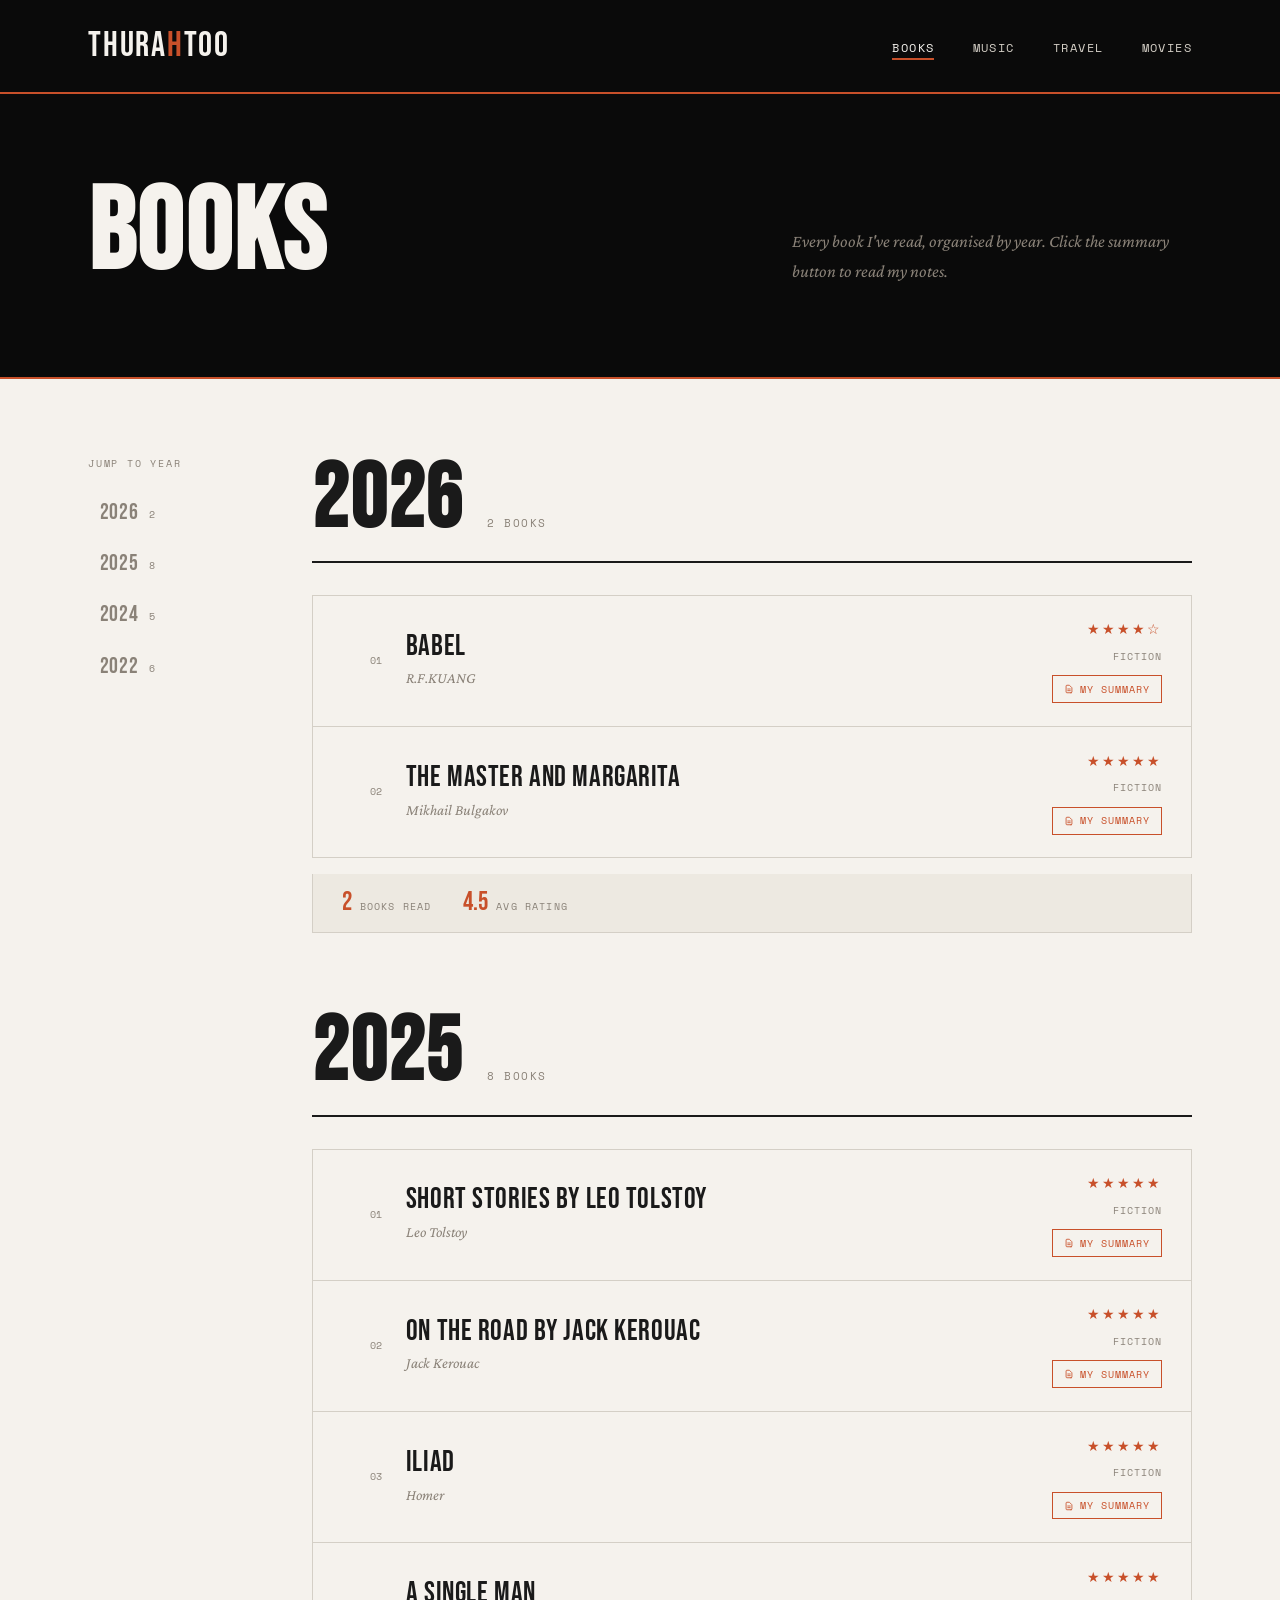
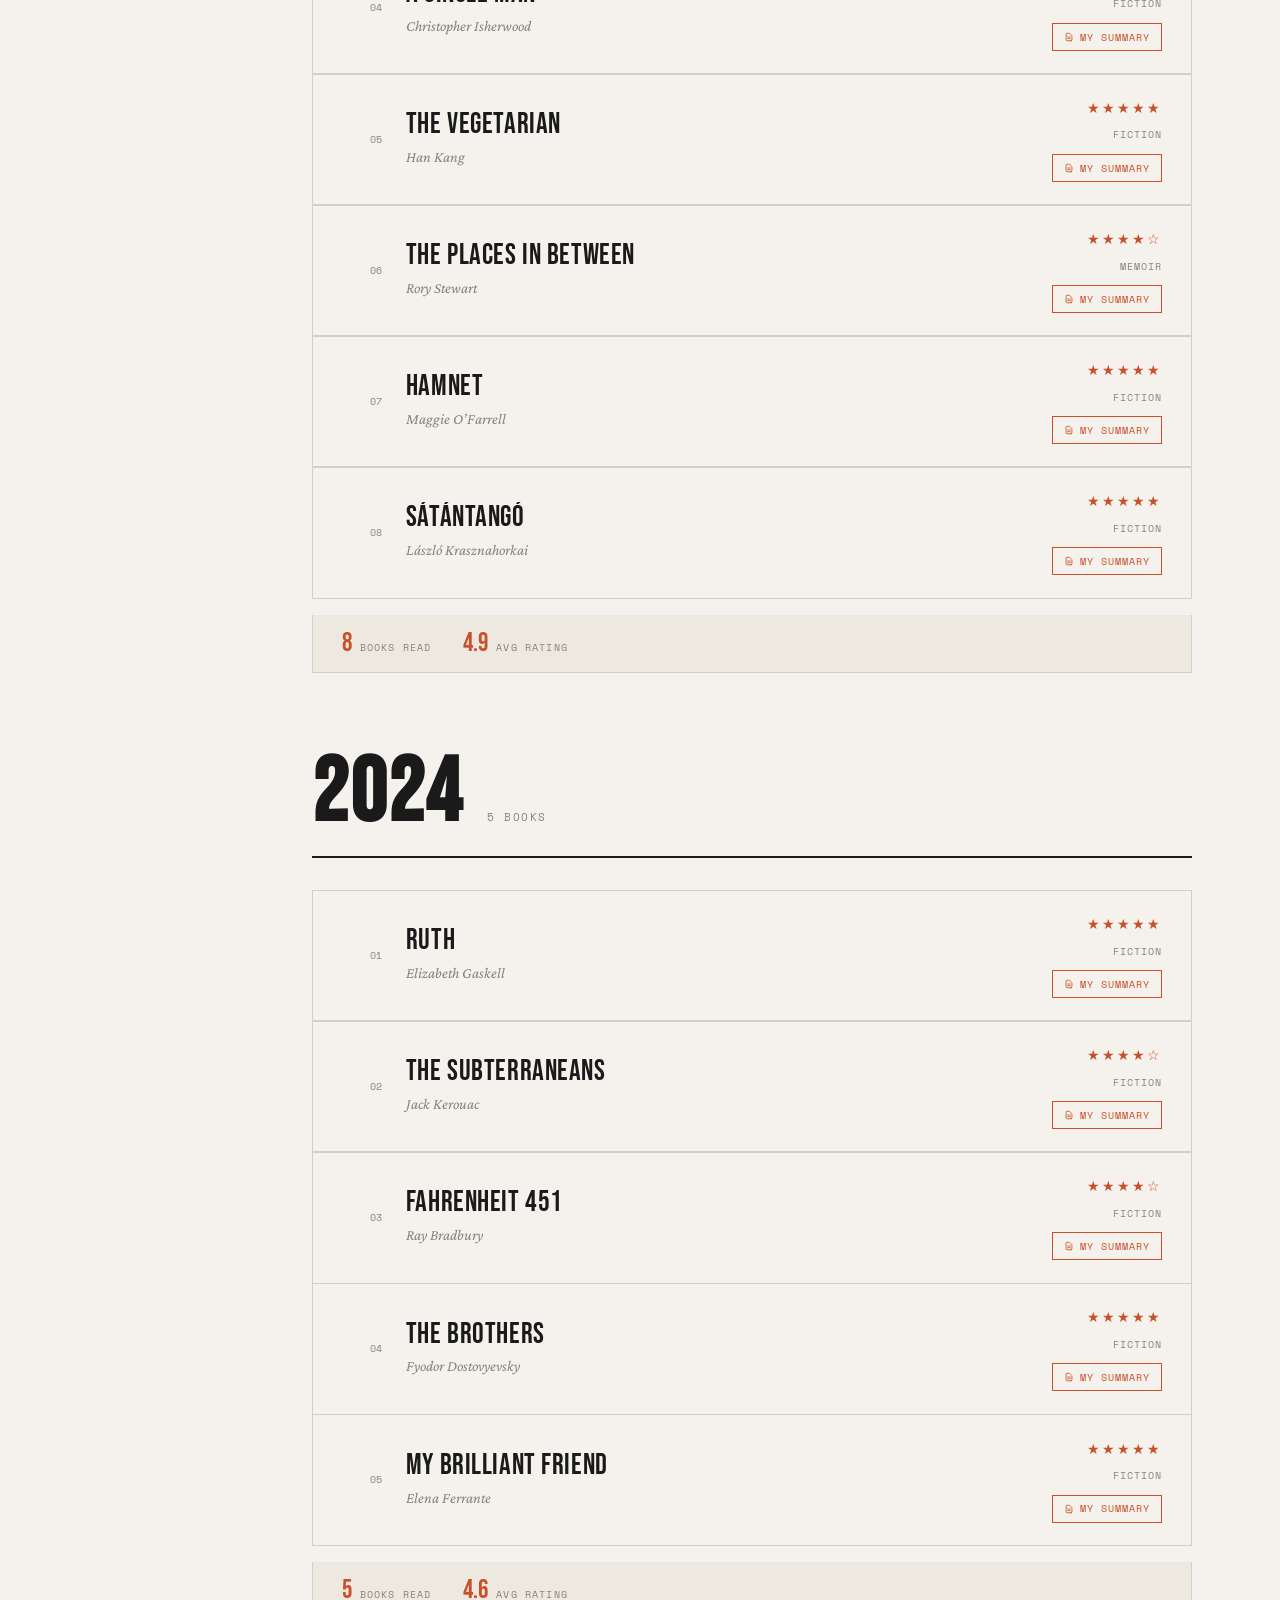
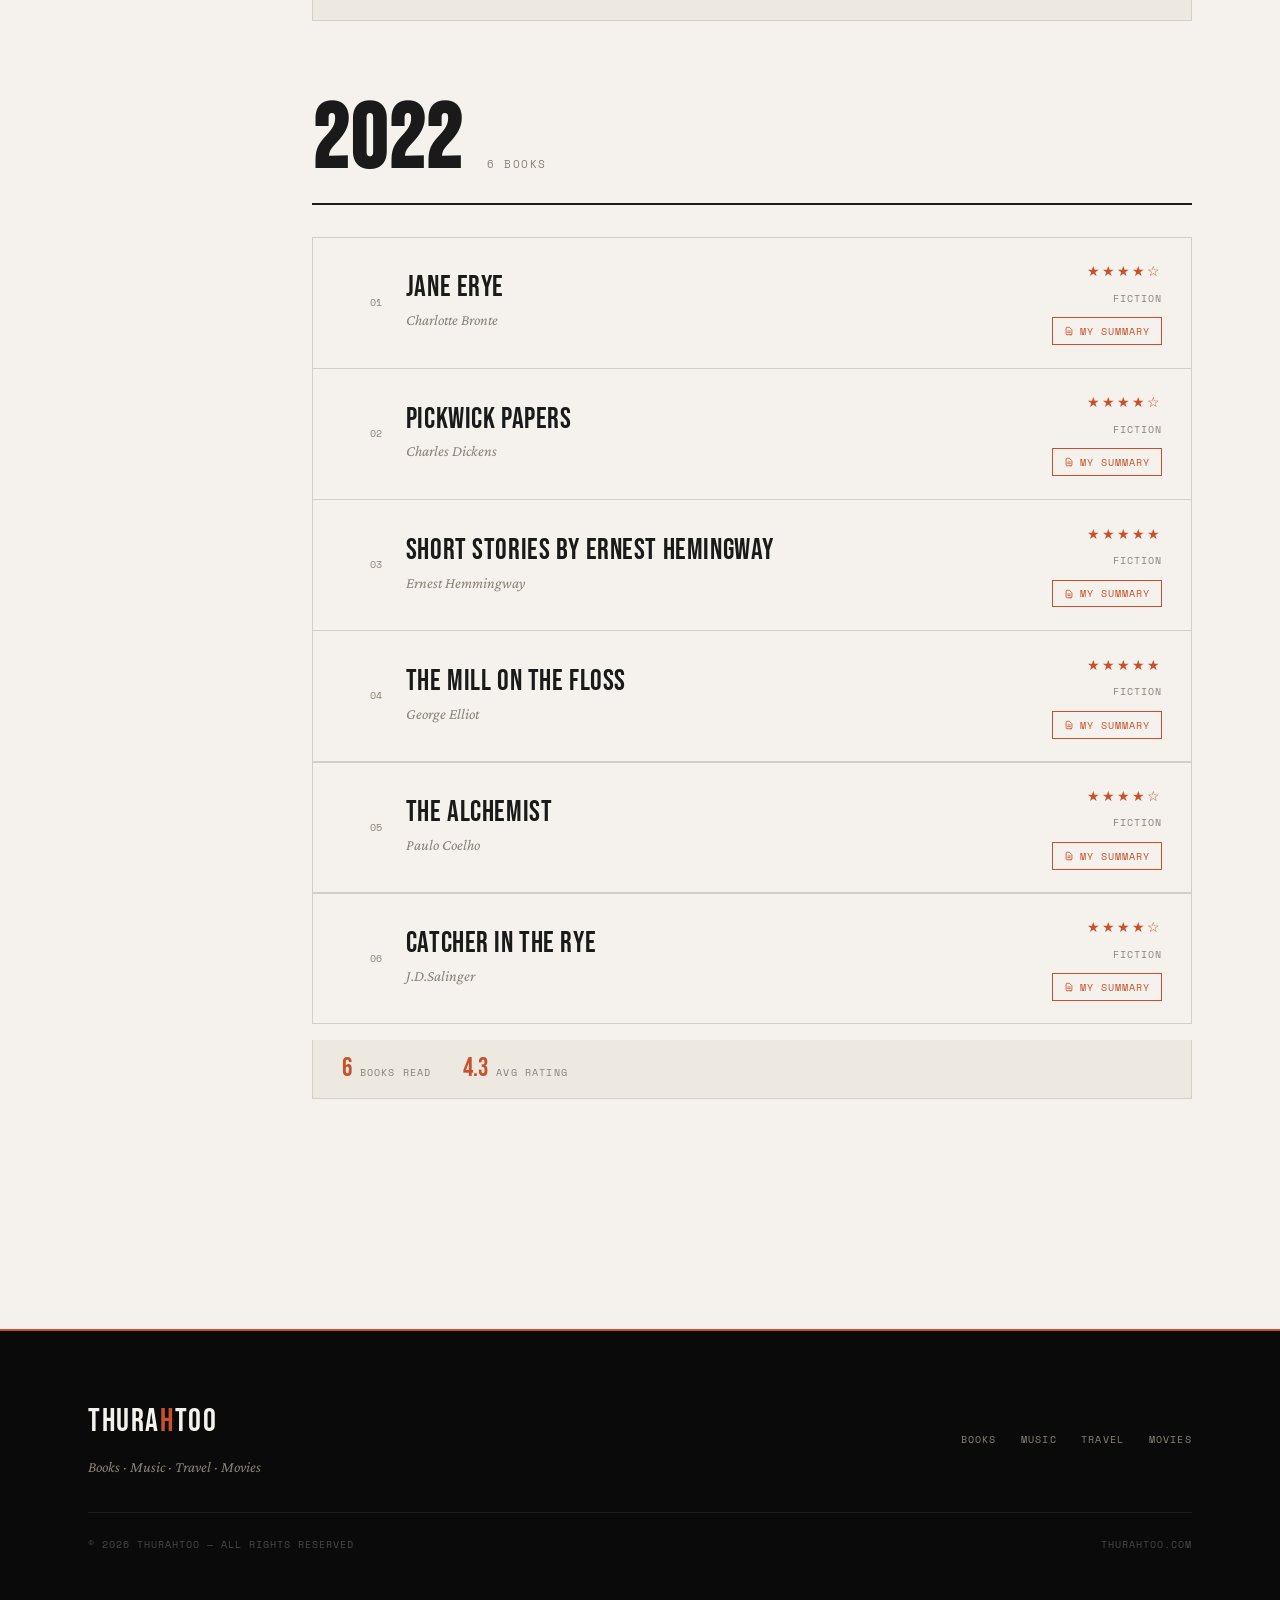
==== pages/books.html @ 48ee22aa "updated books with summary" ====
<!DOCTYPE html>
<html lang="en">
<head>
  <meta charset="UTF-8">
  <meta name="viewport" content="width=device-width, initial-scale=1.0">
  <meta name="description" content="Books I've read, organised by year — reviews and summaries.">
  <title>Books by Year — Thurahtoo</title>
  <link rel="stylesheet" href="../css/style.css">
  <style>
    /* ─── Year Nav Sidebar ───────────────────── */
    .books-layout {
      display: grid;
      grid-template-columns: 160px 1fr;
      gap: 4rem;
      align-items: start;
      padding-block: clamp(3rem, 6vw, 5rem);
    }

    .year-nav {
      position: sticky;
      top: 5rem;
    }

    .year-nav-label {
      font-family: var(--font-mono);
      font-size: 0.62rem;
      letter-spacing: 0.18em;
      text-transform: uppercase;
      color: var(--muted);
      margin-bottom: 1rem;
    }

    .year-nav-list {
      list-style: none;
      display: flex;
      flex-direction: column;
      gap: 2px;
    }

    .year-nav-list a {
      display: flex;
      align-items: center;
      gap: 0.6rem;
      font-family: var(--font-display);
      font-size: 1.4rem;
      letter-spacing: 0.04em;
      color: var(--muted);
      padding: 0.35rem 0.6rem;
      border-left: 2px solid transparent;
      transition: color 0.2s, border-color 0.2s;
    }

    .year-nav-list a:hover,
    .year-nav-list a.active {
      color: var(--ink);
      border-left-color: var(--accent);
    }

    .year-nav-list a .yr-count {
      font-family: var(--font-mono);
      font-size: 0.6rem;
      color: var(--muted);
      margin-top: 2px;
    }

    /* ─── Year Block ─────────────────────────── */
    .year-block {
      margin-bottom: clamp(3rem, 6vw, 5rem);
      scroll-margin-top: 5rem;
    }

    .year-heading {
      display: flex;
      align-items: baseline;
      gap: 1.5rem;
      margin-bottom: 2rem;
      padding-bottom: 1rem;
      border-bottom: 2px solid var(--ink);
    }

    .year-heading h2 {
      font-family: var(--font-display);
      font-size: clamp(3rem, 7vw, 6rem);
      line-height: 1;
      letter-spacing: 0.02em;
      color: var(--ink);
    }

    .year-heading .year-total {
      font-family: var(--font-mono);
      font-size: 0.68rem;
      letter-spacing: 0.14em;
      text-transform: uppercase;
      color: var(--muted);
    }

    /* ─── Book Row ───────────────────────────── */
    .book-list {
      display: flex;
      flex-direction: column;
      gap: 1.5px;
      background: var(--border);
      border: 1.5px solid var(--border);
    }

    .book-row {
      display: grid;
      grid-template-columns: 2.5rem 1fr auto;
      align-items: center;
      gap: 1.5rem;
      background: var(--white);
      padding: 1.4rem 1.8rem;
      transition: background 0.2s;
      position: relative;
      overflow: hidden;
    }

    .book-row::before {
      content: '';
      position: absolute; top: 0; left: 0;
      width: 3px; height: 0;
      background: var(--accent);
      transition: height 0.3s ease;
    }

    .book-row:hover { background: var(--cream); }
    .book-row:hover::before { height: 100%; }

    .book-num {
      font-family: var(--font-mono);
      font-size: 0.65rem;
      color: var(--muted);
      text-align: right;
    }

    .book-info { min-width: 0; }

    .book-title {
      font-family: var(--font-display);
      font-size: clamp(1.3rem, 2.5vw, 1.8rem);
      letter-spacing: 0.02em;
      color: var(--ink);
      line-height: 1.1;
      white-space: nowrap;
      overflow: hidden;
      text-overflow: ellipsis;
    }

    .book-author {
      font-style: italic;
      font-size: 0.95rem;
      color: var(--muted);
      margin-top: 0.2rem;
    }

    .book-right {
      display: flex;
      flex-direction: column;
      align-items: flex-end;
      gap: 0.4rem;
      flex-shrink: 0;
    }

    .book-rating {
      color: var(--accent);
      font-size: 0.85rem;
      letter-spacing: 2px;
    }

    .book-genre {
      font-family: var(--font-mono);
      font-size: 0.6rem;
      letter-spacing: 0.1em;
      text-transform: uppercase;
      color: var(--muted);
    }

    .book-pdf {
      display: inline-flex;
      align-items: center;
      gap: 0.4rem;
      font-family: var(--font-mono);
      font-size: 0.6rem;
      letter-spacing: 0.1em;
      text-transform: uppercase;
      color: var(--accent);
      padding: 0.3rem 0.7rem;
      border: 1px solid var(--accent);
      transition: background 0.2s, color 0.2s;
      margin-top: 0.3rem;
    }

    .book-pdf:hover {
      background: var(--accent);
      color: var(--white);
    }

    .book-pdf svg {
      width: 10px; height: 10px;
      flex-shrink: 0;
    }

    /* no PDF yet — greyed out placeholder */
    .book-pdf.no-pdf {
      color: var(--border);
      border-color: var(--border);
      pointer-events: none;
    }

    /* ─── Year Stats Bar ─────────────────────── */
    .year-stats {
      display: flex;
      gap: 2rem;
      flex-wrap: wrap;
      margin-top: 1rem;
      padding: 1rem 1.8rem;
      background: var(--cream);
      border: 1.5px solid var(--border);
      border-top: none;
    }

    .year-stat {
      display: flex;
      align-items: baseline;
      gap: 0.5rem;
    }

    .year-stat-num {
      font-family: var(--font-display);
      font-size: 1.6rem;
      color: var(--accent);
      line-height: 1;
    }

    .year-stat-label {
      font-family: var(--font-mono);
      font-size: 0.6rem;
      letter-spacing: 0.12em;
      text-transform: uppercase;
      color: var(--muted);
    }

    /* ─── Responsive ─────────────────────────── */
    @media (max-width: 768px) {
      .books-layout {
        grid-template-columns: 1fr;
        gap: 2rem;
      }

      .year-nav {
        position: static;
        display: flex;
        gap: 0.5rem;
        flex-wrap: wrap;
      }

      .year-nav-label { display: none; }

      .year-nav-list {
        flex-direction: row;
        flex-wrap: wrap;
        gap: 0.4rem;
      }

      .year-nav-list a {
        border-left: none;
        border-bottom: 2px solid transparent;
        font-size: 1.1rem;
        padding: 0.3rem 0.6rem;
      }

      .year-nav-list a:hover,
      .year-nav-list a.active {
        border-left-color: transparent;
        border-bottom-color: var(--accent);
      }

      .year-nav-list a .yr-count { display: none; }

      .book-row {
        grid-template-columns: 1.8rem 1fr;
        grid-template-rows: auto auto;
        padding: 1.2rem;
      }

      .book-right {
        grid-column: 2;
        flex-direction: row;
        align-items: center;
        justify-content: flex-start;
        flex-wrap: wrap;
        gap: 0.6rem;
        margin-top: 0.5rem;
      }
    }
  </style>
</head>
<body>

  <!-- ─── Header ─────────────────────────── -->
  <header>
    <nav class="container">
      <a href="../index.html" class="nav-logo">Thura<span>h</span>too</a>
      <button class="nav-toggle" aria-label="Toggle menu">
        <span></span><span></span><span></span>
      </button>
      <ul class="nav-links">
        <li><a href="books.html">Books</a></li>
        <li><a href="music.html">Music</a></li>
        <li><a href="travel.html">Travel</a></li>
        <li><a href="movies.html">Movies</a></li>
      </ul>
    </nav>
  </header>

  <!-- ─── Page Hero ──────────────────────── -->
  <div class="page-hero">
    <div class="container page-hero-inner">
      <h1>Books</h1>
      <p>Every book I've read, organised by year. Click the summary button to read my notes.</p>
    </div>
  </div>

  <!-- ─── Main Layout ────────────────────── -->
  <div class="container">
    <div class="books-layout">

      <!-- Year sidebar nav -->
      <aside class="year-nav">
        <p class="year-nav-label">Jump to year</p>
        <ul class="year-nav-list" id="yearNav">
          <li><a href="#y2025">2026 <span class="yr-count">2</span></a></li>
          <li><a href="#y2025">2025 <span class="yr-count">8</span></a></li>
          <li><a href="#y2024">2024 <span class="yr-count">5</span></a></li>
          <li><a href="#y2022">2022 <span class="yr-count">6</span></a></li>
          <!-- Add more years here as you go back -->
        </ul>
      </aside>

      <!-- Book years -->
      <main>

        <!-- ═══════════════════════════════════
             2026
        ════════════════════════════════════ -->
        <div class="year-block" id="y2026">
          <div class="year-heading">
            <h2>2026</h2>
            <span class="year-total">2 books</span>
          </div>

          <div class="book-list">

            <!-- Book 1 -->
            <div class="book-row">
              <span class="book-num">01</span>
              <div class="book-info">
                <div class="book-title">Babel</div>
                <div class="book-author">R.F.KUANG</div>
              </div>
              <div class="book-right">
                <span class="book-rating">★★★★☆</span>
                <span class="book-genre">Fiction</span>
                <a href="../pdfs/Bable_Summary.pdf" target="_blank" class="book-pdf">
                  <svg fill="none" viewBox="0 0 24 24" stroke="currentColor" stroke-width="2">
                    <path stroke-linecap="round" stroke-linejoin="round" d="M9 12h6m-6 4h6m2 5H7a2 2 0 01-2-2V5a2 2 0 012-2h5.586a1 1 0 01.707.293l5.414 5.414a1 1 0 01.293.707V19a2 2 0 01-2 2z"/>
                  </svg>
                  My summary
                </a>
              </div>
            </div>

            <!-- Book 2 -->
            <div class="book-row">
              <span class="book-num">02</span>
              <div class="book-info">
                <div class="book-title">The Master and Margarita</div>
                <div class="book-author">Mikhail Bulgakov</div>
              </div>
              <div class="book-right">
                <span class="book-rating">★★★★★</span>
                <span class="book-genre">Fiction</span>
                <a href="../pdfs/The master and magariat summary.pdf" target="_blank" class="book-pdf">
                  <svg fill="none" viewBox="0 0 24 24" stroke="currentColor" stroke-width="2">
                    <path stroke-linecap="round" stroke-linejoin="round" d="M9 12h6m-6 4h6m2 5H7a2 2 0 01-2-2V5a2 2 0 012-2h5.586a1 1 0 01.707.293l5.414 5.414a1 1 0 01.293.707V19a2 2 0 01-2 2z"/>
                  </svg>
                  My summary
                </a>
              </div>
            </div>

          </div>

          <!-- Year stats bar -->
          <div class="year-stats">
            <div class="year-stat">
              <span class="year-stat-num">2</span>
              <span class="year-stat-label">Books read</span>
            </div>
            <div class="year-stat">
              <span class="year-stat-num">4.5</span>
              <span class="year-stat-label">Avg rating</span>
            </div>
          </div>
        </div>



        <!-- ═══════════════════════════════════
             2025
        ════════════════════════════════════ -->
        <div class="year-block" id="y2025">
          <div class="year-heading">
            <h2>2025</h2>
            <span class="year-total">8 books</span>
          </div>

          <div class="book-list">

            <!-- Book 1 -->
            <div class="book-row">
              <span class="book-num">01</span>
              <div class="book-info">
                <div class="book-title">Short Stories by Leo Tolstoy</div>
                <div class="book-author">Leo Tolstoy</div>
              </div>
              <div class="book-right">
                <span class="book-rating">★★★★★</span>
                <span class="book-genre">Fiction</span>
                <a href="../pdfs/The Death of Ivan llyoch and Other Stories.pdf" target="_blank" class="book-pdf">
                  <svg fill="none" viewBox="0 0 24 24" stroke="currentColor" stroke-width="2">
                    <path stroke-linecap="round" stroke-linejoin="round" d="M9 12h6m-6 4h6m2 5H7a2 2 0 01-2-2V5a2 2 0 012-2h5.586a1 1 0 01.707.293l5.414 5.414a1 1 0 01.293.707V19a2 2 0 01-2 2z"/>
                  </svg>
                  My summary
                </a>
              </div>
            </div>

            <!-- Book 2 -->
            <div class="book-row">
              <span class="book-num">02</span>
              <div class="book-info">
                <div class="book-title">On the Road by Jack Kerouac</div>
                <div class="book-author">Jack Kerouac</div>
              </div>
              <div class="book-right">
                <span class="book-rating">★★★★★</span>
                <span class="book-genre">Fiction</span>
                <a href="../pdfs/On the Road.pdf" target="_blank" class="book-pdf">
                  <svg fill="none" viewBox="0 0 24 24" stroke="currentColor" stroke-width="2">
                    <path stroke-linecap="round" stroke-linejoin="round" d="M9 12h6m-6 4h6m2 5H7a2 2 0 01-2-2V5a2 2 0 012-2h5.586a1 1 0 01.707.293l5.414 5.414a1 1 0 01.293.707V19a2 2 0 01-2 2z"/>
                  </svg>
                  My summary
                </a>
              </div>
            </div>

            <!-- Book 3 -->
            <div class="book-row">
              <span class="book-num">03</span>
              <div class="book-info">
                <div class="book-title">Iliad</div>
                <div class="book-author">Homer</div>
              </div>
              <div class="book-right">
                <span class="book-rating">★★★★★</span>
                <span class="book-genre">Fiction</span>
                <a href="../pdfs/Iliad.pdf" target="_blank" class="book-pdf">
                  <svg fill="none" viewBox="0 0 24 24" stroke="currentColor" stroke-width="2">
                    <path stroke-linecap="round" stroke-linejoin="round" d="M9 12h6m-6 4h6m2 5H7a2 2 0 01-2-2V5a2 2 0 012-2h5.586a1 1 0 01.707.293l5.414 5.414a1 1 0 01.293.707V19a2 2 0 01-2 2z"/>
                  </svg>
                  My summary
                </a>
              </div>
            </div>

            <!-- Book 4 -->
            <div class="book-row">
              <span class="book-num">04</span>
              <div class="book-info">
                <div class="book-title">A Single Man</div>
                <div class="book-author">Christopher Isherwood</div>
              </div>
              <div class="book-right">
                <span class="book-rating">★★★★★</span>
                <span class="book-genre">Fiction</span>
                <a href="../pdfs/A Single Man.pdf" target="_blank" class="book-pdf">
                  <svg fill="none" viewBox="0 0 24 24" stroke="currentColor" stroke-width="2">
                    <path stroke-linecap="round" stroke-linejoin="round" d="M9 12h6m-6 4h6m2 5H7a2 2 0 01-2-2V5a2 2 0 012-2h5.586a1 1 0 01.707.293l5.414 5.414a1 1 0 01.293.707V19a2 2 0 01-2 2z"/>
                  </svg>
                  My summary
                </a>
              </div>
            </div>

            <!-- Book 5 -->
            <div class="book-row">
              <span class="book-num">05</span>
              <div class="book-info">
                <div class="book-title">The Vegetarian</div>
                <div class="book-author">Han Kang</div>
              </div>
              <div class="book-right">
                <span class="book-rating">★★★★★</span>
                <span class="book-genre">Fiction</span>
                <a href="../pdfs/The Vegetarian.pdf" target="_blank" class="book-pdf">
                  <svg fill="none" viewBox="0 0 24 24" stroke="currentColor" stroke-width="2">
                    <path stroke-linecap="round" stroke-linejoin="round" d="M9 12h6m-6 4h6m2 5H7a2 2 0 01-2-2V5a2 2 0 012-2h5.586a1 1 0 01.707.293l5.414 5.414a1 1 0 01.293.707V19a2 2 0 01-2 2z"/>
                  </svg>
                  My summary
                </a>
              </div>
            </div>

            <!-- Book 6 -->
            <div class="book-row">
              <span class="book-num">06</span>
              <div class="book-info">
                <div class="book-title">The Places in Between</div>
                <div class="book-author">Rory Stewart</div>
              </div>
              <div class="book-right">
                <span class="book-rating">★★★★☆</span>
                <span class="book-genre">Memoir</span>
                <a href="../pdfs/the_places_in_between.pdf" target="_blank" class="book-pdf">
                  <svg fill="none" viewBox="0 0 24 24" stroke="currentColor" stroke-width="2">
                    <path stroke-linecap="round" stroke-linejoin="round" d="M9 12h6m-6 4h6m2 5H7a2 2 0 01-2-2V5a2 2 0 012-2h5.586a1 1 0 01.707.293l5.414 5.414a1 1 0 01.293.707V19a2 2 0 01-2 2z"/>
                  </svg>
                  My summary
                </a>
              </div>
            </div>

            <!-- Book 7 -->
            <div class="book-row">
              <span class="book-num">07</span>
              <div class="book-info">
                <div class="book-title">Hamnet</div>
                <div class="book-author">Maggie O’Farrell</div>
              </div>
              <div class="book-right">
                <span class="book-rating">★★★★★</span>
                <span class="book-genre">Fiction</span>
                <a href="../pdfs/Hamnet.pdf" target="_blank" class="book-pdf">
                  <svg fill="none" viewBox="0 0 24 24" stroke="currentColor" stroke-width="2">
                    <path stroke-linecap="round" stroke-linejoin="round" d="M9 12h6m-6 4h6m2 5H7a2 2 0 01-2-2V5a2 2 0 012-2h5.586a1 1 0 01.707.293l5.414 5.414a1 1 0 01.293.707V19a2 2 0 01-2 2z"/>
                  </svg>
                  My summary
                </a>
              </div>
            </div>

            <!-- Book 8 -->
            <div class="book-row">
              <span class="book-num">08</span>
              <div class="book-info">
                <div class="book-title">Sátántangó</div>
                <div class="book-author">László Krasznahorkai</div>
              </div>
              <div class="book-right">
                <span class="book-rating">★★★★★</span>
                <span class="book-genre">Fiction</span>
                <a href="../pdfs/Satantango.pdf" target="_blank" class="book-pdf">
                  <svg fill="none" viewBox="0 0 24 24" stroke="currentColor" stroke-width="2">
                    <path stroke-linecap="round" stroke-linejoin="round" d="M9 12h6m-6 4h6m2 5H7a2 2 0 01-2-2V5a2 2 0 012-2h5.586a1 1 0 01.707.293l5.414 5.414a1 1 0 01.293.707V19a2 2 0 01-2 2z"/>
                  </svg>
                  My summary
                </a>
              </div>
            </div>

          </div>

          <!-- Year stats bar -->
          <div class="year-stats">
            <div class="year-stat">
              <span class="year-stat-num">8</span>
              <span class="year-stat-label">Books read</span>
            </div>
            <div class="year-stat">
              <span class="year-stat-num">4.9</span>
              <span class="year-stat-label">Avg rating</span>
            </div>
          </div>
        </div>


        <!-- ═══════════════════════════════════
             2024
        ════════════════════════════════════ -->
        <div class="year-block" id="y2024">
          <div class="year-heading">
            <h2>2024</h2>
            <span class="year-total">5 books</span>
          </div>

          <div class="book-list">

            <div class="book-row">
              <span class="book-num">01</span>
              <div class="book-info">
                <div class="book-title">Ruth</div>
                <div class="book-author">Elizabeth Gaskell</div>
              </div>
              <div class="book-right">
                <span class="book-rating">★★★★★</span>
                <span class="book-genre">Fiction</span>
                <a href="../pdfs/Ruth.pdf" target="_blank" class="book-pdf">
                  <svg fill="none" viewBox="0 0 24 24" stroke="currentColor" stroke-width="2">
                    <path stroke-linecap="round" stroke-linejoin="round" d="M9 12h6m-6 4h6m2 5H7a2 2 0 01-2-2V5a2 2 0 012-2h5.586a1 1 0 01.707.293l5.414 5.414a1 1 0 01.293.707V19a2 2 0 01-2 2z"/>
                  </svg>
                  My summary
                </a>
              </div>
            </div>

            <div class="book-row">
              <span class="book-num">02</span>
              <div class="book-info">
                <div class="book-title">The Subterraneans</div>
                <div class="book-author">Jack Kerouac</div>
              </div>
              <div class="book-right">
                <span class="book-rating">★★★★☆</span>
                <span class="book-genre">Fiction</span>
                <a href="../pdfs/Subterranean.pdf" target="_blank" class="book-pdf">
                  <svg fill="none" viewBox="0 0 24 24" stroke="currentColor" stroke-width="2">
                    <path stroke-linecap="round" stroke-linejoin="round" d="M9 12h6m-6 4h6m2 5H7a2 2 0 01-2-2V5a2 2 0 012-2h5.586a1 1 0 01.707.293l5.414 5.414a1 1 0 01.293.707V19a2 2 0 01-2 2z"/>
                  </svg>
                  My summary
                </a>
              </div>
            </div>

            <div class="book-row">
              <span class="book-num">03</span>
              <div class="book-info">
                <div class="book-title">FAHRENHEIT 451</div>
                <div class="book-author">Ray Bradbury</div>
              </div>
              <div class="book-right">
                <span class="book-rating">★★★★☆</span>
                <span class="book-genre">Fiction</span>
                <a href="../pdfs/FAHRENHEIT 451.pdf" target="_blank" class="book-pdf">
                  <svg fill="none" viewBox="0 0 24 24" stroke="currentColor" stroke-width="2">
                    <path stroke-linecap="round" stroke-linejoin="round" d="M9 12h6m-6 4h6m2 5H7a2 2 0 01-2-2V5a2 2 0 012-2h5.586a1 1 0 01.707.293l5.414 5.414a1 1 0 01.293.707V19a2 2 0 01-2 2z"/>
                  </svg>
                  My summary
                </a>
              </div>
            </div>

            <div class="book-row">
              <span class="book-num">04</span>
              <div class="book-info">
                <div class="book-title">The Brothers</div>
                <div class="book-author">Fyodor Dostovyevsky</div>
              </div>
              <div class="book-right">
                <span class="book-rating">★★★★★</span>
                <span class="book-genre">Fiction</span>
                <a href="../pdfs/The Borthers.pdf" target="_blank" class="book-pdf">
                  <svg fill="none" viewBox="0 0 24 24" stroke="currentColor" stroke-width="2">
                    <path stroke-linecap="round" stroke-linejoin="round" d="M9 12h6m-6 4h6m2 5H7a2 2 0 01-2-2V5a2 2 0 012-2h5.586a1 1 0 01.707.293l5.414 5.414a1 1 0 01.293.707V19a2 2 0 01-2 2z"/>
                  </svg>
                  My summary
                </a>
              </div>
            </div>

            <div class="book-row">
              <span class="book-num">05</span>
              <div class="book-info">
                <div class="book-title">My Brilliant Friend</div>
                <div class="book-author">Elena Ferrante</div>
              </div>
              <div class="book-right">
                <span class="book-rating">★★★★★</span>
                <span class="book-genre">Fiction</span>
                <a href="../pdfs/My Brilliant Friend.pdf" target="_blank" class="book-pdf">
                  <svg fill="none" viewBox="0 0 24 24" stroke="currentColor" stroke-width="2">
                    <path stroke-linecap="round" stroke-linejoin="round" d="M9 12h6m-6 4h6m2 5H7a2 2 0 01-2-2V5a2 2 0 012-2h5.586a1 1 0 01.707.293l5.414 5.414a1 1 0 01.293.707V19a2 2 0 01-2 2z"/>
                  </svg>
                  My summary
                </a>
              </div>
            </div>


          </div>

          <div class="year-stats">
            <div class="year-stat">
              <span class="year-stat-num">5</span>
              <span class="year-stat-label">Books read</span>
            </div>
            <div class="year-stat">
              <span class="year-stat-num">4.6</span>
              <span class="year-stat-label">Avg rating</span>
            </div>
          </div>
        </div>


        <!-- ═══════════════════════════════════
             2022
        ════════════════════════════════════ -->
        <div class="year-block" id="y2023">
          <div class="year-heading">
            <h2>2022</h2>
            <span class="year-total">6 books</span>
          </div>

          <div class="book-list">

            <div class="book-row">
              <span class="book-num">01</span>
              <div class="book-info">
                <div class="book-title">Jane Erye</div>
                <div class="book-author">Charlotte Bronte</div>
              </div>
              <div class="book-right">
                <span class="book-rating">★★★★☆</span>
                <span class="book-genre">Fiction</span>
                <a href="../pdfs/Jane_Erye.pdf" target="_blank" class="book-pdf">
                  <svg fill="none" viewBox="0 0 24 24" stroke="currentColor" stroke-width="2">
                    <path stroke-linecap="round" stroke-linejoin="round" d="M9 12h6m-6 4h6m2 5H7a2 2 0 01-2-2V5a2 2 0 012-2h5.586a1 1 0 01.707.293l5.414 5.414a1 1 0 01.293.707V19a2 2 0 01-2 2z"/>
                  </svg>
                  My summary
                </a>
              </div>
            </div>

            <div class="book-row">
              <span class="book-num">02</span>
              <div class="book-info">
                <div class="book-title">Pickwick Papers</div>
                <div class="book-author">Charles Dickens</div>
              </div>
              <div class="book-right">
                <span class="book-rating">★★★★☆</span>
                <span class="book-genre">Fiction</span>
                <a href="../pdfs/Pickwick_Papers.pdf" target="_blank" class="book-pdf">
                  <svg fill="none" viewBox="0 0 24 24" stroke="currentColor" stroke-width="2">
                    <path stroke-linecap="round" stroke-linejoin="round" d="M9 12h6m-6 4h6m2 5H7a2 2 0 01-2-2V5a2 2 0 012-2h5.586a1 1 0 01.707.293l5.414 5.414a1 1 0 01.293.707V19a2 2 0 01-2 2z"/>
                  </svg>
                  My summary
                </a>
              </div>
            </div>

            <div class="book-row">
              <span class="book-num">03</span>
              <div class="book-info">
                <div class="book-title">Short stories by Ernest Hemingway</div>
                <div class="book-author">Ernest Hemmingway</div>
              </div>
              <div class="book-right">
                <span class="book-rating">★★★★★</span>
                <span class="book-genre">Fiction</span>
                <a href="../pdfs/Short_Stories_E_Hemmingway.pdf" target="_blank" class="book-pdf">
                  <svg fill="none" viewBox="0 0 24 24" stroke="currentColor" stroke-width="2">
                    <path stroke-linecap="round" stroke-linejoin="round" d="M9 12h6m-6 4h6m2 5H7a2 2 0 01-2-2V5a2 2 0 012-2h5.586a1 1 0 01.707.293l5.414 5.414a1 1 0 01.293.707V19a2 2 0 01-2 2z"/>
                  </svg>
                  My summary
                </a>
              </div>
            </div>

            <div class="book-row">
              <span class="book-num">04</span>
              <div class="book-info">
                <div class="book-title">The Mill on the Floss</div>
                <div class="book-author">George Elliot</div>
              </div>
              <div class="book-right">
                <span class="book-rating">★★★★★</span>
                <span class="book-genre">Fiction</span>
                <a href="../pdfs/The_Mill_on_the_Floss.pdf" target="_blank" class="book-pdf">
                  <svg fill="none" viewBox="0 0 24 24" stroke="currentColor" stroke-width="2">
                    <path stroke-linecap="round" stroke-linejoin="round" d="M9 12h6m-6 4h6m2 5H7a2 2 0 01-2-2V5a2 2 0 012-2h5.586a1 1 0 01.707.293l5.414 5.414a1 1 0 01.293.707V19a2 2 0 01-2 2z"/>
                  </svg>
                  My summary
                </a>
              </div>
            </div>

            <div class="book-row">
              <span class="book-num">05</span>
              <div class="book-info">
                <div class="book-title">The Alchemist</div>
                <div class="book-author">Paulo Coelho</div>
              </div>
              <div class="book-right">
                <span class="book-rating">★★★★☆</span>
                <span class="book-genre">Fiction</span>
                <a href="../pdfs/The_Alchemist.pdf" target="_blank" class="book-pdf">
                  <svg fill="none" viewBox="0 0 24 24" stroke="currentColor" stroke-width="2">
                    <path stroke-linecap="round" stroke-linejoin="round" d="M9 12h6m-6 4h6m2 5H7a2 2 0 01-2-2V5a2 2 0 012-2h5.586a1 1 0 01.707.293l5.414 5.414a1 1 0 01.293.707V19a2 2 0 01-2 2z"/>
                  </svg>
                  My summary
                </a>
              </div>
            </div>

            <div class="book-row">
              <span class="book-num">06</span>
              <div class="book-info">
                <div class="book-title">Catcher in the Rye</div>
                <div class="book-author">J.D.Salinger</div>
              </div>
              <div class="book-right">
                <span class="book-rating">★★★★☆</span>
                <span class="book-genre">Fiction</span>
                <a href="../pdfs/Catcher_in_the_Rye.pdf" target="_blank" class="book-pdf">
                  <svg fill="none" viewBox="0 0 24 24" stroke="currentColor" stroke-width="2">
                    <path stroke-linecap="round" stroke-linejoin="round" d="M9 12h6m-6 4h6m2 5H7a2 2 0 01-2-2V5a2 2 0 012-2h5.586a1 1 0 01.707.293l5.414 5.414a1 1 0 01.293.707V19a2 2 0 01-2 2z"/>
                  </svg>
                  My summary
                </a>
              </div>
            </div>


          </div>

          <div class="year-stats">
            <div class="year-stat">
              <span class="year-stat-num">6</span>
              <span class="year-stat-label">Books read</span>
            </div>
            <div class="year-stat">
              <span class="year-stat-num">4.3</span>
              <span class="year-stat-label">Avg rating</span>
            </div>
          </div>
        </div>


        <!-- ═══════════════════════════════════
             ADD MORE YEARS BELOW — just copy
             a year-block section and change
             the id, heading, and book rows
        ════════════════════════════════════ -->

      </main>
    </div>
  </div>

  <!-- ─── Footer ─────────────────────────── -->
  <footer>
    <div class="container">
      <div class="footer-inner">
        <div>
          <div class="footer-logo">Thura<span>h</span>too</div>
          <p class="footer-tagline">Books · Music · Travel · Movies</p>
        </div>
        <ul class="footer-links">
          <li><a href="books.html">Books</a></li>
          <li><a href="music.html">Music</a></li>
          <li><a href="travel.html">Travel</a></li>
          <li><a href="movies.html">Movies</a></li>
        </ul>
      </div>
      <div class="footer-bottom">
        <span>© 2026 Thurahtoo — All rights reserved</span>
        <span>thurahtoo.com</span>
      </div>
    </div>
  </footer>

  <script src="../js/main.js"></script>
  <script>
    // Highlight active year in sidebar as you scroll
    const blocks  = document.querySelectorAll('.year-block');
    const navLinks = document.querySelectorAll('.year-nav-list a');

    const observer = new IntersectionObserver((entries) => {
      entries.forEach(entry => {
        if (entry.isIntersecting) {
          navLinks.forEach(a => a.classList.remove('active'));
          const active = document.querySelector(`.year-nav-list a[href="#${entry.target.id}"]`);
          if (active) active.classList.add('active');
        }
      });
    }, { rootMargin: '-30% 0px -60% 0px' });

    blocks.forEach(b => observer.observe(b));
  </script>
</body>
</html>
---- css/style.css ----
@import url('https://fonts.googleapis.com/css2?family=Bebas+Neue&family=Crimson+Pro:ital,wght@0,300;0,400;0,600;1,300;1,400&family=Space+Mono:wght@400;700&display=swap');

/* ─── Reset & Base ─────────────────────────────── */
*, *::before, *::after { box-sizing: border-box; margin: 0; padding: 0; }

:root {
  --black:   #0a0a0a;
  --white:   #f5f2ed;
  --cream:   #ede9e1;
  --ink:     #1a1a1a;
  --accent:  #c8502a;
  --muted:   #8a8278;
  --border:  #d4cfc6;

  --font-display: 'Bebas Neue', sans-serif;
  --font-body:    'Crimson Pro', serif;
  --font-mono:    'Space Mono', monospace;

  --max-w: 1200px;
  --gap: clamp(1.5rem, 4vw, 3rem);
}

html { scroll-behavior: smooth; }

body {
  background: var(--white);
  color: var(--ink);
  font-family: var(--font-body);
  font-size: clamp(1.05rem, 1.8vw, 1.2rem);
  line-height: 1.7;
  overflow-x: hidden;
}

img { display: block; width: 100%; height: auto; }
a  { color: inherit; text-decoration: none; }

/* ─── Utility ──────────────────────────────────── */
.container { width: min(var(--max-w), 100%); margin-inline: auto; padding-inline: var(--gap); }
.sr-only   { position: absolute; width: 1px; height: 1px; overflow: hidden; clip: rect(0,0,0,0); }

/* ─── Header / Nav ─────────────────────────────── */
header {
  position: sticky; top: 0; z-index: 100;
  background: var(--black);
  border-bottom: 2px solid var(--accent);
}

nav {
  display: flex;
  align-items: center;
  justify-content: space-between;
  padding-block: 1rem;
}

.nav-logo {
  font-family: var(--font-display);
  font-size: clamp(1.6rem, 3vw, 2.2rem);
  letter-spacing: 0.05em;
  color: var(--white);
  transition: color 0.2s;
}
.nav-logo span { color: var(--accent); }
.nav-logo:hover { color: var(--accent); }

.nav-links {
  display: flex;
  gap: clamp(1rem, 3vw, 2.5rem);
  list-style: none;
}

.nav-links a {
  font-family: var(--font-mono);
  font-size: 0.72rem;
  letter-spacing: 0.12em;
  text-transform: uppercase;
  color: var(--border);
  transition: color 0.2s;
  position: relative;
}
.nav-links a::after {
  content: '';
  position: absolute; bottom: -4px; left: 0;
  width: 0; height: 2px;
  background: var(--accent);
  transition: width 0.25s ease;
}
.nav-links a:hover, .nav-links a.active { color: var(--white); }
.nav-links a:hover::after, .nav-links a.active::after { width: 100%; }

/* Hamburger */
.nav-toggle {
  display: none;
  flex-direction: column;
  gap: 5px;
  background: none;
  border: none;
  cursor: pointer;
  padding: 4px;
}
.nav-toggle span {
  display: block; width: 26px; height: 2px;
  background: var(--white);
  transition: transform 0.3s, opacity 0.3s;
}
.nav-toggle.open span:nth-child(1) { transform: translateY(7px) rotate(45deg); }
.nav-toggle.open span:nth-child(2) { opacity: 0; }
.nav-toggle.open span:nth-child(3) { transform: translateY(-7px) rotate(-45deg); }

/* ─── Hero ─────────────────────────────────────── */
.hero {
  background: var(--black);
  color: var(--white);
  padding-block: clamp(4rem, 10vw, 8rem);
  position: relative;
  overflow: hidden;
}
.hero::before {
  content: '';
  position: absolute; inset: 0;
  background: repeating-linear-gradient(
    90deg,
    transparent,
    transparent 79px,
    rgba(255,255,255,0.03) 79px,
    rgba(255,255,255,0.03) 80px
  );
  pointer-events: none;
}

.hero-inner {
  display: grid;
  grid-template-columns: 1fr auto;
  align-items: end;
  gap: 2rem;
}

.hero-tag {
  font-family: var(--font-mono);
  font-size: 0.72rem;
  letter-spacing: 0.2em;
  text-transform: uppercase;
  color: var(--accent);
  margin-bottom: 1rem;
  display: flex;
  align-items: center;
  gap: 0.75rem;
}
.hero-tag::before {
  content: '';
  display: block; width: 2rem; height: 2px;
  background: var(--accent);
}

.hero h1 {
  font-family: var(--font-display);
  font-size: clamp(4rem, 12vw, 10rem);
  line-height: 0.9;
  letter-spacing: 0.02em;
  color: var(--white);
}
.hero h1 em {
  font-style: normal;
  color: var(--accent);
  display: block;
}

.hero-desc {
  max-width: 48ch;
  font-size: clamp(1.1rem, 2vw, 1.3rem);
  color: var(--muted);
  margin-top: 1.5rem;
  font-style: italic;
}

.hero-number {
  font-family: var(--font-display);
  font-size: clamp(6rem, 18vw, 16rem);
  line-height: 1;
  color: rgba(255,255,255,0.04);
  user-select: none;
  white-space: nowrap;
}

/* ─── Section Labels ───────────────────────────── */
.section-label {
  display: flex;
  align-items: center;
  gap: 1rem;
  font-family: var(--font-mono);
  font-size: 0.7rem;
  letter-spacing: 0.18em;
  text-transform: uppercase;
  color: var(--accent);
  margin-bottom: 2rem;
}
.section-label::after {
  content: '';
  flex: 1; height: 1px;
  background: var(--border);
}

.section-title {
  font-family: var(--font-display);
  font-size: clamp(2.5rem, 6vw, 5rem);
  line-height: 1;
  letter-spacing: 0.03em;
  color: var(--ink);
  margin-bottom: 2.5rem;
}

/* ─── Cards Grid ───────────────────────────────── */
.cards-grid {
  display: grid;
  grid-template-columns: repeat(auto-fill, minmax(min(100%, 320px), 1fr));
  gap: 1.5px;
  background: var(--border);
  border: 1.5px solid var(--border);
}

.card {
  background: var(--white);
  padding: clamp(1.5rem, 3vw, 2.5rem);
  display: flex;
  flex-direction: column;
  gap: 1rem;
  transition: background 0.2s;
  cursor: pointer;
  position: relative;
  overflow: hidden;
}
.card::before {
  content: '';
  position: absolute; top: 0; left: 0;
  width: 3px; height: 0;
  background: var(--accent);
  transition: height 0.3s ease;
}
.card:hover { background: var(--cream); }
.card:hover::before { height: 100%; }

.card-category {
  font-family: var(--font-mono);
  font-size: 0.65rem;
  letter-spacing: 0.15em;
  text-transform: uppercase;
  color: var(--accent);
}

.card-title {
  font-family: var(--font-display);
  font-size: clamp(1.6rem, 3vw, 2.2rem);
  line-height: 1.1;
  letter-spacing: 0.02em;
  color: var(--ink);
}

.card-excerpt {
  font-size: 1rem;
  color: var(--muted);
  font-style: italic;
  flex: 1;
}

.card-meta {
  display: flex;
  align-items: center;
  justify-content: space-between;
  font-family: var(--font-mono);
  font-size: 0.65rem;
  color: var(--muted);
  padding-top: 1rem;
  border-top: 1px solid var(--border);
}

.card-arrow {
  width: 2rem; height: 2rem;
  border: 1.5px solid var(--border);
  border-radius: 50%;
  display: flex; align-items: center; justify-content: center;
  transition: background 0.2s, border-color 0.2s, transform 0.2s;
}
.card:hover .card-arrow {
  background: var(--accent);
  border-color: var(--accent);
  transform: translateX(3px);
}
.card-arrow svg { width: 14px; height: 14px; stroke: var(--ink); }
.card:hover .card-arrow svg { stroke: white; }

/* ─── Featured Strip ───────────────────────────── */
.featured {
  background: var(--black);
  color: var(--white);
  padding-block: clamp(3rem, 6vw, 5rem);
  margin-block: clamp(3rem, 6vw, 5rem);
}

.featured-inner {
  display: grid;
  grid-template-columns: 1fr 1fr;
  gap: 4rem;
  align-items: center;
}

.featured-label {
  font-family: var(--font-mono);
  font-size: 0.7rem;
  letter-spacing: 0.18em;
  text-transform: uppercase;
  color: var(--accent);
  margin-bottom: 1.5rem;
}

.featured-title {
  font-family: var(--font-display);
  font-size: clamp(2.5rem, 5vw, 4.5rem);
  line-height: 1;
  letter-spacing: 0.02em;
  margin-bottom: 1.5rem;
}

.featured-body {
  color: rgba(255,255,255,0.65);
  font-style: italic;
  font-size: 1.1rem;
  margin-bottom: 2rem;
}

.btn {
  display: inline-flex;
  align-items: center;
  gap: 0.75rem;
  font-family: var(--font-mono);
  font-size: 0.72rem;
  letter-spacing: 0.12em;
  text-transform: uppercase;
  padding: 0.9rem 1.8rem;
  border: 2px solid var(--accent);
  color: var(--white);
  transition: background 0.2s, color 0.2s;
}
.btn:hover { background: var(--accent); }
.btn svg { width: 14px; height: 14px; }

.featured-stats {
  display: grid;
  grid-template-columns: 1fr 1fr;
  gap: 2px;
  background: rgba(255,255,255,0.08);
}

.stat {
  background: var(--black);
  padding: 2rem;
  text-align: center;
}
.stat-num {
  font-family: var(--font-display);
  font-size: clamp(2.5rem, 5vw, 4rem);
  color: var(--accent);
  line-height: 1;
}
.stat-label {
  font-family: var(--font-mono);
  font-size: 0.65rem;
  letter-spacing: 0.15em;
  text-transform: uppercase;
  color: var(--muted);
  margin-top: 0.5rem;
}

/* ─── Sections ─────────────────────────────────── */
.section { padding-block: clamp(3rem, 7vw, 6rem); }
.section + .section { border-top: 1.5px solid var(--border); }

/* ─── Category Nav (on section pages) ─────────── */
.cat-nav {
  display: flex;
  gap: 0.5rem;
  flex-wrap: wrap;
  margin-bottom: 3rem;
}
.cat-btn {
  font-family: var(--font-mono);
  font-size: 0.65rem;
  letter-spacing: 0.12em;
  text-transform: uppercase;
  padding: 0.55rem 1.1rem;
  border: 1.5px solid var(--border);
  background: none;
  color: var(--muted);
  cursor: pointer;
  transition: all 0.2s;
}
.cat-btn:hover, .cat-btn.active {
  background: var(--black);
  border-color: var(--black);
  color: var(--white);
}

/* ─── Page Hero (inner pages) ──────────────────── */
.page-hero {
  background: var(--black);
  color: var(--white);
  padding-block: clamp(3rem, 7vw, 6rem);
  border-bottom: 2px solid var(--accent);
}

.page-hero-inner {
  display: flex;
  align-items: flex-end;
  justify-content: space-between;
  gap: 2rem;
  flex-wrap: wrap;
}

.page-hero h1 {
  font-family: var(--font-display);
  font-size: clamp(3.5rem, 9vw, 8rem);
  line-height: 0.9;
  letter-spacing: 0.02em;
}

.page-hero p {
  max-width: 40ch;
  color: var(--muted);
  font-style: italic;
  font-size: 1.1rem;
}

/* ─── Article Page ─────────────────────────────── */
.article-header {
  background: var(--black);
  color: var(--white);
  padding-block: clamp(3rem, 7vw, 6rem);
}

.article-header .section-label { margin-bottom: 1.5rem; }

.article-header h1 {
  font-family: var(--font-display);
  font-size: clamp(2.5rem, 7vw, 6rem);
  line-height: 1;
  letter-spacing: 0.02em;
  max-width: 20ch;
  margin-bottom: 1.5rem;
}

.article-meta-bar {
  display: flex;
  gap: 2rem;
  flex-wrap: wrap;
  font-family: var(--font-mono);
  font-size: 0.68rem;
  letter-spacing: 0.1em;
  text-transform: uppercase;
  color: var(--muted);
  padding-top: 1.5rem;
  border-top: 1px solid rgba(255,255,255,0.1);
}

.article-body {
  max-width: 70ch;
  margin-inline: auto;
  padding-block: clamp(3rem, 6vw, 5rem);
  padding-inline: var(--gap);
}

.article-body p { margin-bottom: 1.5rem; }
.article-body h2 {
  font-family: var(--font-display);
  font-size: clamp(1.8rem, 4vw, 3rem);
  letter-spacing: 0.03em;
  margin-block: 2.5rem 1rem;
  color: var(--ink);
}
.article-body blockquote {
  border-left: 3px solid var(--accent);
  padding-left: 1.5rem;
  margin-block: 2rem;
  font-style: italic;
  font-size: 1.2rem;
  color: var(--muted);
}
.article-body .rating {
  display: inline-flex;
  gap: 3px;
  color: var(--accent);
  font-size: 1.3rem;
  margin-bottom: 1.5rem;
}

/* ─── Lightbox ─────────────────────────────────── */

.lb-overlay {
  display: none;
  position: fixed;
  inset: 0;
  background: rgba(10,10,10,.96);
  z-index: 200;
  flex-direction: column;
  overflow: hidden;
}
.lb-overlay.open { display: flex; }

.lb-header {
  display: flex;
  align-items: center;
  justify-content: space-between;
  padding: 20px clamp(1.5rem, 4vw, 3rem);
  border-bottom: 1px solid rgba(255,255,255,.1);
  flex-shrink: 0;
}
.lb-header-text .card-category { margin-bottom: 4px; }
.lb-title-text {
  font-family: var(--font-display);
  font-size: clamp(1.8rem, 4vw, 3rem);
  letter-spacing: .02em;
  color: var(--white);
  line-height: 1;
}
.lb-close {
  background: none;
  border: 1.5px solid rgba(255,255,255,.2);
  color: var(--white);
  width: 40px; height: 40px;
  border-radius: 50%;
  cursor: pointer;
  display: flex;
  align-items: center;
  justify-content: center;
  transition: all .2s;
  flex-shrink: 0;
}
.lb-close:hover { background: var(--accent); border-color: var(--accent); }

.lb-body {
  display: flex;
  flex: 1;
  overflow: hidden;
  min-height: 0;
}
.lb-photo-zone {
  flex: 1;
  display: flex;
  align-items: center;
  justify-content: center;
  padding: 28px;
  position: relative;
  min-width: 0;
}
.lb-photo-zone img {
  width: 100%;
  max-height: 55vh;
  object-fit: cover;
  display: block;
}
.lb-nav {
  position: absolute;
  top: 50%;
  transform: translateY(-50%);
  background: rgba(255,255,255,.07);
  border: 1px solid rgba(255,255,255,.15);
  color: var(--white);
  width: 40px; height: 40px;
  border-radius: 50%;
  cursor: pointer;
  display: flex;
  align-items: center;
  justify-content: center;
  transition: all .2s;
}
.lb-nav:hover { background: var(--accent); border-color: var(--accent); }
.lb-nav.prev { left: 8px; }
.lb-nav.next { right: 8px; }
.lb-nav svg { width: 16px; height: 16px; }

.lb-thumbs-col {
  width: 190px;
  flex-shrink: 0;
  border-left: 1px solid rgba(255,255,255,.08);
  display: flex;
  flex-direction: column;
  overflow: hidden;
}
.lb-thumbs {
  display: flex;
  flex-direction: column;
  gap: 2px;
  padding: 12px;
  overflow-y: auto;
  flex: 1;
}
.lb-thumb {
  width: 100%;
  aspect-ratio: 16 / 9;
  object-fit: cover;
  cursor: pointer;
  border: 2px solid transparent;
  transition: border-color .2s;
  display: block;
}
.lb-thumb.active { border-color: var(--accent); }
.lb-counter {
  font-family: var(--font-mono);
  font-size: .6rem;
  letter-spacing: .1em;
  text-transform: uppercase;
  color: rgba(255,255,255,.3);
  text-align: center;
  padding: 10px;
  border-top: 1px solid rgba(255,255,255,.06);
}

.lb-footer {
  padding: 18px clamp(1.5rem, 4vw, 3rem) 22px;
  border-top: 1px solid rgba(255,255,255,.08);
  flex-shrink: 0;
}
.lb-footer .card-excerpt { color: rgba(255,255,255,.5); }
.lb-meta-row {
  display: flex;
  gap: 24px;
  margin-top: 12px;
  font-family: var(--font-mono);
  font-size: .6rem;
  letter-spacing: .1em;
  text-transform: uppercase;
  color: rgba(255,255,255,.3);
}
.lb-meta-val {
  color: rgba(255,255,255,.7);
  margin-top: 3px;
  font-size: .72rem;
}

@media (max-width: 600px) {
  .lb-thumbs-col { display: none; }
}

/* ─── Footer ───────────────────────────────────── */
footer {
  background: var(--black);
  color: var(--white);
  padding-block: clamp(2.5rem, 5vw, 4rem);
  border-top: 2px solid var(--accent);
  margin-top: clamp(3rem, 6vw, 5rem);
}

.footer-inner {
  display: grid;
  grid-template-columns: 1fr auto;
  align-items: center;
  gap: 2rem;
}

.footer-logo {
  font-family: var(--font-display);
  font-size: 2rem;
  letter-spacing: 0.05em;
  color: var(--white);
}
.footer-logo span { color: var(--accent); }

.footer-tagline {
  font-style: italic;
  color: var(--muted);
  font-size: 0.95rem;
  margin-top: 0.25rem;
}

.footer-links {
  display: flex;
  gap: 1.5rem;
  list-style: none;
  flex-wrap: wrap;
  justify-content: flex-end;
}
.footer-links a {
  font-family: var(--font-mono);
  font-size: 0.65rem;
  letter-spacing: 0.12em;
  text-transform: uppercase;
  color: var(--muted);
  transition: color 0.2s;
}
.footer-links a:hover { color: var(--accent); }

.footer-bottom {
  margin-top: 2rem;
  padding-top: 1.5rem;
  border-top: 1px solid rgba(255,255,255,0.08);
  display: flex;
  justify-content: space-between;
  align-items: center;
  flex-wrap: wrap;
  gap: 1rem;
  font-family: var(--font-mono);
  font-size: 0.62rem;
  letter-spacing: 0.1em;
  text-transform: uppercase;
  color: rgba(255,255,255,0.25);
}

/* ─── Animations ───────────────────────────────── */
@keyframes fadeUp {
  from { opacity: 0; transform: translateY(24px); }
  to   { opacity: 1; transform: translateY(0); }
}

.fade-up {
  opacity: 0;
  animation: fadeUp 0.6s ease forwards;
}
.fade-up:nth-child(1) { animation-delay: 0.1s; }
.fade-up:nth-child(2) { animation-delay: 0.2s; }
.fade-up:nth-child(3) { animation-delay: 0.3s; }
.fade-up:nth-child(4) { animation-delay: 0.4s; }

/* ─── Responsive ───────────────────────────────── */
@media (max-width: 768px) {
  .nav-links {
    display: none;
    position: absolute;
    top: 100%; left: 0; right: 0;
    background: var(--black);
    flex-direction: column;
    padding: 1.5rem var(--gap);
    gap: 1.25rem;
    border-bottom: 2px solid var(--accent);
  }
  .nav-links.open { display: flex; }
  .nav-toggle { display: flex; }

  .hero-inner    { grid-template-columns: 1fr; }
  .hero-number   { display: none; }
  .featured-inner { grid-template-columns: 1fr; gap: 2rem; }
  .footer-inner  { grid-template-columns: 1fr; }
  .footer-links  { justify-content: flex-start; }
  .page-hero-inner { flex-direction: column; align-items: flex-start; }
}

@media (max-width: 480px) {
  .cards-grid { grid-template-columns: 1fr; }
  .featured-stats { grid-template-columns: 1fr 1fr; }
}
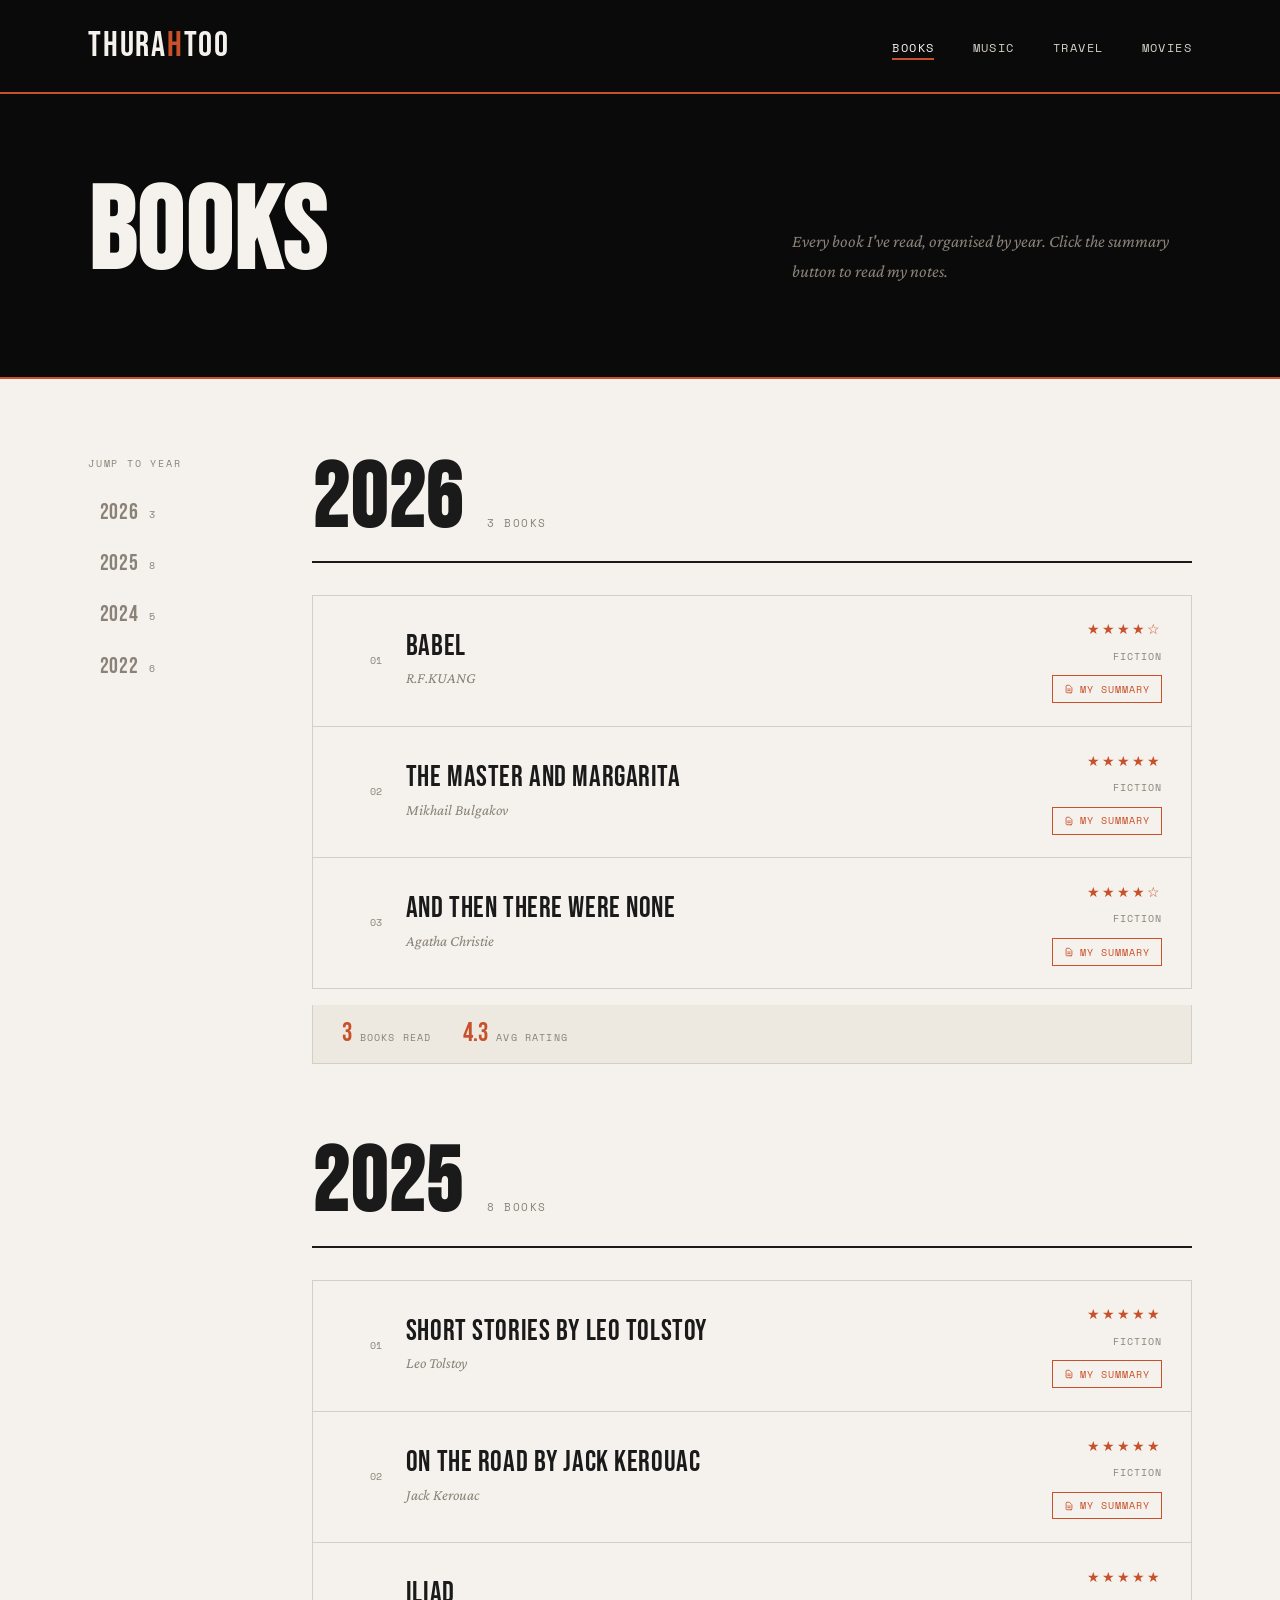
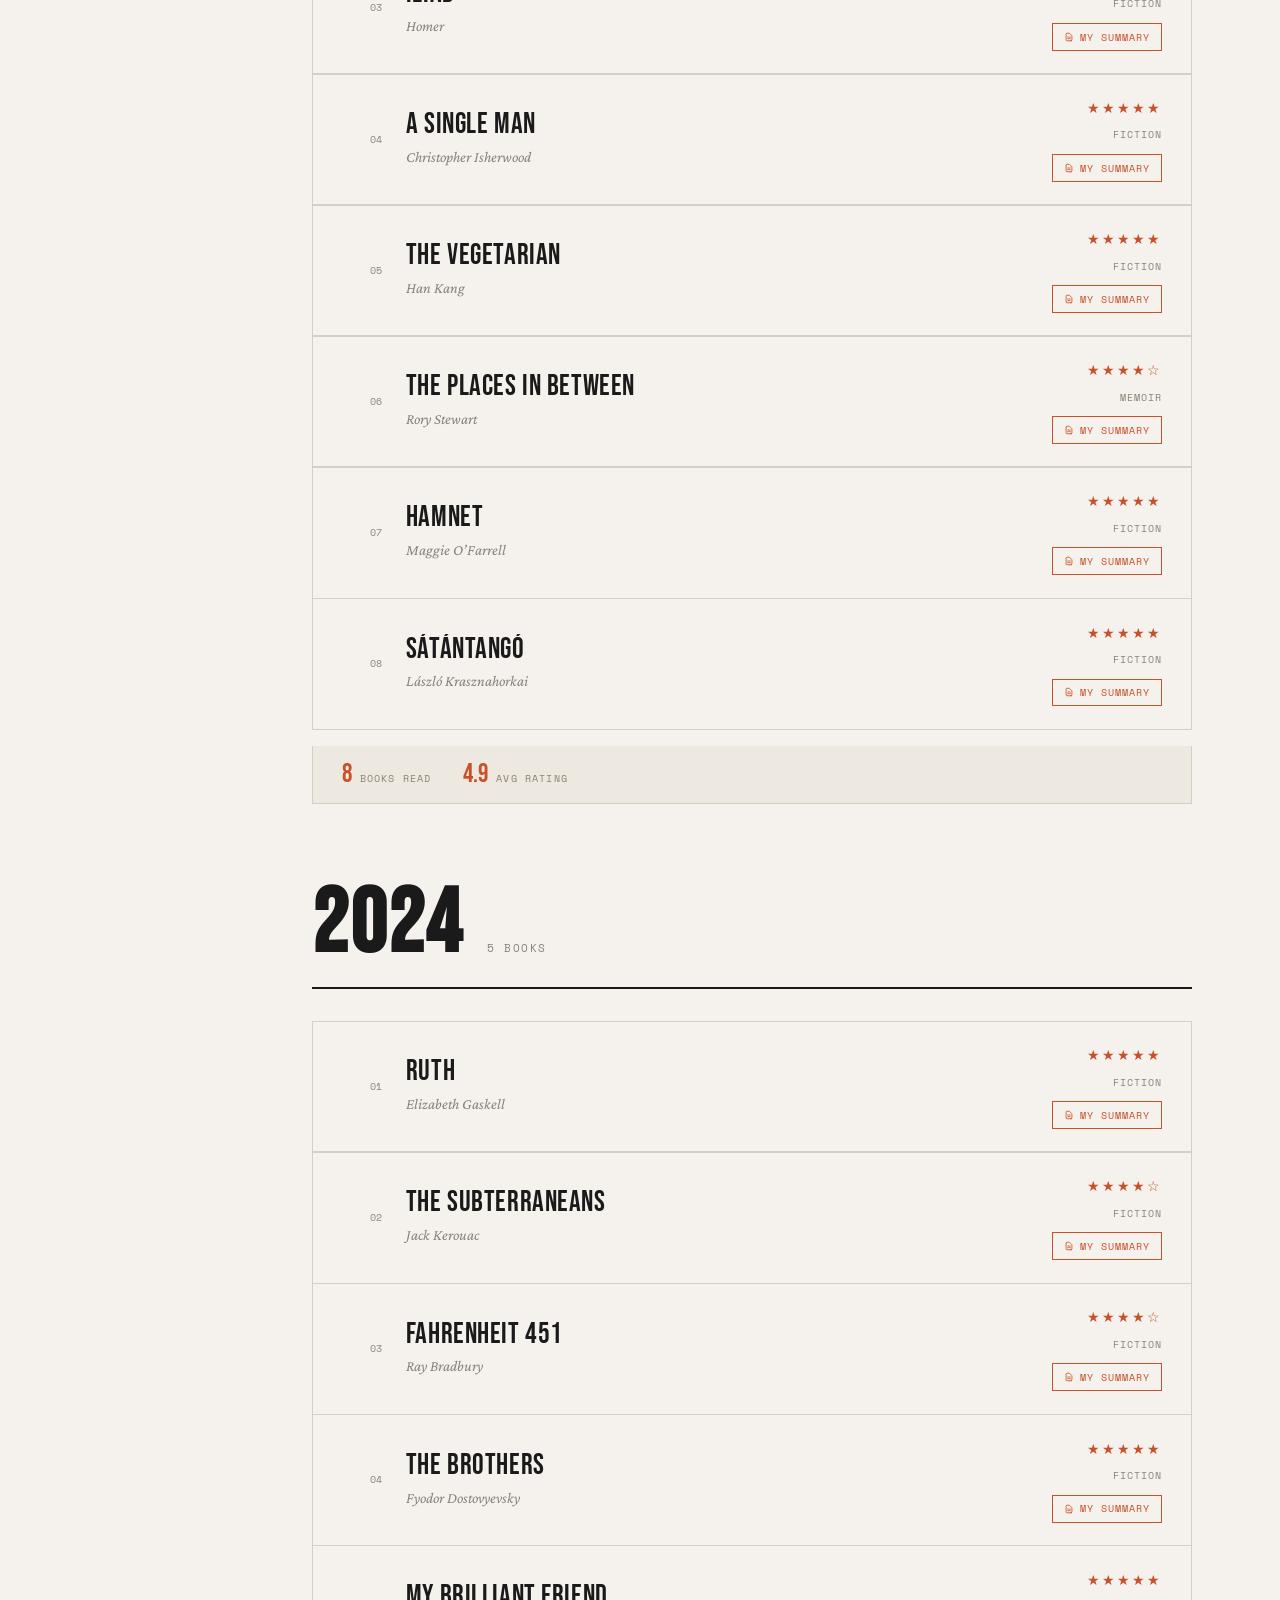
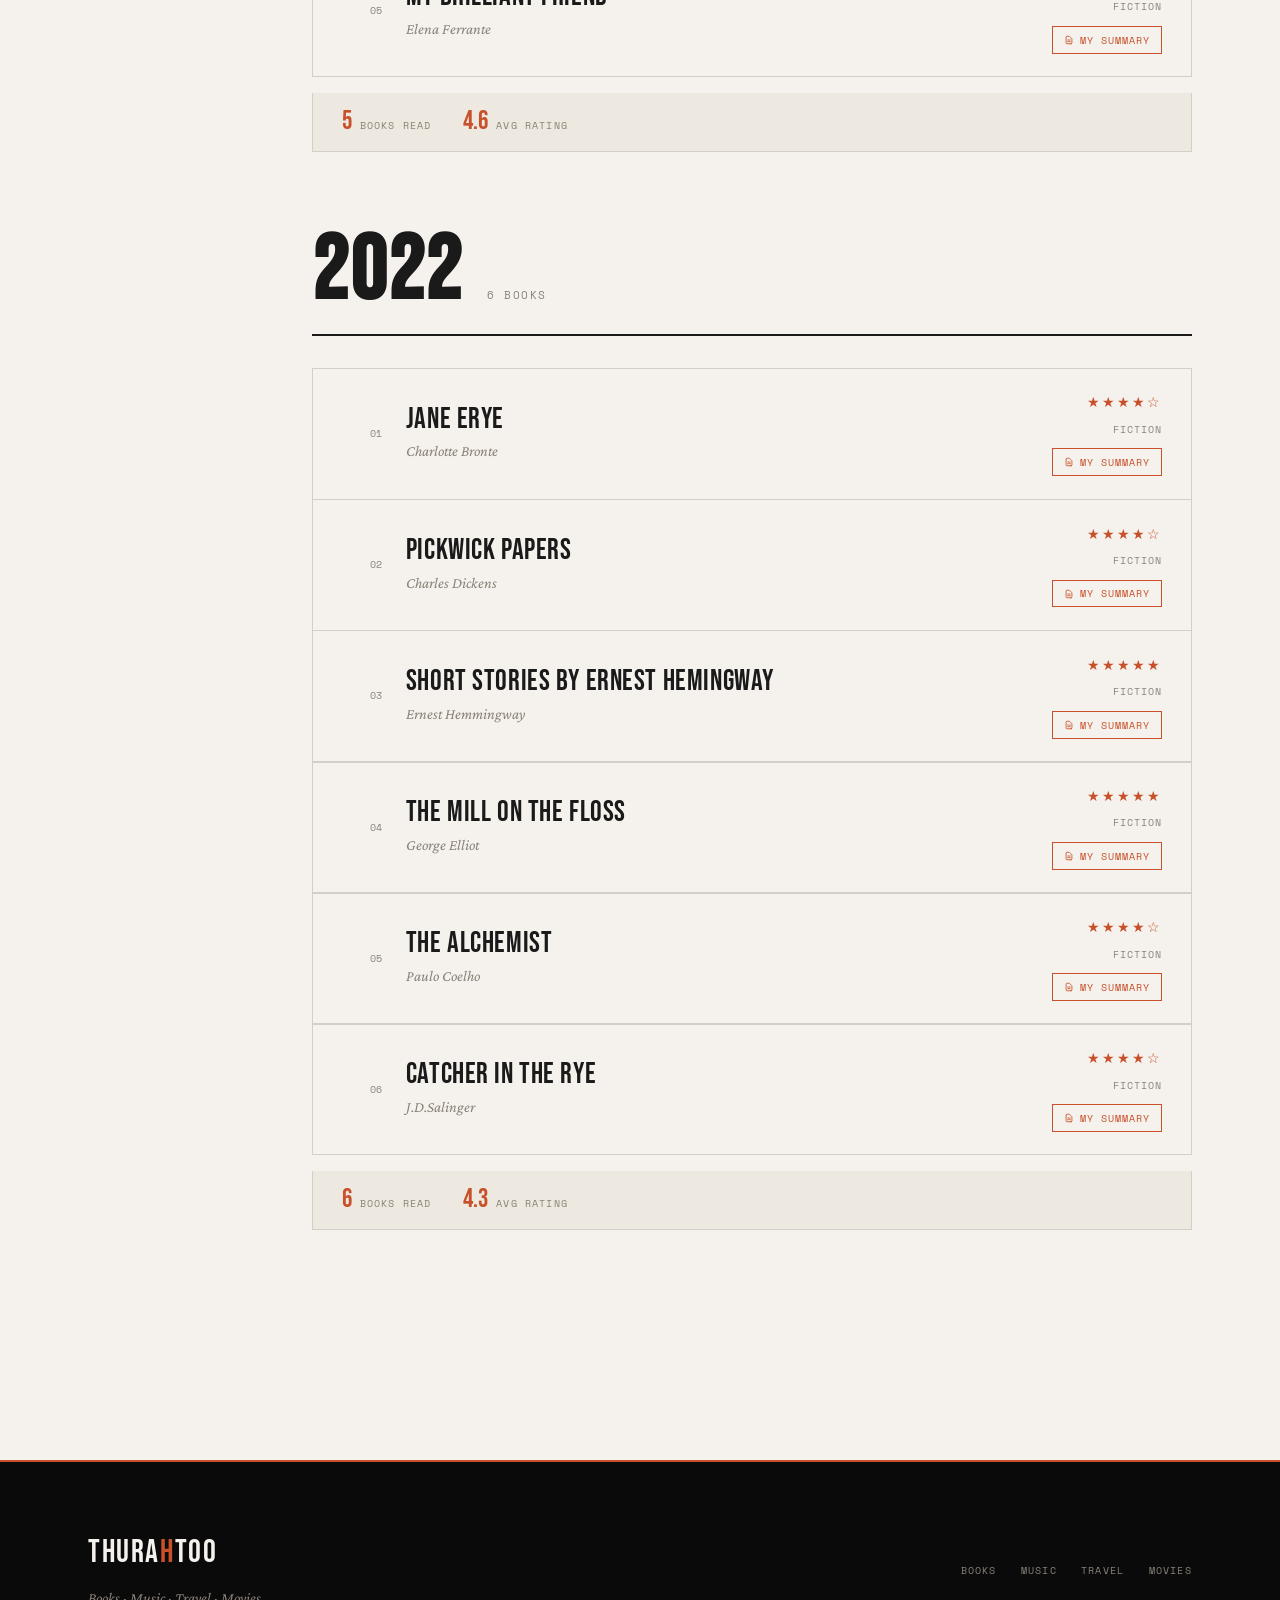
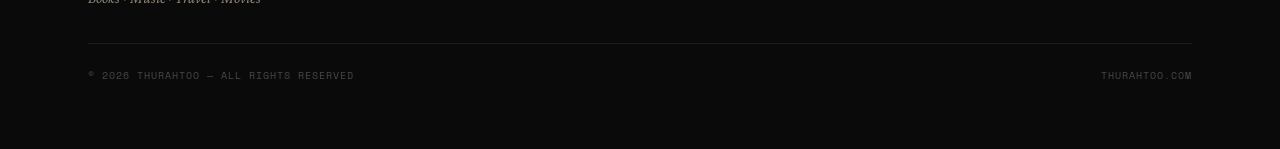
==== commit fe55d2ea: "- added a book read" ====
--- a/pages/books.html
+++ b/pages/books.html
@@ -5,6 +5,7 @@
   <meta name="viewport" content="width=device-width, initial-scale=1.0">
   <meta name="description" content="Books I've read, organised by year — reviews and summaries.">
   <title>Books by Year — Thurahtoo</title>
+  <link rel="icon" type="image/png" href="../img/Thura_Logo.png" />
   <link rel="stylesheet" href="../css/style.css">
   <style>
     /* ─── Year Nav Sidebar ───────────────────── */
@@ -329,10 +330,10 @@
       <aside class="year-nav">
         <p class="year-nav-label">Jump to year</p>
         <ul class="year-nav-list" id="yearNav">
-          <li><a href="#y2025">2026 <span class="yr-count">2</span></a></li>
+          <li><a href="#y2026">2026 <span class="yr-count">3</span></a></li>
           <li><a href="#y2025">2025 <span class="yr-count">8</span></a></li>
           <li><a href="#y2024">2024 <span class="yr-count">5</span></a></li>
-          <li><a href="#y2022">2022 <span class="yr-count">6</span></a></li>
+          <li><a href="#y2023">2022 <span class="yr-count">6</span></a></li>
           <!-- Add more years here as you go back -->
         </ul>
       </aside>
@@ -346,7 +347,7 @@
         <div class="year-block" id="y2026">
           <div class="year-heading">
             <h2>2026</h2>
-            <span class="year-total">2 books</span>
+            <span class="year-total">3 books</span>
           </div>
 
           <div class="book-list">
@@ -381,6 +382,25 @@
                 <span class="book-rating">★★★★★</span>
                 <span class="book-genre">Fiction</span>
                 <a href="../pdfs/The master and magariat summary.pdf" target="_blank" class="book-pdf">
+                  <svg fill="none" viewBox="0 0 24 24" stroke="currentColor" stroke-width="2">
+                    <path stroke-linecap="round" stroke-linejoin="round" d="M9 12h6m-6 4h6m2 5H7a2 2 0 01-2-2V5a2 2 0 012-2h5.586a1 1 0 01.707.293l5.414 5.414a1 1 0 01.293.707V19a2 2 0 01-2 2z"/>
+                  </svg>
+                  My summary
+                </a>
+              </div>
+            </div>
+
+            <!-- Book 3 -->
+            <div class="book-row">
+              <span class="book-num">03</span>
+              <div class="book-info">
+                <div class="book-title">And Then There Were None</div>
+                <div class="book-author">Agatha Christie</div>
+              </div>
+              <div class="book-right">
+                <span class="book-rating">★★★★☆</span>
+                <span class="book-genre">Fiction</span>
+                <a href="../pdfs/then_there_were_none_summary.pdf" target="_blank" class="book-pdf">
                   <svg fill="none" viewBox="0 0 24 24" stroke="currentColor" stroke-width="2">
                     <path stroke-linecap="round" stroke-linejoin="round" d="M9 12h6m-6 4h6m2 5H7a2 2 0 01-2-2V5a2 2 0 012-2h5.586a1 1 0 01.707.293l5.414 5.414a1 1 0 01.293.707V19a2 2 0 01-2 2z"/>
                   </svg>
@@ -394,11 +414,11 @@
           <!-- Year stats bar -->
           <div class="year-stats">
             <div class="year-stat">
-              <span class="year-stat-num">2</span>
+              <span class="year-stat-num">3</span>
               <span class="year-stat-label">Books read</span>
             </div>
             <div class="year-stat">
-              <span class="year-stat-num">4.5</span>
+              <span class="year-stat-num">4.3</span>
               <span class="year-stat-label">Avg rating</span>
             </div>
           </div>
@@ -888,4 +908,4 @@
     blocks.forEach(b => observer.observe(b));
   </script>
 </body>
-</html>
+</html>
--- a/css/style.css
+++ b/css/style.css
@@ -550,9 +550,11 @@
   min-width: 0;
 }
 .lb-photo-zone img {
-  width: 100%;
-  max-height: 55vh;
-  object-fit: cover;
+  max-width: 100%;
+  max-height: 75vh;
+  width: auto;
+  height: auto;
+  object-fit: contain;
   display: block;
 }
 .lb-nav {
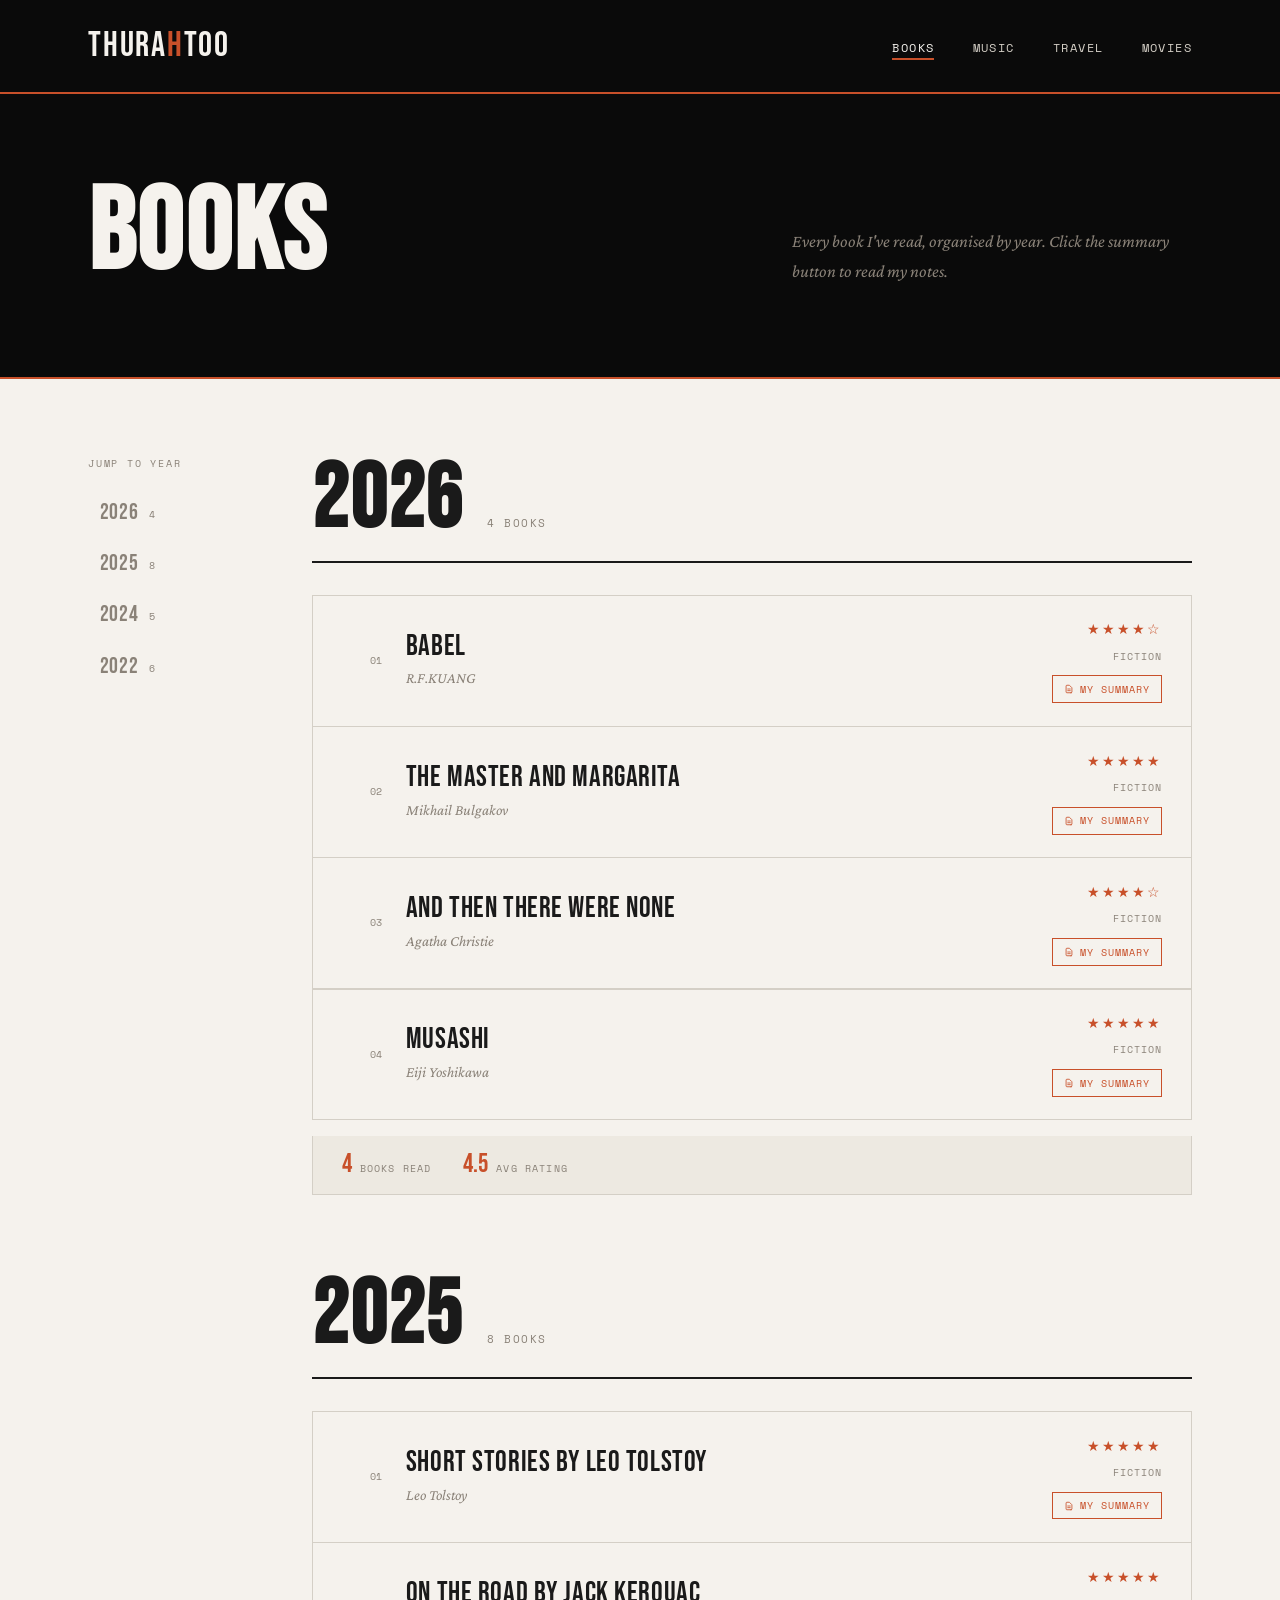
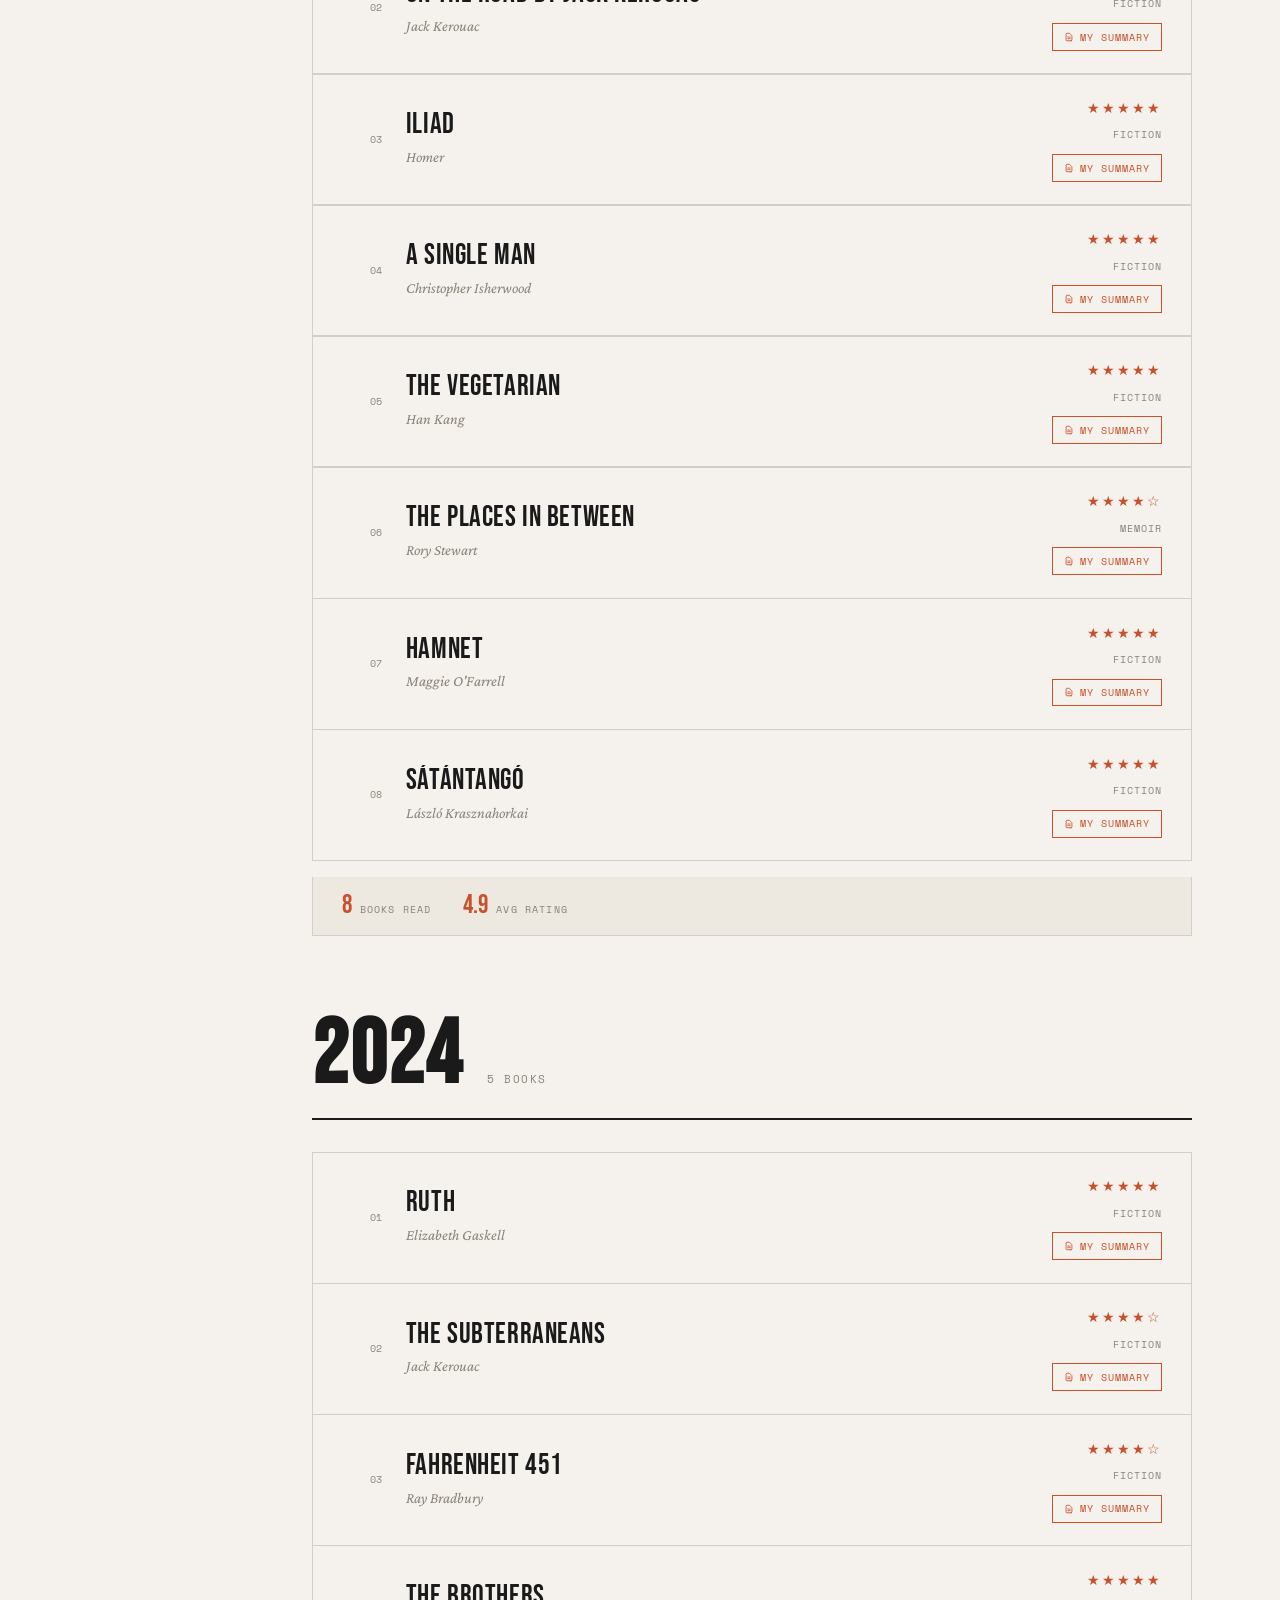
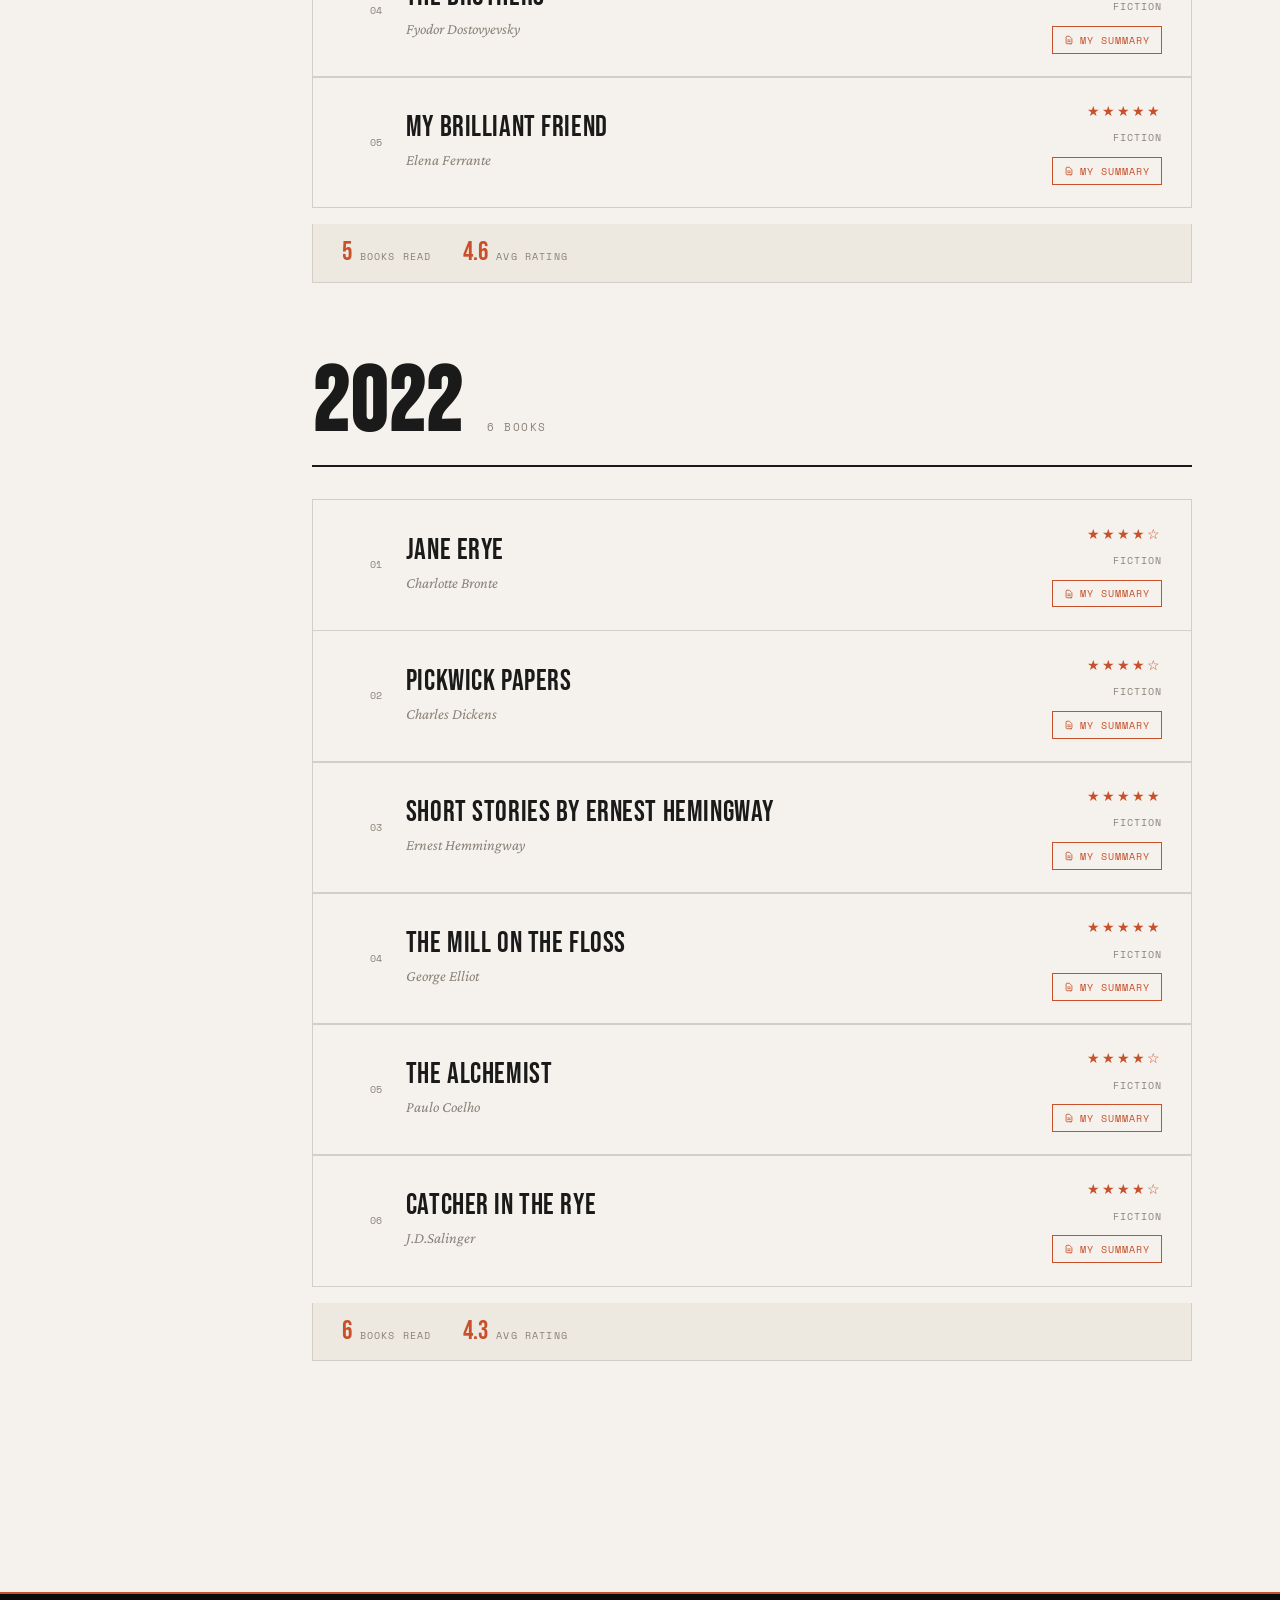
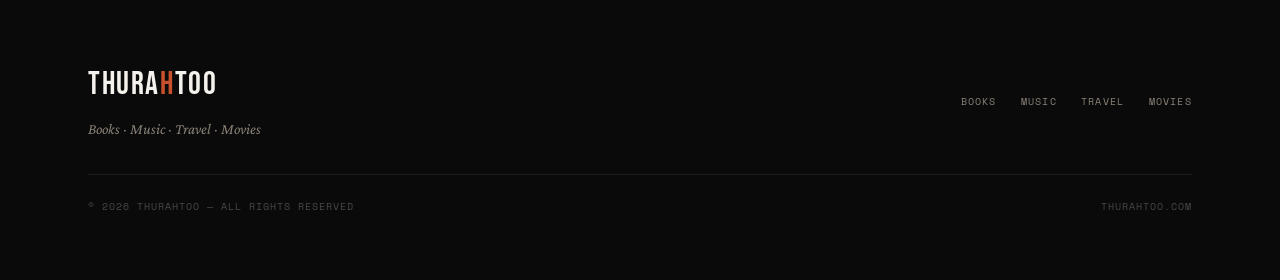
==== commit b8b248ec: "- added a book read" ====
--- a/pages/books.html
+++ b/pages/books.html
@@ -330,7 +330,7 @@
       <aside class="year-nav">
         <p class="year-nav-label">Jump to year</p>
         <ul class="year-nav-list" id="yearNav">
-          <li><a href="#y2026">2026 <span class="yr-count">3</span></a></li>
+          <li><a href="#y2026">2026 <span class="yr-count">4</span></a></li>
           <li><a href="#y2025">2025 <span class="yr-count">8</span></a></li>
           <li><a href="#y2024">2024 <span class="yr-count">5</span></a></li>
           <li><a href="#y2023">2022 <span class="yr-count">6</span></a></li>
@@ -347,7 +347,7 @@
         <div class="year-block" id="y2026">
           <div class="year-heading">
             <h2>2026</h2>
-            <span class="year-total">3 books</span>
+            <span class="year-total">4 books</span>
           </div>
 
           <div class="book-list">
@@ -401,6 +401,25 @@
                 <span class="book-rating">★★★★☆</span>
                 <span class="book-genre">Fiction</span>
                 <a href="../pdfs/then_there_were_none_summary.pdf" target="_blank" class="book-pdf">
+                  <svg fill="none" viewBox="0 0 24 24" stroke="currentColor" stroke-width="2">
+                    <path stroke-linecap="round" stroke-linejoin="round" d="M9 12h6m-6 4h6m2 5H7a2 2 0 01-2-2V5a2 2 0 012-2h5.586a1 1 0 01.707.293l5.414 5.414a1 1 0 01.293.707V19a2 2 0 01-2 2z"/>
+                  </svg>
+                  My summary
+                </a>
+              </div>
+            </div>
+
+            <!-- Book 4 -->
+            <div class="book-row">
+              <span class="book-num">04</span>
+              <div class="book-info">
+                <div class="book-title">Musashi</div>
+                <div class="book-author">Eiji Yoshikawa</div>
+              </div>
+              <div class="book-right">
+                <span class="book-rating">★★★★★</span>
+                <span class="book-genre">Fiction</span>
+                <a href="../pdfs/musashi_summary.pdf" target="_blank" class="book-pdf">
                   <svg fill="none" viewBox="0 0 24 24" stroke="currentColor" stroke-width="2">
                     <path stroke-linecap="round" stroke-linejoin="round" d="M9 12h6m-6 4h6m2 5H7a2 2 0 01-2-2V5a2 2 0 012-2h5.586a1 1 0 01.707.293l5.414 5.414a1 1 0 01.293.707V19a2 2 0 01-2 2z"/>
                   </svg>
@@ -414,11 +433,11 @@
           <!-- Year stats bar -->
           <div class="year-stats">
             <div class="year-stat">
-              <span class="year-stat-num">3</span>
+              <span class="year-stat-num">4</span>
               <span class="year-stat-label">Books read</span>
             </div>
             <div class="year-stat">
-              <span class="year-stat-num">4.3</span>
+              <span class="year-stat-num">4.5</span>
               <span class="year-stat-label">Avg rating</span>
             </div>
           </div>
@@ -556,7 +575,7 @@
               <span class="book-num">07</span>
               <div class="book-info">
                 <div class="book-title">Hamnet</div>
-                <div class="book-author">Maggie O’Farrell</div>
+                <div class="book-author">Maggie O'Farrell</div>
               </div>
               <div class="book-right">
                 <span class="book-rating">★★★★★</span>
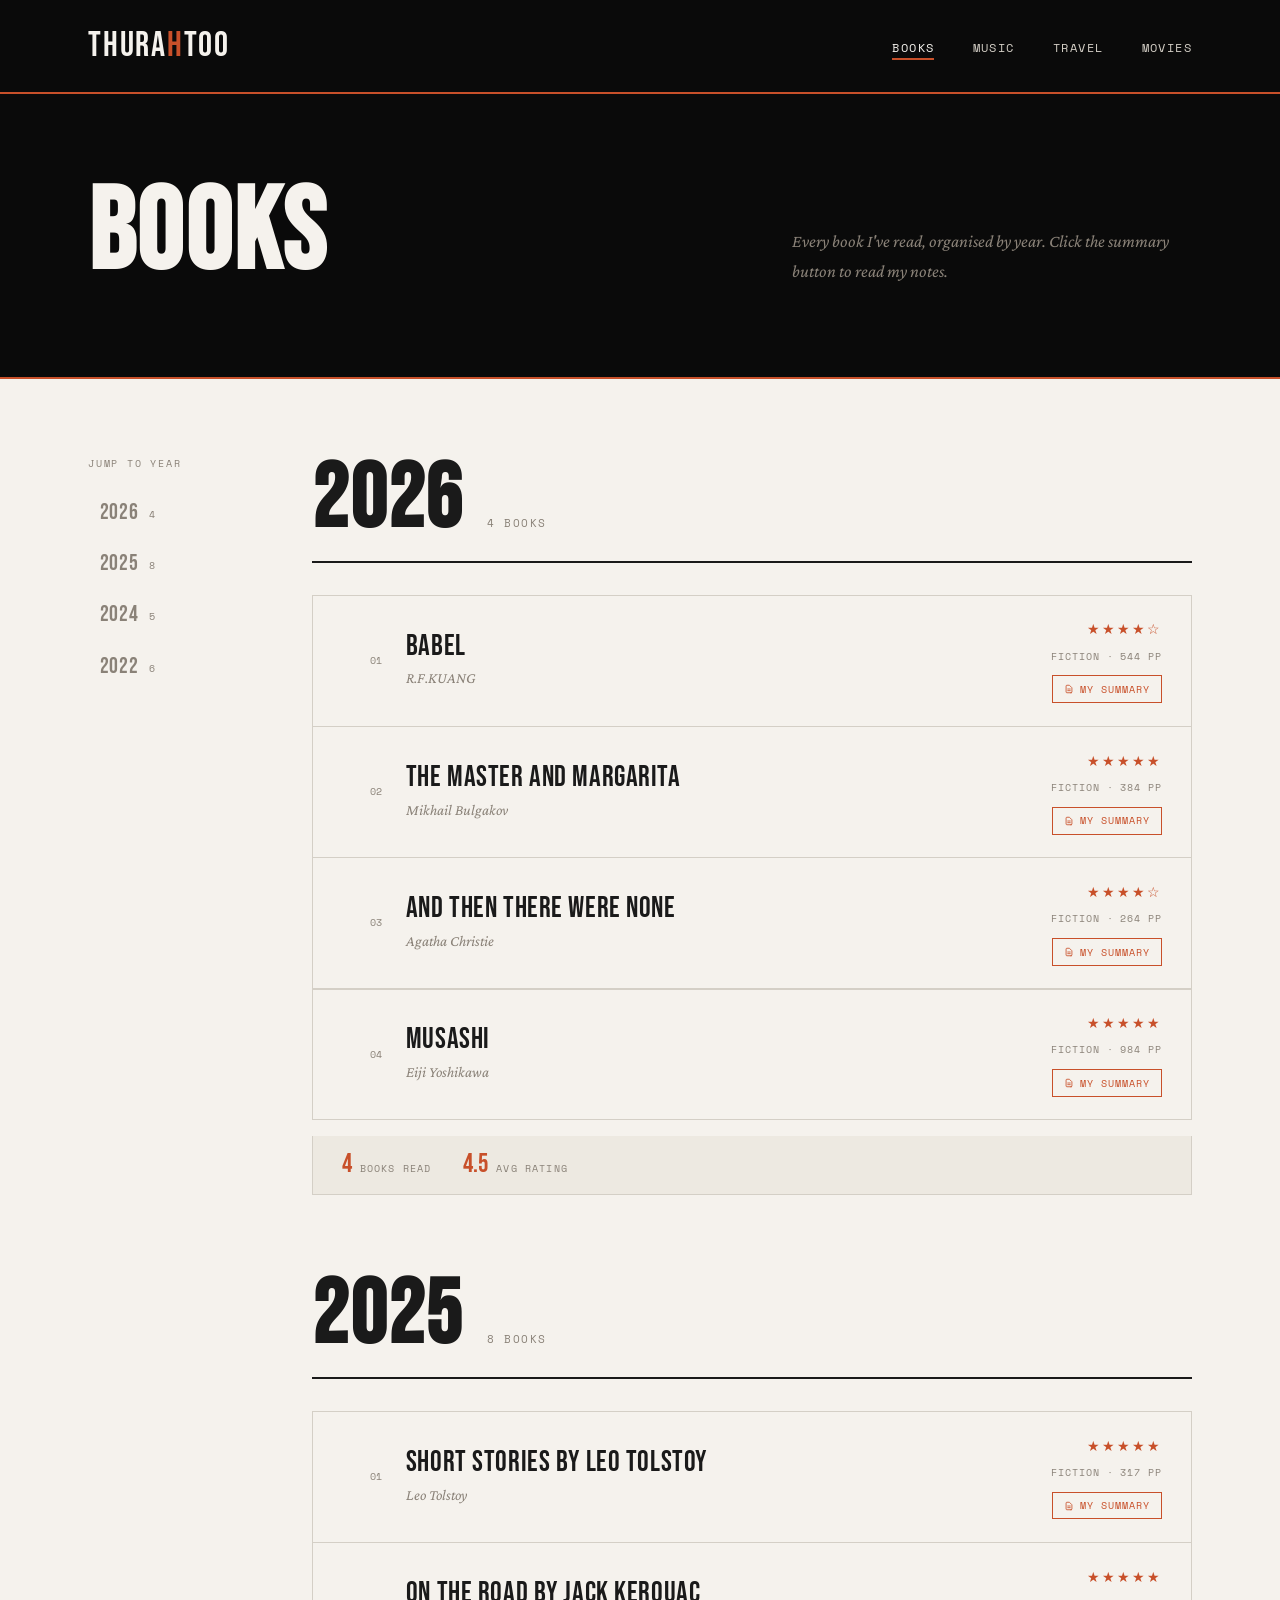
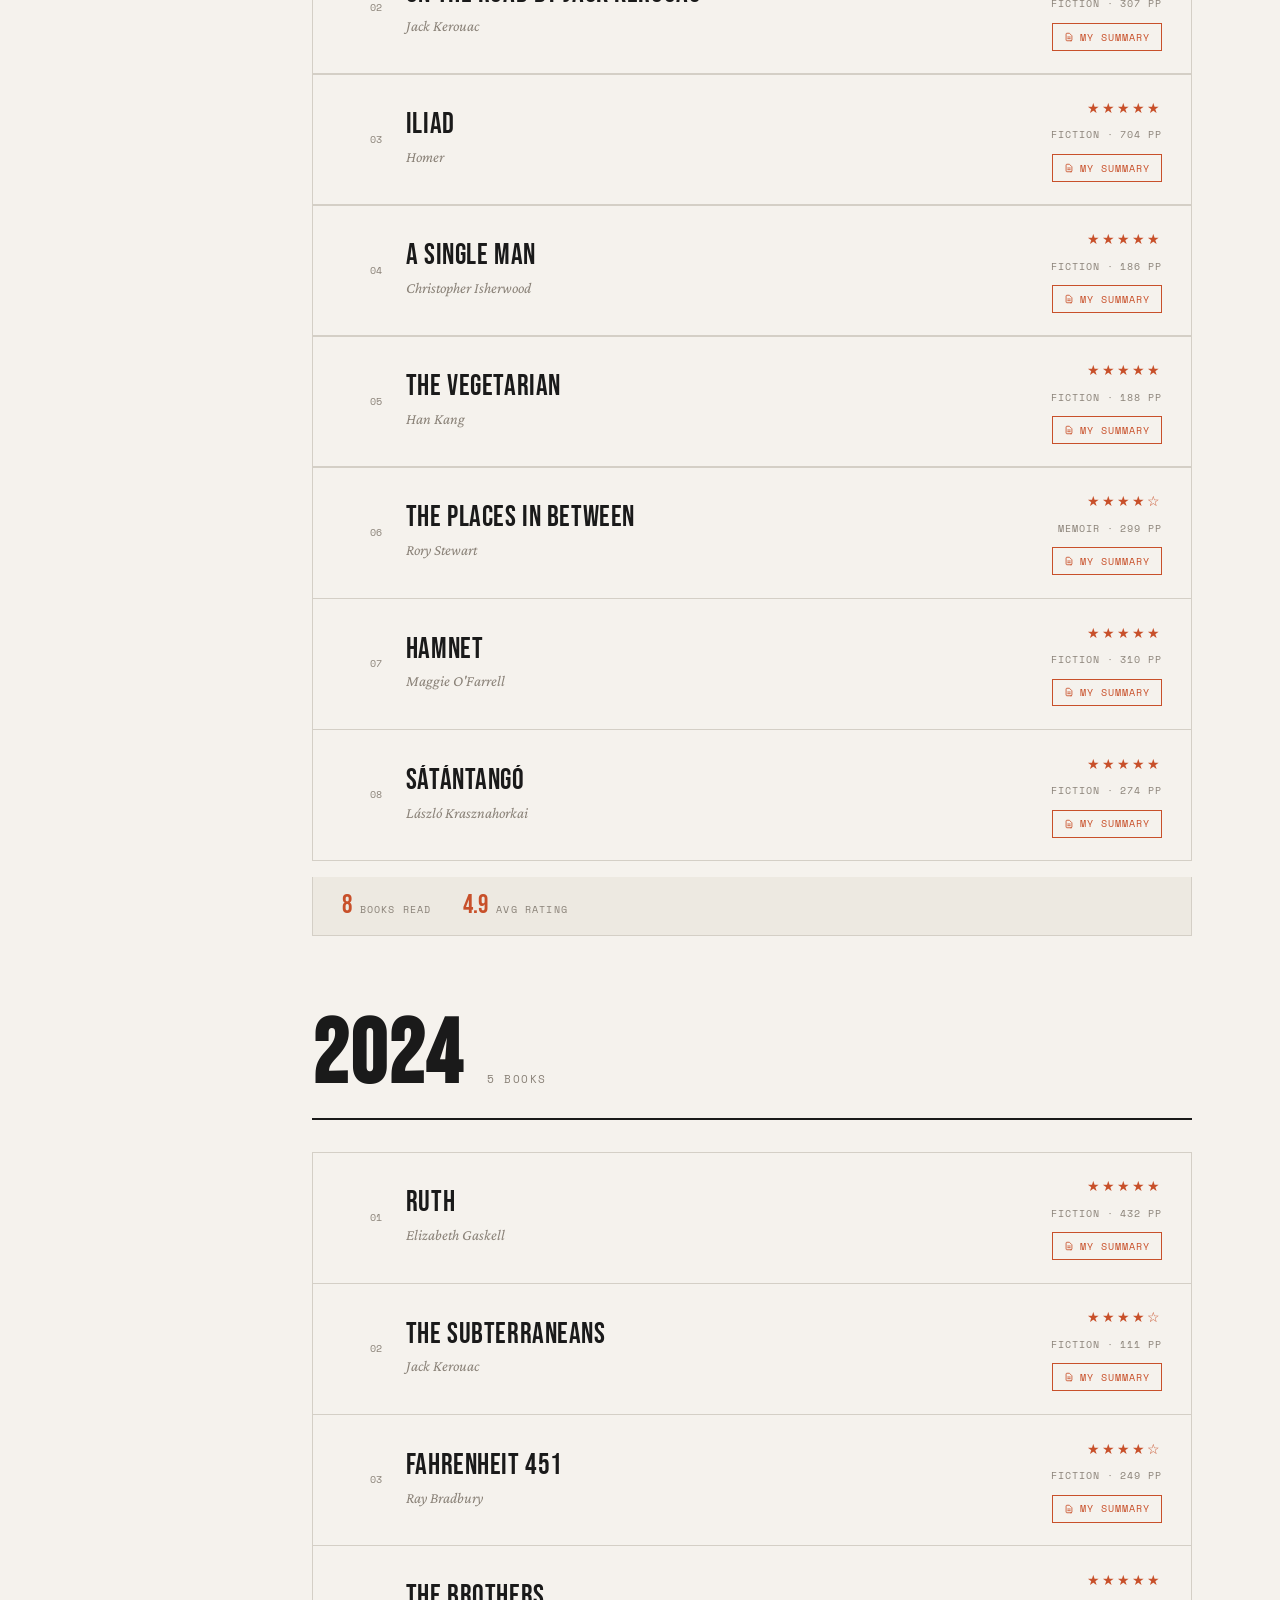
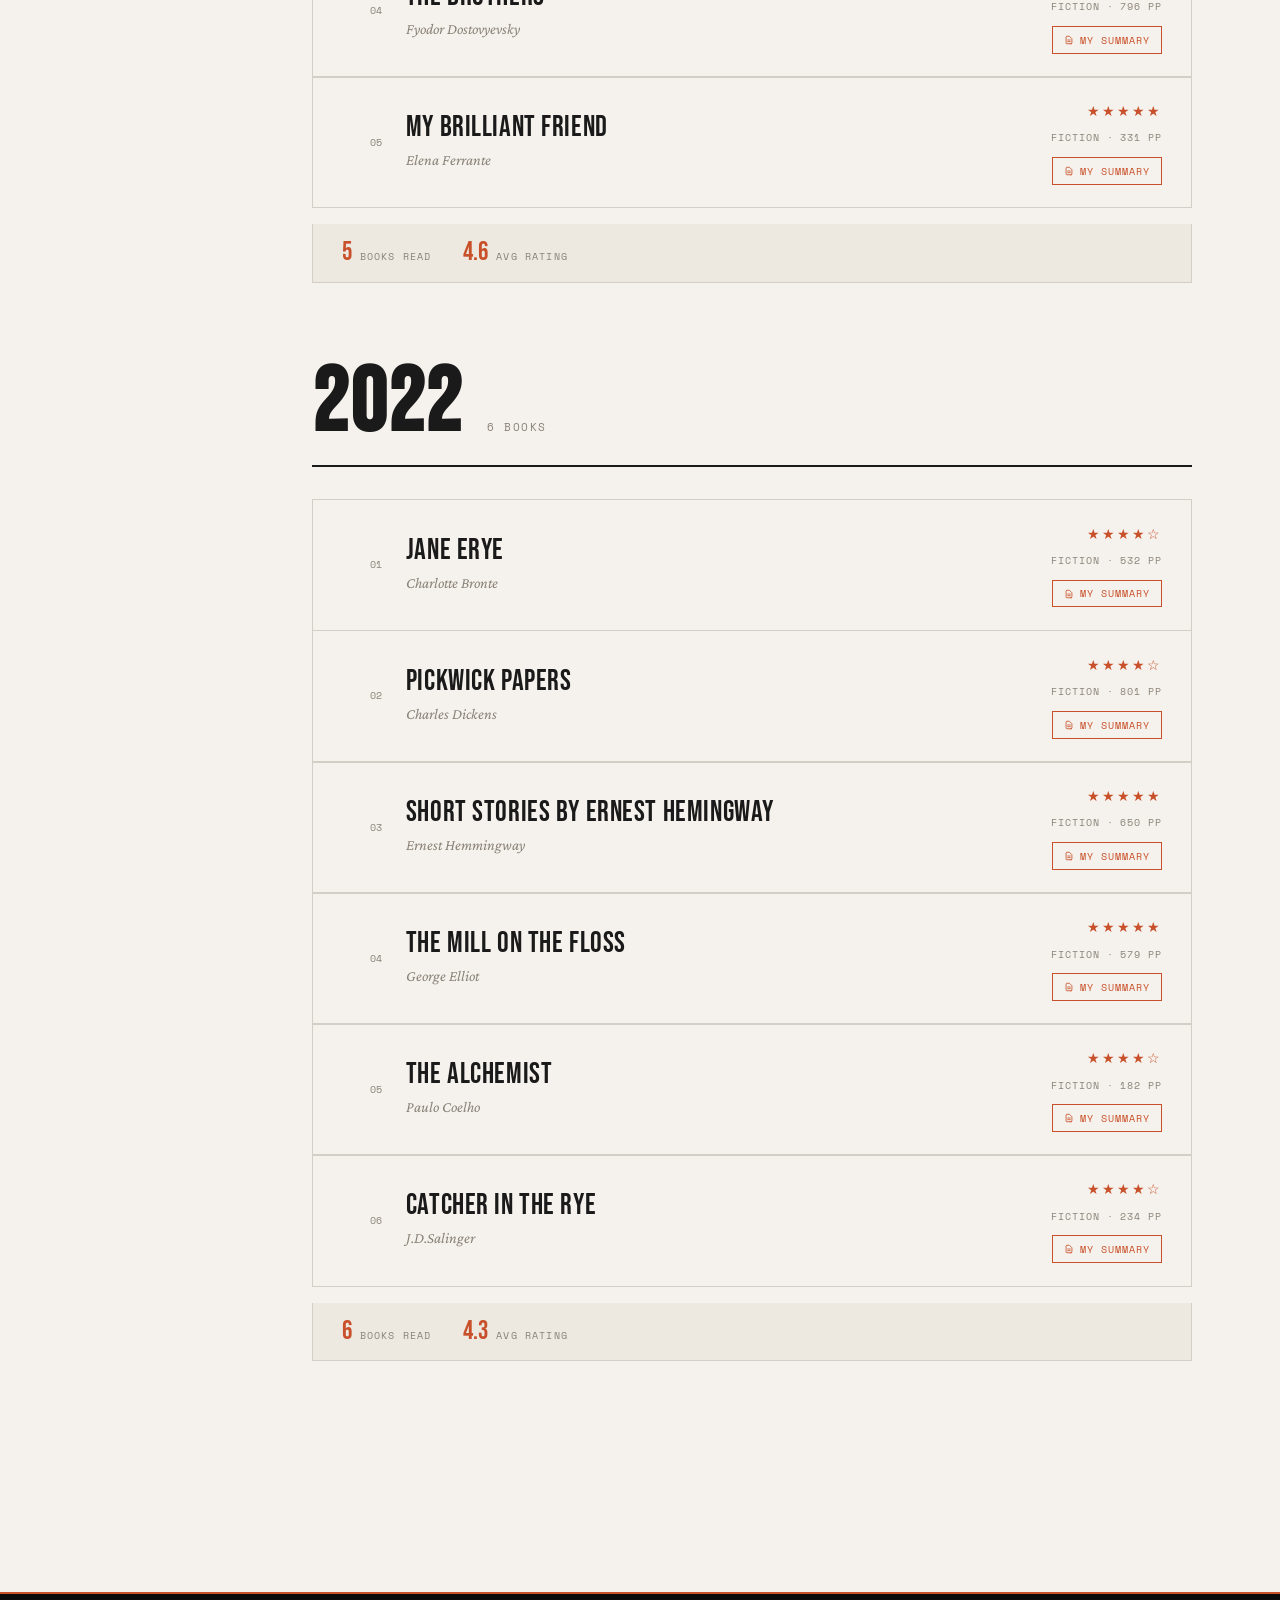
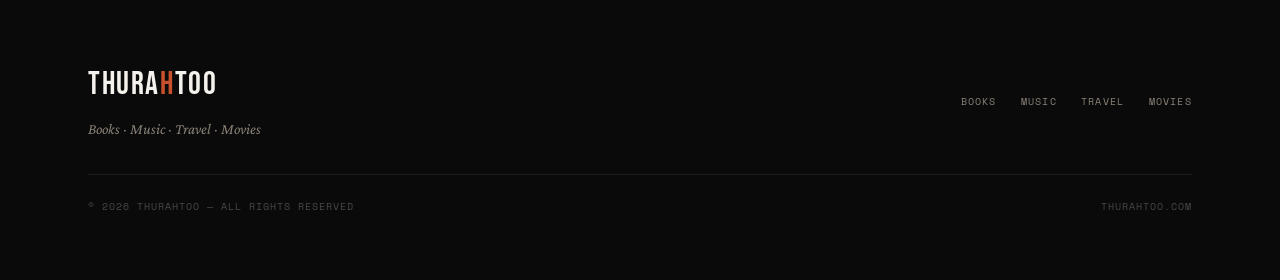
==== commit e0013a17: "- added the number of pages" ====
--- a/pages/books.html
+++ b/pages/books.html
@@ -361,7 +361,7 @@
               </div>
               <div class="book-right">
                 <span class="book-rating">★★★★☆</span>
-                <span class="book-genre">Fiction</span>
+                <span class="book-genre">Fiction · 544 pp</span>
                 <a href="../pdfs/Bable_Summary.pdf" target="_blank" class="book-pdf">
                   <svg fill="none" viewBox="0 0 24 24" stroke="currentColor" stroke-width="2">
                     <path stroke-linecap="round" stroke-linejoin="round" d="M9 12h6m-6 4h6m2 5H7a2 2 0 01-2-2V5a2 2 0 012-2h5.586a1 1 0 01.707.293l5.414 5.414a1 1 0 01.293.707V19a2 2 0 01-2 2z"/>
@@ -380,7 +380,7 @@
               </div>
               <div class="book-right">
                 <span class="book-rating">★★★★★</span>
-                <span class="book-genre">Fiction</span>
+                <span class="book-genre">Fiction · 384 pp</span>
                 <a href="../pdfs/The master and magariat summary.pdf" target="_blank" class="book-pdf">
                   <svg fill="none" viewBox="0 0 24 24" stroke="currentColor" stroke-width="2">
                     <path stroke-linecap="round" stroke-linejoin="round" d="M9 12h6m-6 4h6m2 5H7a2 2 0 01-2-2V5a2 2 0 012-2h5.586a1 1 0 01.707.293l5.414 5.414a1 1 0 01.293.707V19a2 2 0 01-2 2z"/>
@@ -399,7 +399,7 @@
               </div>
               <div class="book-right">
                 <span class="book-rating">★★★★☆</span>
-                <span class="book-genre">Fiction</span>
+                <span class="book-genre">Fiction · 264 pp</span>
                 <a href="../pdfs/then_there_were_none_summary.pdf" target="_blank" class="book-pdf">
                   <svg fill="none" viewBox="0 0 24 24" stroke="currentColor" stroke-width="2">
                     <path stroke-linecap="round" stroke-linejoin="round" d="M9 12h6m-6 4h6m2 5H7a2 2 0 01-2-2V5a2 2 0 012-2h5.586a1 1 0 01.707.293l5.414 5.414a1 1 0 01.293.707V19a2 2 0 01-2 2z"/>
@@ -418,7 +418,7 @@
               </div>
               <div class="book-right">
                 <span class="book-rating">★★★★★</span>
-                <span class="book-genre">Fiction</span>
+                <span class="book-genre">Fiction · 984 pp</span>
                 <a href="../pdfs/musashi_summary.pdf" target="_blank" class="book-pdf">
                   <svg fill="none" viewBox="0 0 24 24" stroke="currentColor" stroke-width="2">
                     <path stroke-linecap="round" stroke-linejoin="round" d="M9 12h6m-6 4h6m2 5H7a2 2 0 01-2-2V5a2 2 0 012-2h5.586a1 1 0 01.707.293l5.414 5.414a1 1 0 01.293.707V19a2 2 0 01-2 2z"/>
@@ -465,7 +465,7 @@
               </div>
               <div class="book-right">
                 <span class="book-rating">★★★★★</span>
-                <span class="book-genre">Fiction</span>
+                <span class="book-genre">Fiction · 317 pp</span>
                 <a href="../pdfs/The Death of Ivan llyoch and Other Stories.pdf" target="_blank" class="book-pdf">
                   <svg fill="none" viewBox="0 0 24 24" stroke="currentColor" stroke-width="2">
                     <path stroke-linecap="round" stroke-linejoin="round" d="M9 12h6m-6 4h6m2 5H7a2 2 0 01-2-2V5a2 2 0 012-2h5.586a1 1 0 01.707.293l5.414 5.414a1 1 0 01.293.707V19a2 2 0 01-2 2z"/>
@@ -484,7 +484,7 @@
               </div>
               <div class="book-right">
                 <span class="book-rating">★★★★★</span>
-                <span class="book-genre">Fiction</span>
+                <span class="book-genre">Fiction · 307 pp</span>
                 <a href="../pdfs/On the Road.pdf" target="_blank" class="book-pdf">
                   <svg fill="none" viewBox="0 0 24 24" stroke="currentColor" stroke-width="2">
                     <path stroke-linecap="round" stroke-linejoin="round" d="M9 12h6m-6 4h6m2 5H7a2 2 0 01-2-2V5a2 2 0 012-2h5.586a1 1 0 01.707.293l5.414 5.414a1 1 0 01.293.707V19a2 2 0 01-2 2z"/>
@@ -503,7 +503,7 @@
               </div>
               <div class="book-right">
                 <span class="book-rating">★★★★★</span>
-                <span class="book-genre">Fiction</span>
+                <span class="book-genre">Fiction · 704 pp</span>
                 <a href="../pdfs/Iliad.pdf" target="_blank" class="book-pdf">
                   <svg fill="none" viewBox="0 0 24 24" stroke="currentColor" stroke-width="2">
                     <path stroke-linecap="round" stroke-linejoin="round" d="M9 12h6m-6 4h6m2 5H7a2 2 0 01-2-2V5a2 2 0 012-2h5.586a1 1 0 01.707.293l5.414 5.414a1 1 0 01.293.707V19a2 2 0 01-2 2z"/>
@@ -522,7 +522,7 @@
               </div>
               <div class="book-right">
                 <span class="book-rating">★★★★★</span>
-                <span class="book-genre">Fiction</span>
+                <span class="book-genre">Fiction · 186 pp</span>
                 <a href="../pdfs/A Single Man.pdf" target="_blank" class="book-pdf">
                   <svg fill="none" viewBox="0 0 24 24" stroke="currentColor" stroke-width="2">
                     <path stroke-linecap="round" stroke-linejoin="round" d="M9 12h6m-6 4h6m2 5H7a2 2 0 01-2-2V5a2 2 0 012-2h5.586a1 1 0 01.707.293l5.414 5.414a1 1 0 01.293.707V19a2 2 0 01-2 2z"/>
@@ -541,7 +541,7 @@
               </div>
               <div class="book-right">
                 <span class="book-rating">★★★★★</span>
-                <span class="book-genre">Fiction</span>
+                <span class="book-genre">Fiction · 188 pp</span>
                 <a href="../pdfs/The Vegetarian.pdf" target="_blank" class="book-pdf">
                   <svg fill="none" viewBox="0 0 24 24" stroke="currentColor" stroke-width="2">
                     <path stroke-linecap="round" stroke-linejoin="round" d="M9 12h6m-6 4h6m2 5H7a2 2 0 01-2-2V5a2 2 0 012-2h5.586a1 1 0 01.707.293l5.414 5.414a1 1 0 01.293.707V19a2 2 0 01-2 2z"/>
@@ -560,7 +560,7 @@
               </div>
               <div class="book-right">
                 <span class="book-rating">★★★★☆</span>
-                <span class="book-genre">Memoir</span>
+                <span class="book-genre">Memoir · 299 pp</span>
                 <a href="../pdfs/the_places_in_between.pdf" target="_blank" class="book-pdf">
                   <svg fill="none" viewBox="0 0 24 24" stroke="currentColor" stroke-width="2">
                     <path stroke-linecap="round" stroke-linejoin="round" d="M9 12h6m-6 4h6m2 5H7a2 2 0 01-2-2V5a2 2 0 012-2h5.586a1 1 0 01.707.293l5.414 5.414a1 1 0 01.293.707V19a2 2 0 01-2 2z"/>
@@ -579,7 +579,7 @@
               </div>
               <div class="book-right">
                 <span class="book-rating">★★★★★</span>
-                <span class="book-genre">Fiction</span>
+                <span class="book-genre">Fiction · 310 pp</span>
                 <a href="../pdfs/Hamnet.pdf" target="_blank" class="book-pdf">
                   <svg fill="none" viewBox="0 0 24 24" stroke="currentColor" stroke-width="2">
                     <path stroke-linecap="round" stroke-linejoin="round" d="M9 12h6m-6 4h6m2 5H7a2 2 0 01-2-2V5a2 2 0 012-2h5.586a1 1 0 01.707.293l5.414 5.414a1 1 0 01.293.707V19a2 2 0 01-2 2z"/>
@@ -598,7 +598,7 @@
               </div>
               <div class="book-right">
                 <span class="book-rating">★★★★★</span>
-                <span class="book-genre">Fiction</span>
+                <span class="book-genre">Fiction · 274 pp</span>
                 <a href="../pdfs/Satantango.pdf" target="_blank" class="book-pdf">
                   <svg fill="none" viewBox="0 0 24 24" stroke="currentColor" stroke-width="2">
                     <path stroke-linecap="round" stroke-linejoin="round" d="M9 12h6m-6 4h6m2 5H7a2 2 0 01-2-2V5a2 2 0 012-2h5.586a1 1 0 01.707.293l5.414 5.414a1 1 0 01.293.707V19a2 2 0 01-2 2z"/>
@@ -643,7 +643,7 @@
               </div>
               <div class="book-right">
                 <span class="book-rating">★★★★★</span>
-                <span class="book-genre">Fiction</span>
+                <span class="book-genre">Fiction · 432 pp</span>
                 <a href="../pdfs/Ruth.pdf" target="_blank" class="book-pdf">
                   <svg fill="none" viewBox="0 0 24 24" stroke="currentColor" stroke-width="2">
                     <path stroke-linecap="round" stroke-linejoin="round" d="M9 12h6m-6 4h6m2 5H7a2 2 0 01-2-2V5a2 2 0 012-2h5.586a1 1 0 01.707.293l5.414 5.414a1 1 0 01.293.707V19a2 2 0 01-2 2z"/>
@@ -661,7 +661,7 @@
               </div>
               <div class="book-right">
                 <span class="book-rating">★★★★☆</span>
-                <span class="book-genre">Fiction</span>
+                <span class="book-genre">Fiction · 111 pp</span>
                 <a href="../pdfs/Subterranean.pdf" target="_blank" class="book-pdf">
                   <svg fill="none" viewBox="0 0 24 24" stroke="currentColor" stroke-width="2">
                     <path stroke-linecap="round" stroke-linejoin="round" d="M9 12h6m-6 4h6m2 5H7a2 2 0 01-2-2V5a2 2 0 012-2h5.586a1 1 0 01.707.293l5.414 5.414a1 1 0 01.293.707V19a2 2 0 01-2 2z"/>
@@ -679,7 +679,7 @@
               </div>
               <div class="book-right">
                 <span class="book-rating">★★★★☆</span>
-                <span class="book-genre">Fiction</span>
+                <span class="book-genre">Fiction · 249 pp</span>
                 <a href="../pdfs/FAHRENHEIT 451.pdf" target="_blank" class="book-pdf">
                   <svg fill="none" viewBox="0 0 24 24" stroke="currentColor" stroke-width="2">
                     <path stroke-linecap="round" stroke-linejoin="round" d="M9 12h6m-6 4h6m2 5H7a2 2 0 01-2-2V5a2 2 0 012-2h5.586a1 1 0 01.707.293l5.414 5.414a1 1 0 01.293.707V19a2 2 0 01-2 2z"/>
@@ -697,7 +697,7 @@
               </div>
               <div class="book-right">
                 <span class="book-rating">★★★★★</span>
-                <span class="book-genre">Fiction</span>
+                <span class="book-genre">Fiction · 796 pp</span>
                 <a href="../pdfs/The Borthers.pdf" target="_blank" class="book-pdf">
                   <svg fill="none" viewBox="0 0 24 24" stroke="currentColor" stroke-width="2">
                     <path stroke-linecap="round" stroke-linejoin="round" d="M9 12h6m-6 4h6m2 5H7a2 2 0 01-2-2V5a2 2 0 012-2h5.586a1 1 0 01.707.293l5.414 5.414a1 1 0 01.293.707V19a2 2 0 01-2 2z"/>
@@ -715,7 +715,7 @@
               </div>
               <div class="book-right">
                 <span class="book-rating">★★★★★</span>
-                <span class="book-genre">Fiction</span>
+                <span class="book-genre">Fiction · 331 pp</span>
                 <a href="../pdfs/My Brilliant Friend.pdf" target="_blank" class="book-pdf">
                   <svg fill="none" viewBox="0 0 24 24" stroke="currentColor" stroke-width="2">
                     <path stroke-linecap="round" stroke-linejoin="round" d="M9 12h6m-6 4h6m2 5H7a2 2 0 01-2-2V5a2 2 0 012-2h5.586a1 1 0 01.707.293l5.414 5.414a1 1 0 01.293.707V19a2 2 0 01-2 2z"/>
@@ -760,7 +760,7 @@
               </div>
               <div class="book-right">
                 <span class="book-rating">★★★★☆</span>
-                <span class="book-genre">Fiction</span>
+                <span class="book-genre">Fiction · 532 pp</span>
                 <a href="../pdfs/Jane_Erye.pdf" target="_blank" class="book-pdf">
                   <svg fill="none" viewBox="0 0 24 24" stroke="currentColor" stroke-width="2">
                     <path stroke-linecap="round" stroke-linejoin="round" d="M9 12h6m-6 4h6m2 5H7a2 2 0 01-2-2V5a2 2 0 012-2h5.586a1 1 0 01.707.293l5.414 5.414a1 1 0 01.293.707V19a2 2 0 01-2 2z"/>
@@ -778,7 +778,7 @@
               </div>
               <div class="book-right">
                 <span class="book-rating">★★★★☆</span>
-                <span class="book-genre">Fiction</span>
+                <span class="book-genre">Fiction · 801 pp</span>
                 <a href="../pdfs/Pickwick_Papers.pdf" target="_blank" class="book-pdf">
                   <svg fill="none" viewBox="0 0 24 24" stroke="currentColor" stroke-width="2">
                     <path stroke-linecap="round" stroke-linejoin="round" d="M9 12h6m-6 4h6m2 5H7a2 2 0 01-2-2V5a2 2 0 012-2h5.586a1 1 0 01.707.293l5.414 5.414a1 1 0 01.293.707V19a2 2 0 01-2 2z"/>
@@ -796,7 +796,7 @@
               </div>
               <div class="book-right">
                 <span class="book-rating">★★★★★</span>
-                <span class="book-genre">Fiction</span>
+                <span class="book-genre">Fiction · 650 pp</span>
                 <a href="../pdfs/Short_Stories_E_Hemmingway.pdf" target="_blank" class="book-pdf">
                   <svg fill="none" viewBox="0 0 24 24" stroke="currentColor" stroke-width="2">
                     <path stroke-linecap="round" stroke-linejoin="round" d="M9 12h6m-6 4h6m2 5H7a2 2 0 01-2-2V5a2 2 0 012-2h5.586a1 1 0 01.707.293l5.414 5.414a1 1 0 01.293.707V19a2 2 0 01-2 2z"/>
@@ -814,7 +814,7 @@
               </div>
               <div class="book-right">
                 <span class="book-rating">★★★★★</span>
-                <span class="book-genre">Fiction</span>
+                <span class="book-genre">Fiction · 579 pp</span>
                 <a href="../pdfs/The_Mill_on_the_Floss.pdf" target="_blank" class="book-pdf">
                   <svg fill="none" viewBox="0 0 24 24" stroke="currentColor" stroke-width="2">
                     <path stroke-linecap="round" stroke-linejoin="round" d="M9 12h6m-6 4h6m2 5H7a2 2 0 01-2-2V5a2 2 0 012-2h5.586a1 1 0 01.707.293l5.414 5.414a1 1 0 01.293.707V19a2 2 0 01-2 2z"/>
@@ -832,7 +832,7 @@
               </div>
               <div class="book-right">
                 <span class="book-rating">★★★★☆</span>
-                <span class="book-genre">Fiction</span>
+                <span class="book-genre">Fiction · 182 pp</span>
                 <a href="../pdfs/The_Alchemist.pdf" target="_blank" class="book-pdf">
                   <svg fill="none" viewBox="0 0 24 24" stroke="currentColor" stroke-width="2">
                     <path stroke-linecap="round" stroke-linejoin="round" d="M9 12h6m-6 4h6m2 5H7a2 2 0 01-2-2V5a2 2 0 012-2h5.586a1 1 0 01.707.293l5.414 5.414a1 1 0 01.293.707V19a2 2 0 01-2 2z"/>
@@ -850,7 +850,7 @@
               </div>
               <div class="book-right">
                 <span class="book-rating">★★★★☆</span>
-                <span class="book-genre">Fiction</span>
+                <span class="book-genre">Fiction · 234 pp</span>
                 <a href="../pdfs/Catcher_in_the_Rye.pdf" target="_blank" class="book-pdf">
                   <svg fill="none" viewBox="0 0 24 24" stroke="currentColor" stroke-width="2">
                     <path stroke-linecap="round" stroke-linejoin="round" d="M9 12h6m-6 4h6m2 5H7a2 2 0 01-2-2V5a2 2 0 012-2h5.586a1 1 0 01.707.293l5.414 5.414a1 1 0 01.293.707V19a2 2 0 01-2 2z"/>
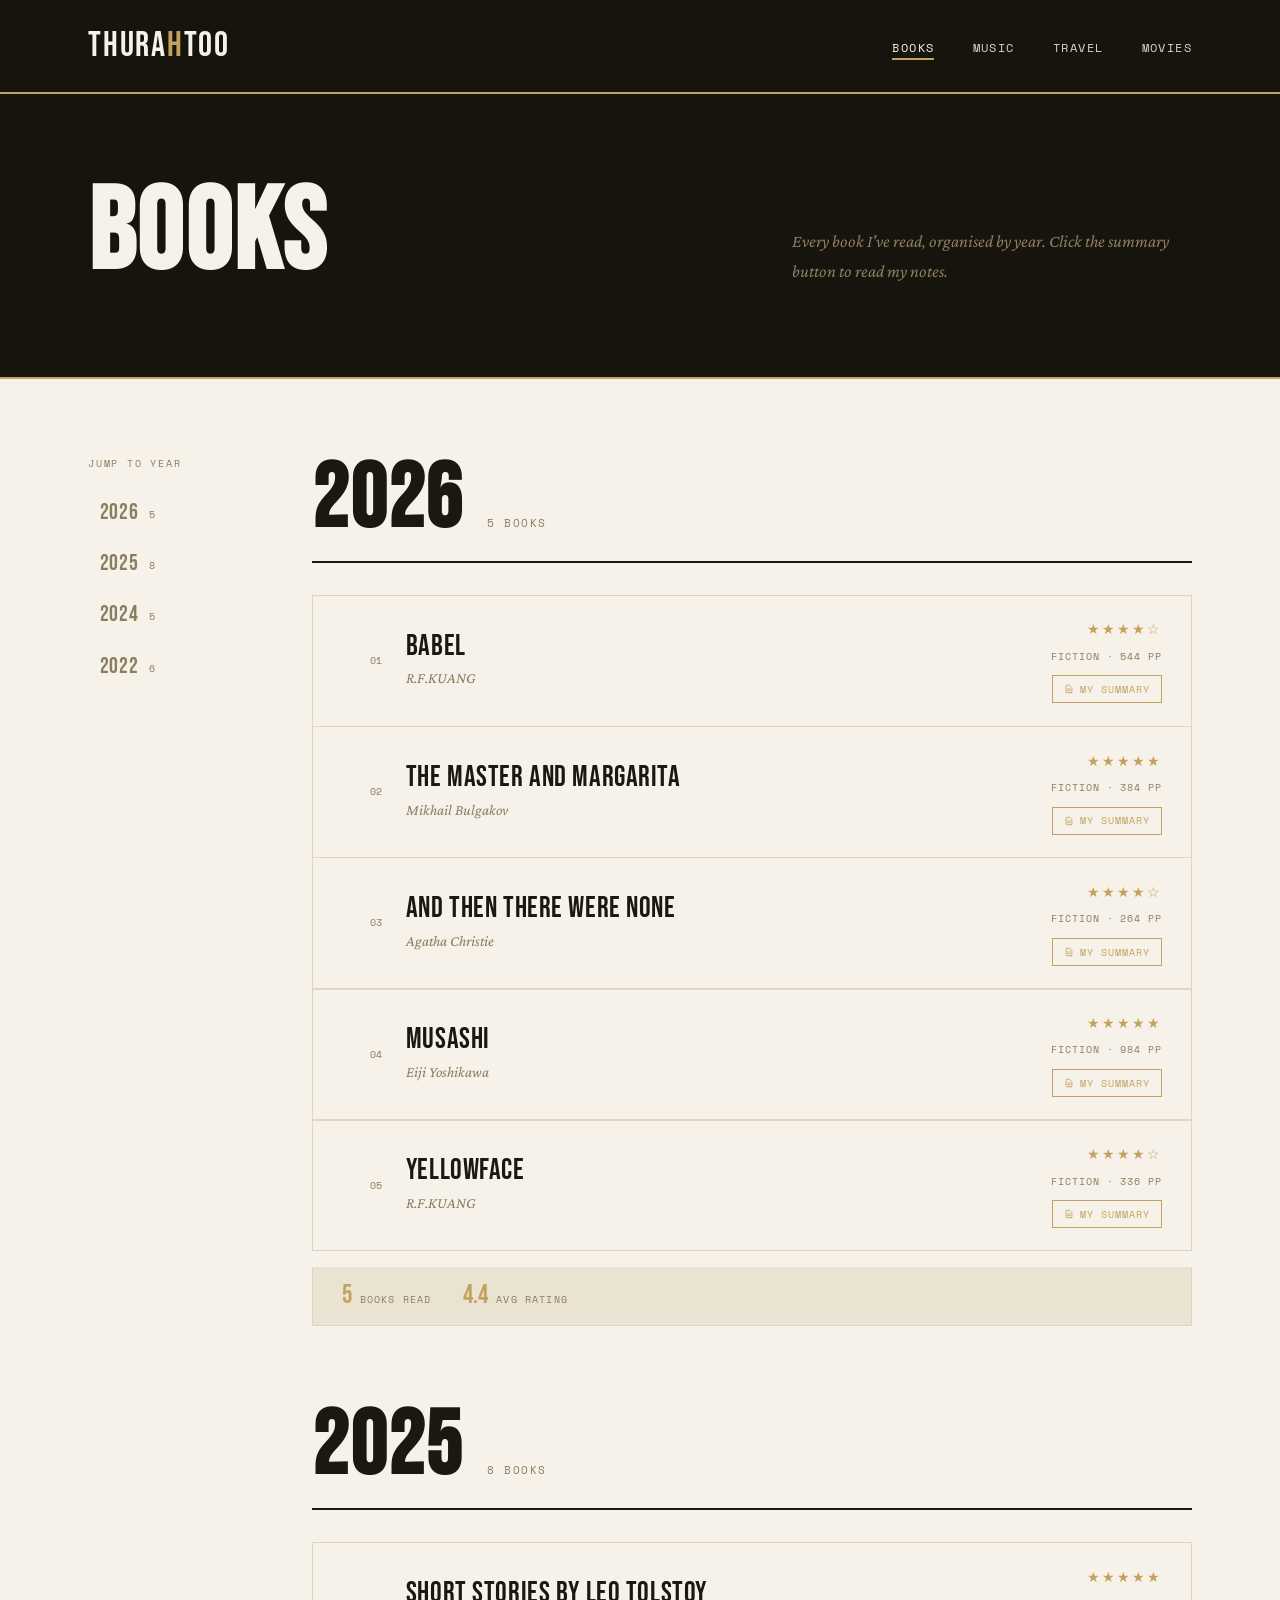
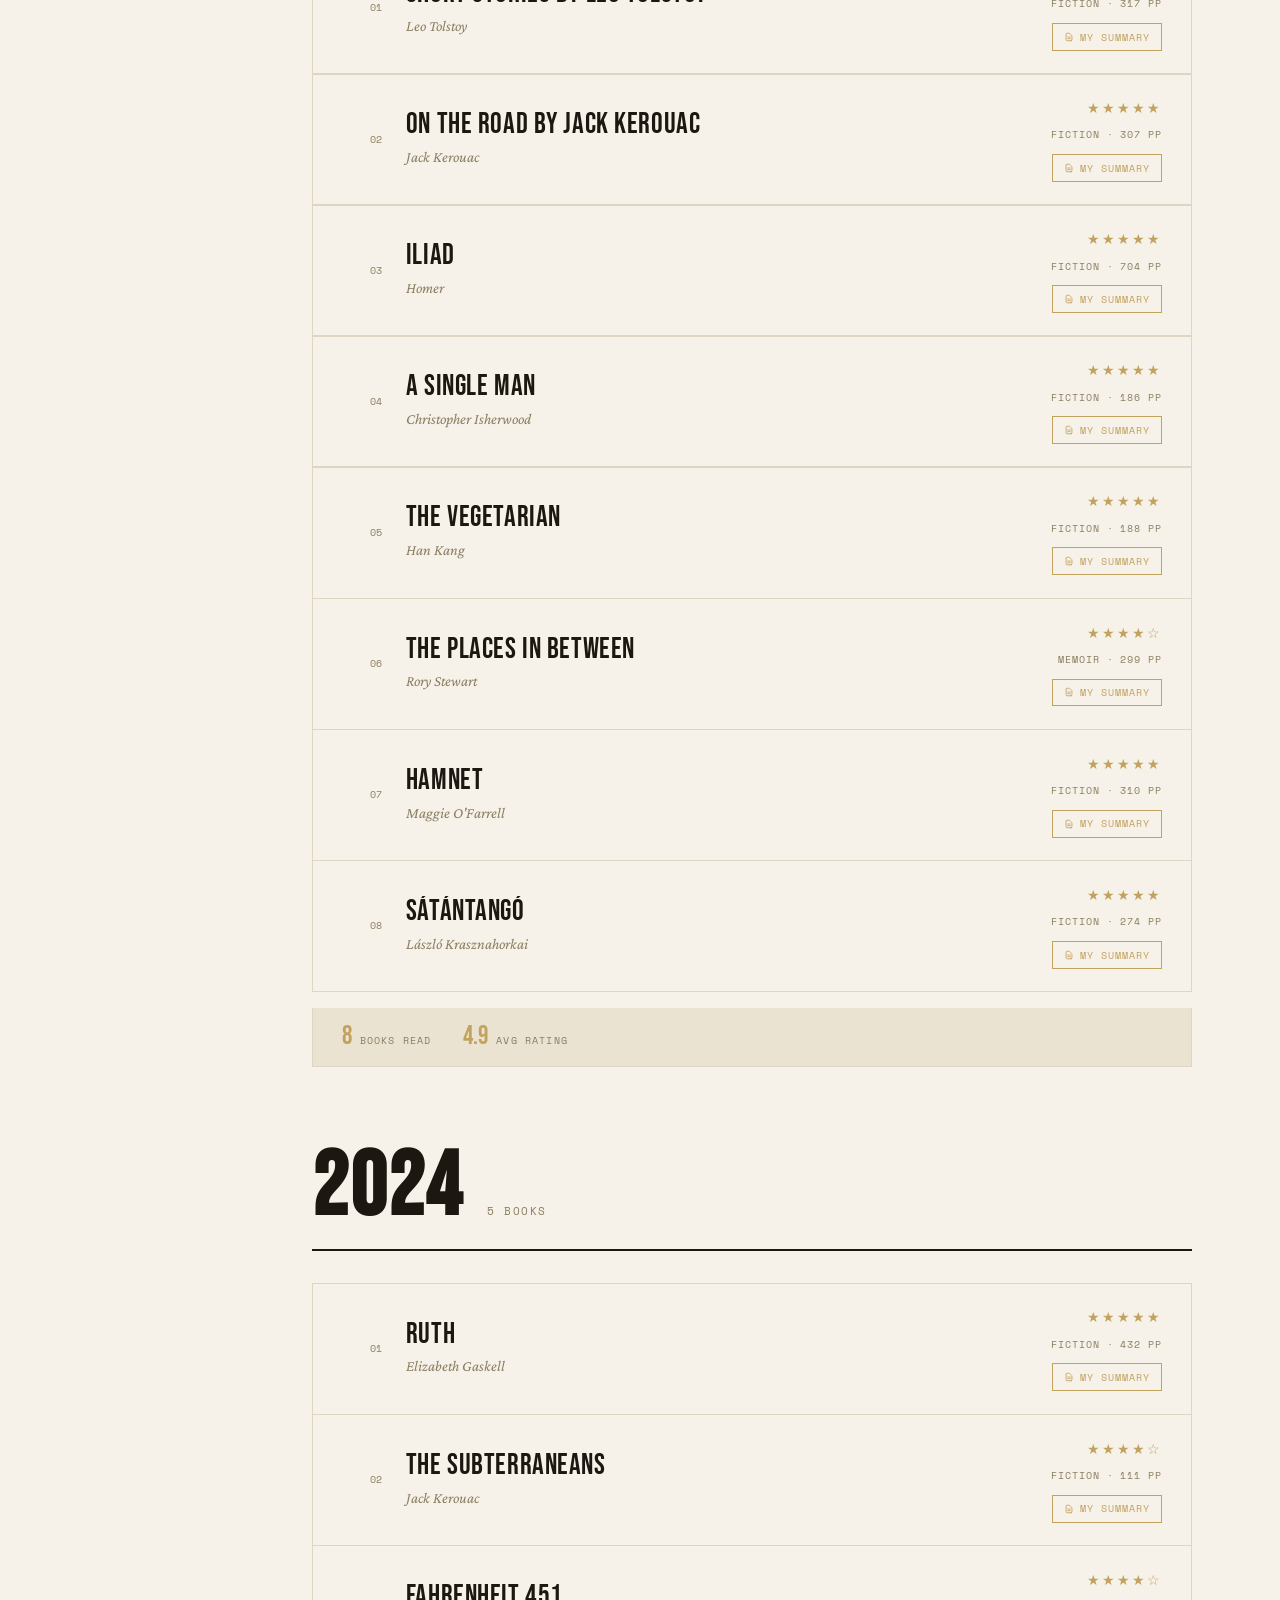
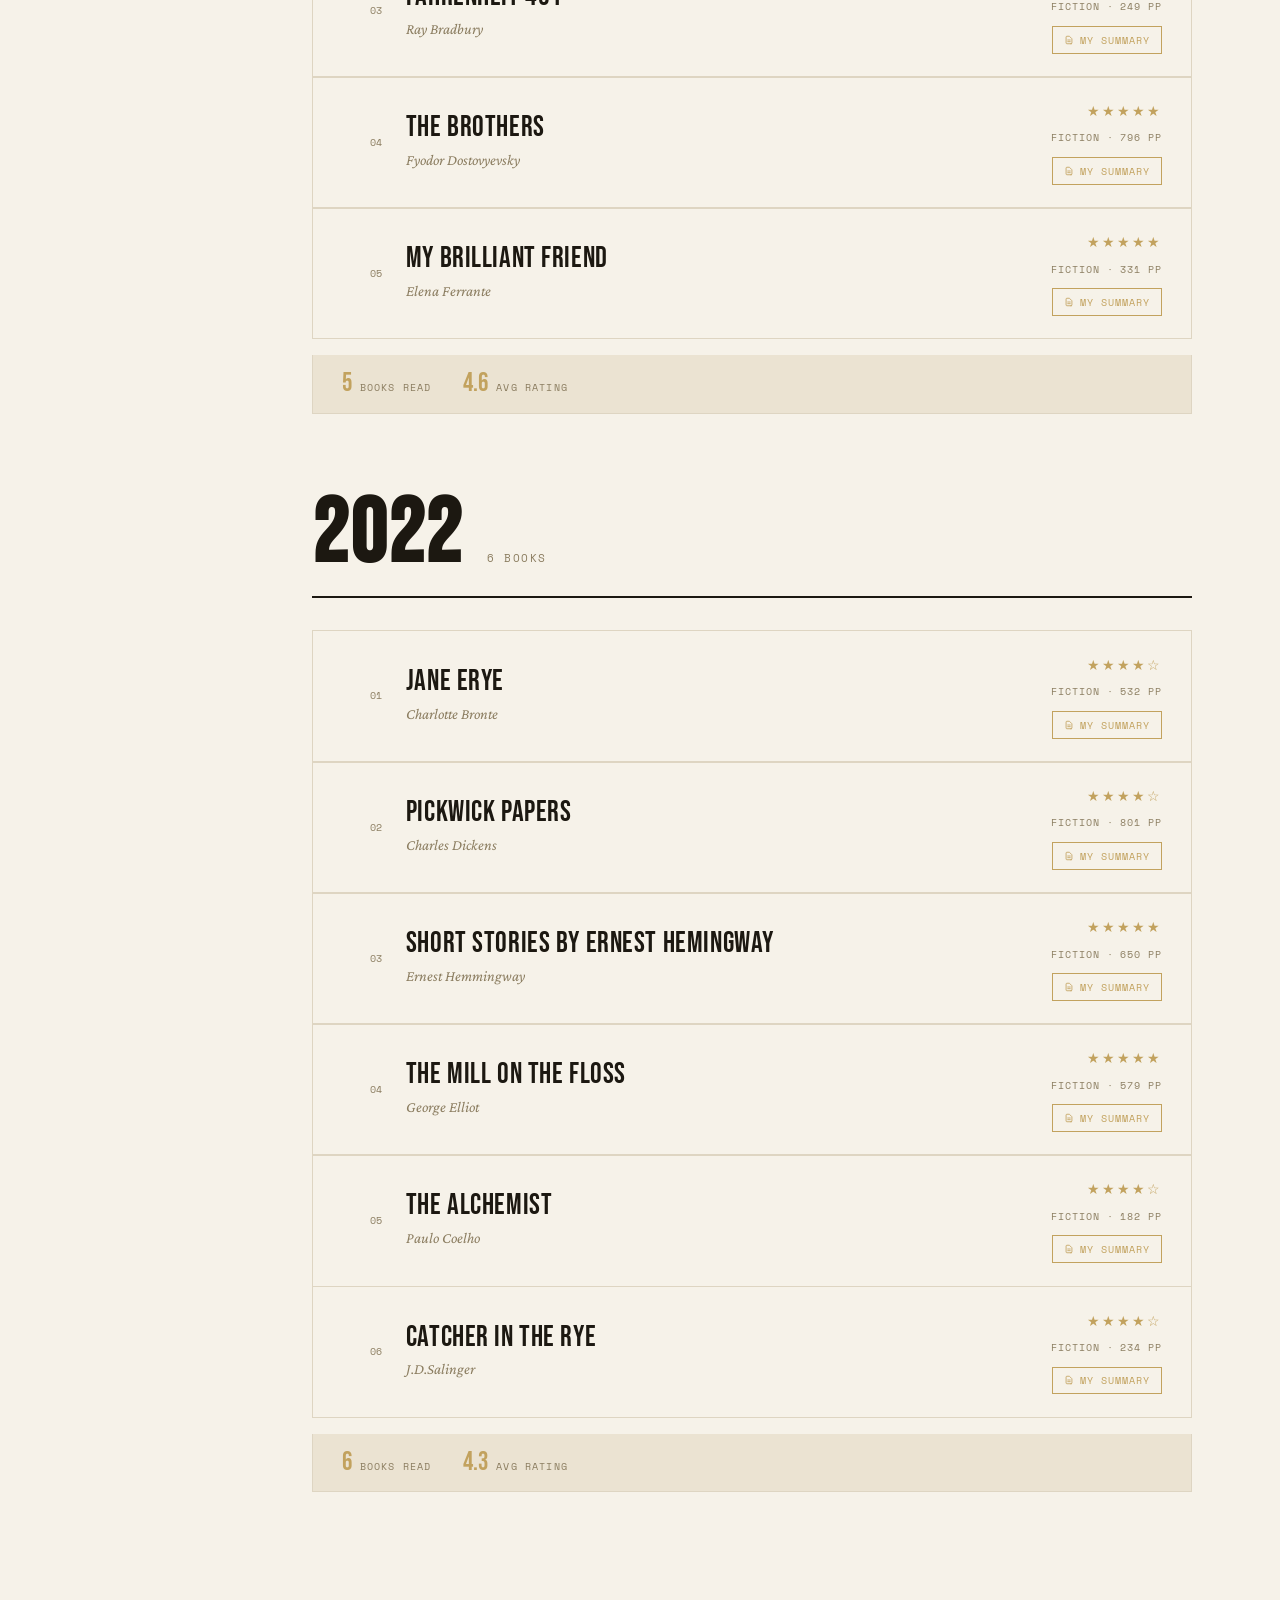
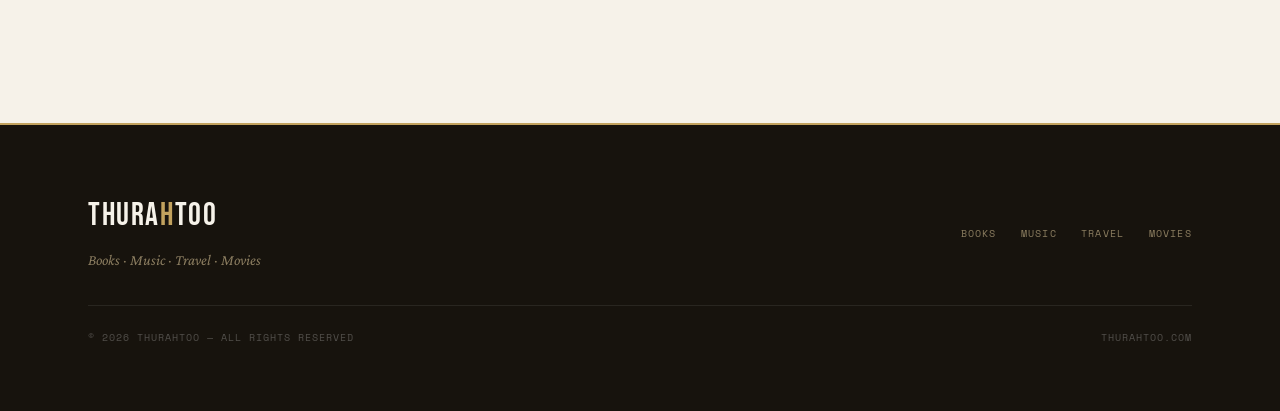
==== commit d43483bf: "- added a book read" ====
--- a/pages/books.html
+++ b/pages/books.html
@@ -330,7 +330,7 @@
       <aside class="year-nav">
         <p class="year-nav-label">Jump to year</p>
         <ul class="year-nav-list" id="yearNav">
-          <li><a href="#y2026">2026 <span class="yr-count">4</span></a></li>
+          <li><a href="#y2026">2026 <span class="yr-count">5</span></a></li>
           <li><a href="#y2025">2025 <span class="yr-count">8</span></a></li>
           <li><a href="#y2024">2024 <span class="yr-count">5</span></a></li>
           <li><a href="#y2023">2022 <span class="yr-count">6</span></a></li>
@@ -347,7 +347,7 @@
         <div class="year-block" id="y2026">
           <div class="year-heading">
             <h2>2026</h2>
-            <span class="year-total">4 books</span>
+            <span class="year-total">5 books</span>
           </div>
 
           <div class="book-list">
@@ -428,16 +428,35 @@
               </div>
             </div>
 
+            <!-- Book 5 -->
+            <div class="book-row">
+              <span class="book-num">05</span>
+              <div class="book-info">
+                <div class="book-title">Yellowface</div>
+                <div class="book-author">R.F.KUANG</div>
+              </div>
+              <div class="book-right">
+                <span class="book-rating">★★★★☆</span>
+                <span class="book-genre">Fiction · 336 pp</span>
+                <a href="../pdfs/Yellowface.pdf" target="_blank" class="book-pdf">
+                  <svg fill="none" viewBox="0 0 24 24" stroke="currentColor" stroke-width="2">
+                    <path stroke-linecap="round" stroke-linejoin="round" d="M9 12h6m-6 4h6m2 5H7a2 2 0 01-2-2V5a2 2 0 012-2h5.586a1 1 0 01.707.293l5.414 5.414a1 1 0 01.293.707V19a2 2 0 01-2 2z"/>
+                  </svg>
+                  My summary
+                </a>
+              </div>
+            </div>
+
           </div>
 
           <!-- Year stats bar -->
           <div class="year-stats">
             <div class="year-stat">
-              <span class="year-stat-num">4</span>
+              <span class="year-stat-num">5</span>
               <span class="year-stat-label">Books read</span>
             </div>
             <div class="year-stat">
-              <span class="year-stat-num">4.5</span>
+              <span class="year-stat-num">4.4</span>
               <span class="year-stat-label">Avg rating</span>
             </div>
           </div>
--- a/css/style.css
+++ b/css/style.css
@@ -4,13 +4,14 @@
 *, *::before, *::after { box-sizing: border-box; margin: 0; padding: 0; }
 
 :root {
-  --black:   #0a0a0a;
-  --white:   #f5f2ed;
-  --cream:   #ede9e1;
-  --ink:     #1a1a1a;
-  --accent:  #c8502a;
-  --muted:   #8a8278;
-  --border:  #d4cfc6;
+  --black:   #17130d;   /* rich near-black — luxe surfaces   */
+  --white:   #f6f2e9;   /* soft ivory paper                 */
+  --cream:   #ebe3d2;   /* ivory hover                       */
+  --ink:     #1c1811;   /* near-black ink (body text)       */
+  --accent:  #c2a25e;   /* champagne gold — main theme color */
+  --muted:   #8b7d60;   /* warm taupe muted text            */
+  --border:  #ded5c2;   /* soft sand border                 */
+  --accent-deep: #8a6d2e; /* antique gold (small text on light) */
 
   --font-display: 'Bebas Neue', sans-serif;
   --font-body:    'Crimson Pro', serif;
@@ -108,7 +109,9 @@
 
 /* ─── Hero ─────────────────────────────────────── */
 .hero {
-  background: var(--black);
+  background:
+    radial-gradient(130% 120% at 82% -10%, rgba(194,162,94,0.20), transparent 55%),
+    var(--black);
   color: var(--white);
   padding-block: clamp(4rem, 10vw, 8rem);
   position: relative;
@@ -121,8 +124,8 @@
     90deg,
     transparent,
     transparent 79px,
-    rgba(255,255,255,0.03) 79px,
-    rgba(255,255,255,0.03) 80px
+    rgba(224,196,158,0.05) 79px,
+    rgba(224,196,158,0.05) 80px
   );
   pointer-events: none;
 }
@@ -190,7 +193,7 @@
   font-size: 0.7rem;
   letter-spacing: 0.18em;
   text-transform: uppercase;
-  color: var(--accent);
+  color: var(--accent-deep);
   margin-bottom: 2rem;
 }
 .section-label::after {
@@ -243,7 +246,7 @@
   font-size: 0.65rem;
   letter-spacing: 0.15em;
   text-transform: uppercase;
-  color: var(--accent);
+  color: var(--accent-deep);
 }
 
 .card-title {
@@ -285,11 +288,13 @@
   transform: translateX(3px);
 }
 .card-arrow svg { width: 14px; height: 14px; stroke: var(--ink); }
-.card:hover .card-arrow svg { stroke: white; }
+.card:hover .card-arrow svg { stroke: var(--ink); }
 
 /* ─── Featured Strip ───────────────────────────── */
 .featured {
-  background: var(--black);
+  background:
+    radial-gradient(120% 140% at 12% 0%, rgba(194,162,94,0.18), transparent 50%),
+    var(--black);
   color: var(--white);
   padding-block: clamp(3rem, 6vw, 5rem);
   margin-block: clamp(3rem, 6vw, 5rem);
@@ -339,7 +344,7 @@
   color: var(--white);
   transition: background 0.2s, color 0.2s;
 }
-.btn:hover { background: var(--accent); }
+.btn:hover { background: var(--accent); color: var(--ink); border-color: var(--accent); }
 .btn svg { width: 14px; height: 14px; }
 
 .featured-stats {
@@ -532,7 +537,7 @@
   transition: all .2s;
   flex-shrink: 0;
 }
-.lb-close:hover { background: var(--accent); border-color: var(--accent); }
+.lb-close:hover { background: var(--accent); border-color: var(--accent); color: var(--ink); }
 
 .lb-body {
   display: flex;
@@ -572,7 +577,7 @@
   justify-content: center;
   transition: all .2s;
 }
-.lb-nav:hover { background: var(--accent); border-color: var(--accent); }
+.lb-nav:hover { background: var(--accent); border-color: var(--accent); color: var(--ink); }
 .lb-nav.prev { left: 8px; }
 .lb-nav.next { right: 8px; }
 .lb-nav svg { width: 16px; height: 16px; }
@@ -745,4 +750,4 @@
 @media (max-width: 480px) {
   .cards-grid { grid-template-columns: 1fr; }
   .featured-stats { grid-template-columns: 1fr 1fr; }
-}
+}
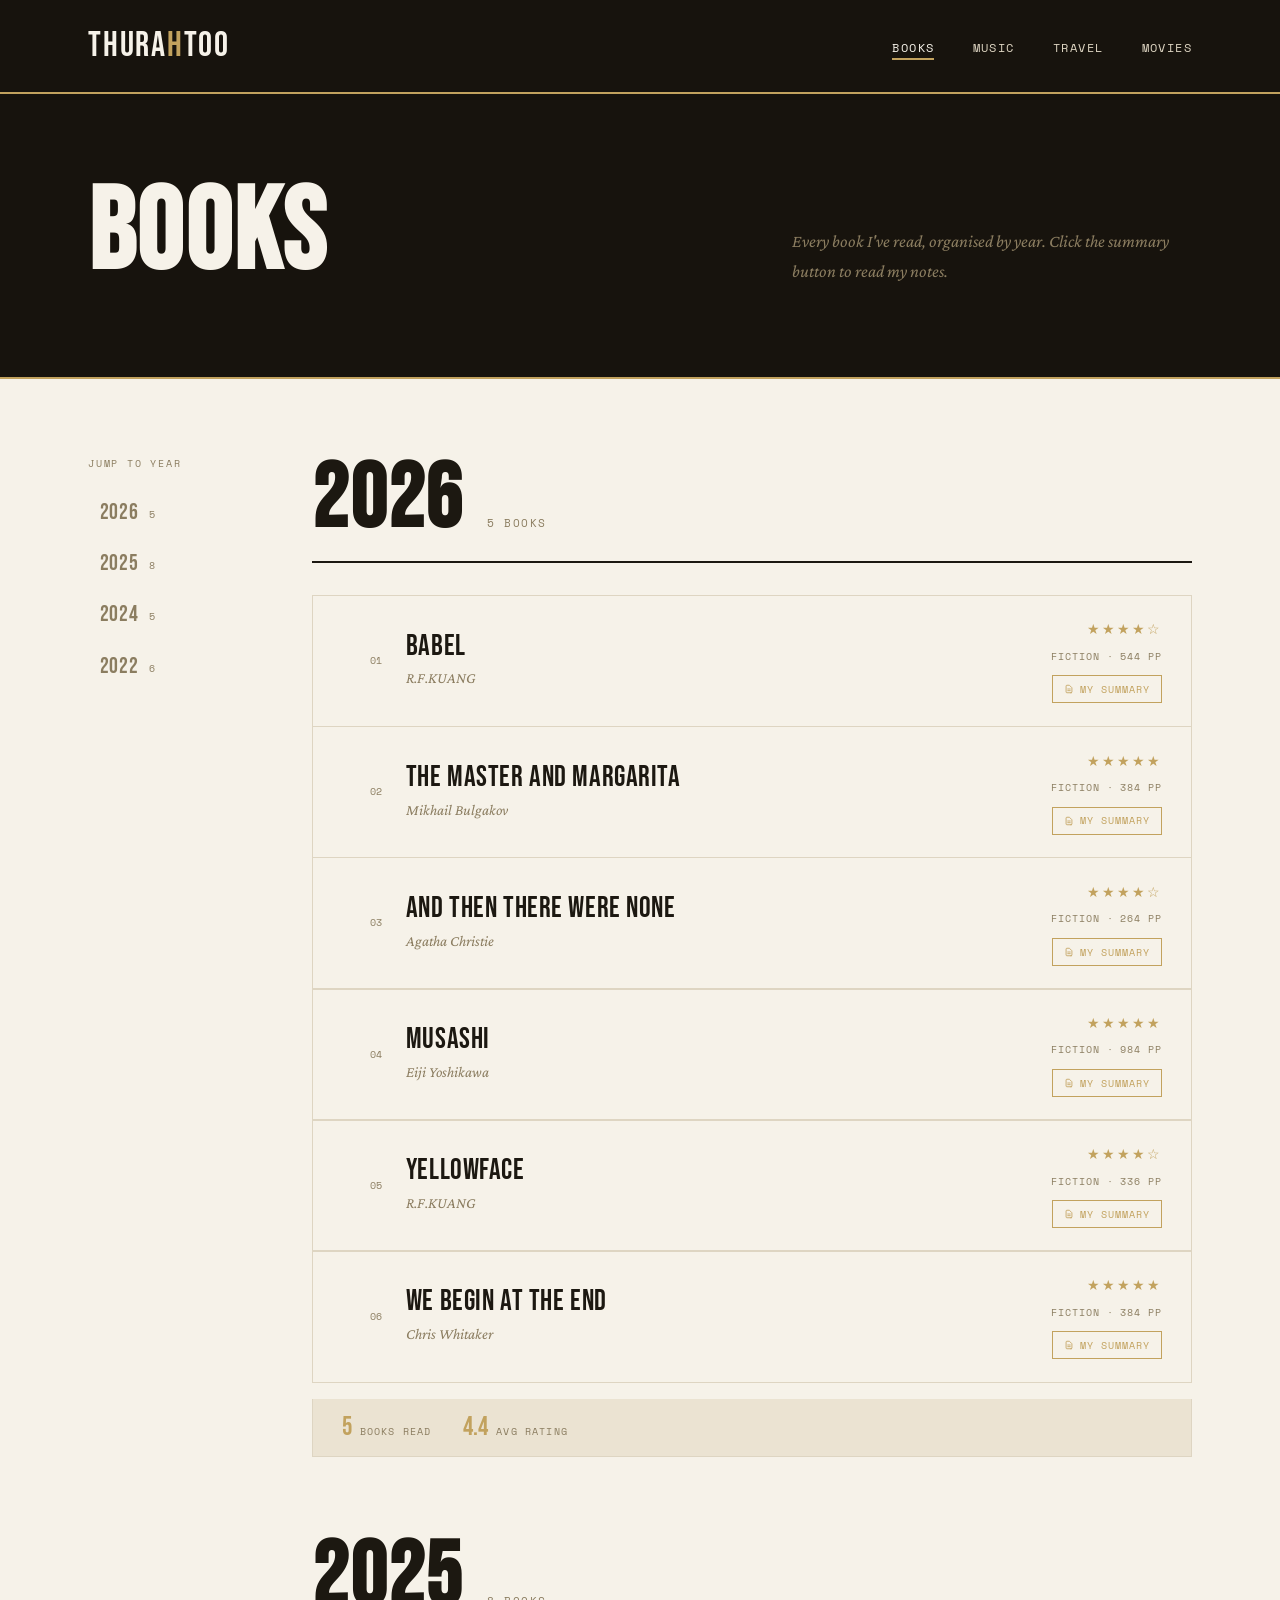
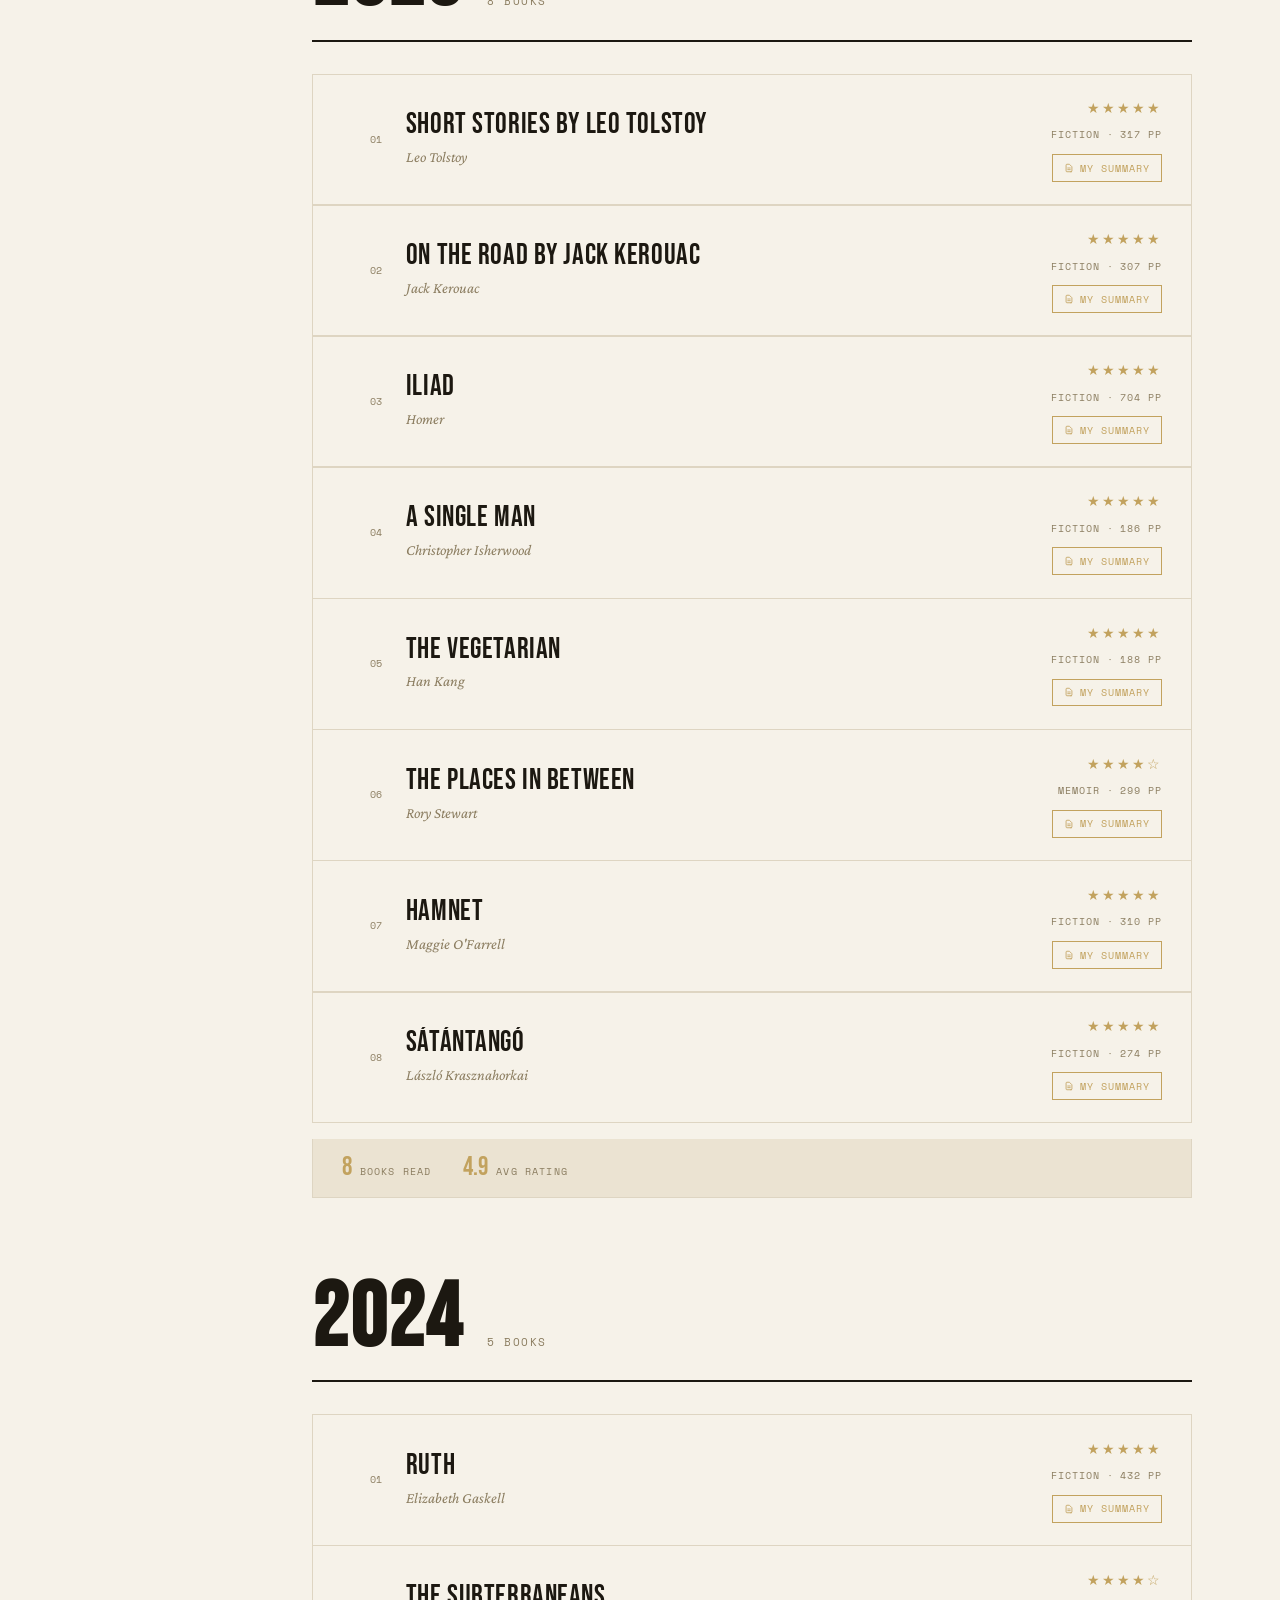
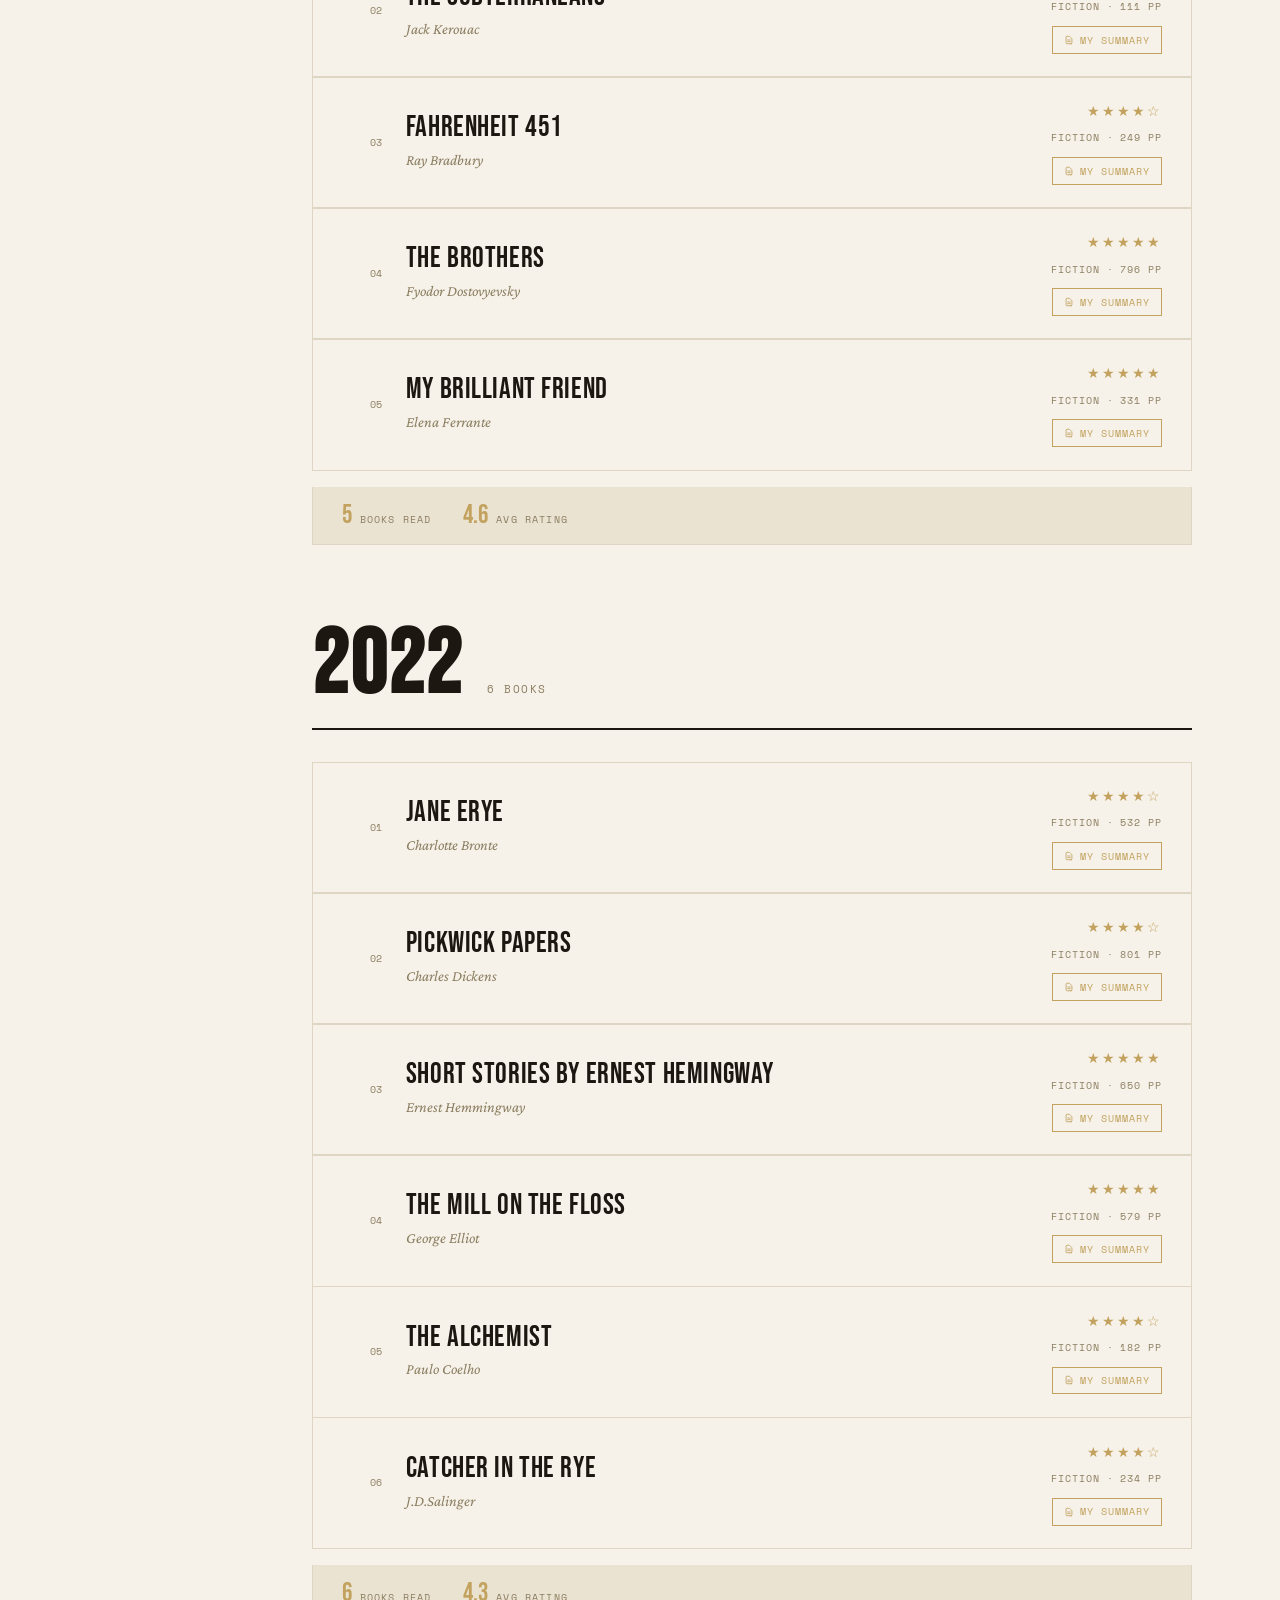
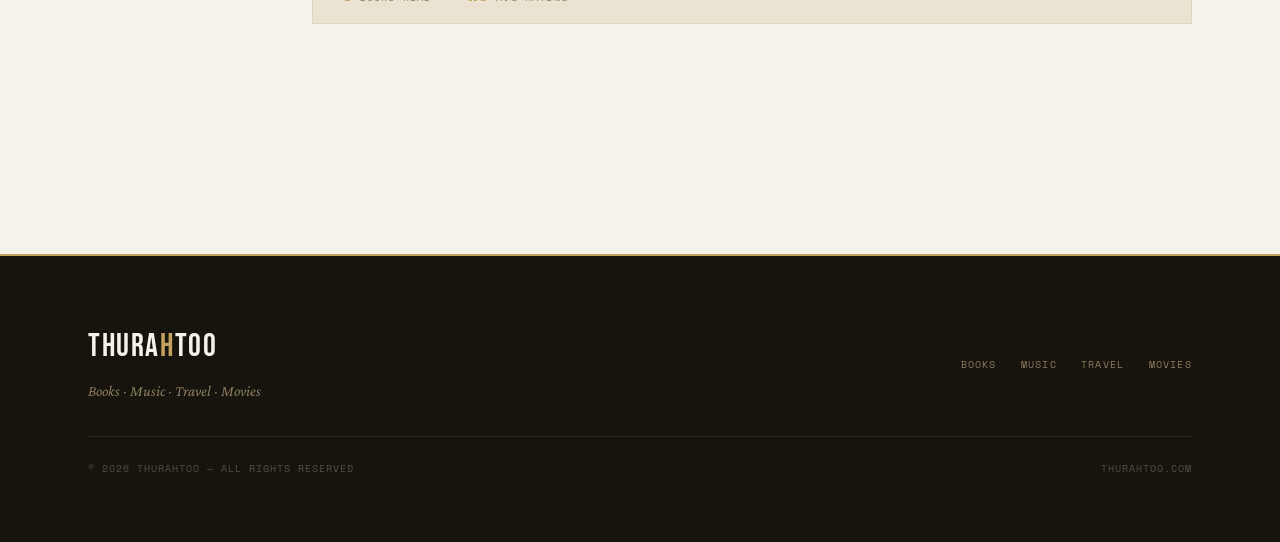
==== commit a5ab0323: "- added a book read" ====
--- a/pages/books.html
+++ b/pages/books.html
@@ -439,6 +439,25 @@
                 <span class="book-rating">★★★★☆</span>
                 <span class="book-genre">Fiction · 336 pp</span>
                 <a href="../pdfs/Yellowface.pdf" target="_blank" class="book-pdf">
+                  <svg fill="none" viewBox="0 0 24 24" stroke="currentColor" stroke-width="2">
+                    <path stroke-linecap="round" stroke-linejoin="round" d="M9 12h6m-6 4h6m2 5H7a2 2 0 01-2-2V5a2 2 0 012-2h5.586a1 1 0 01.707.293l5.414 5.414a1 1 0 01.293.707V19a2 2 0 01-2 2z"/>
+                  </svg>
+                  My summary
+                </a>
+              </div>
+            </div>
+
+            <!-- Book 6 -->
+            <div class="book-row">
+              <span class="book-num">06</span>
+              <div class="book-info">
+                <div class="book-title">We Begin at the End</div>
+                <div class="book-author">Chris Whitaker</div>
+              </div>
+              <div class="book-right">
+                <span class="book-rating">★★★★★</span>
+                <span class="book-genre">Fiction · 384 pp</span>
+                <a href="../pdfs/We_Begin_at_the_End.pdf" target="_blank" class="book-pdf">
                   <svg fill="none" viewBox="0 0 24 24" stroke="currentColor" stroke-width="2">
                     <path stroke-linecap="round" stroke-linejoin="round" d="M9 12h6m-6 4h6m2 5H7a2 2 0 01-2-2V5a2 2 0 012-2h5.586a1 1 0 01.707.293l5.414 5.414a1 1 0 01.293.707V19a2 2 0 01-2 2z"/>
                   </svg>
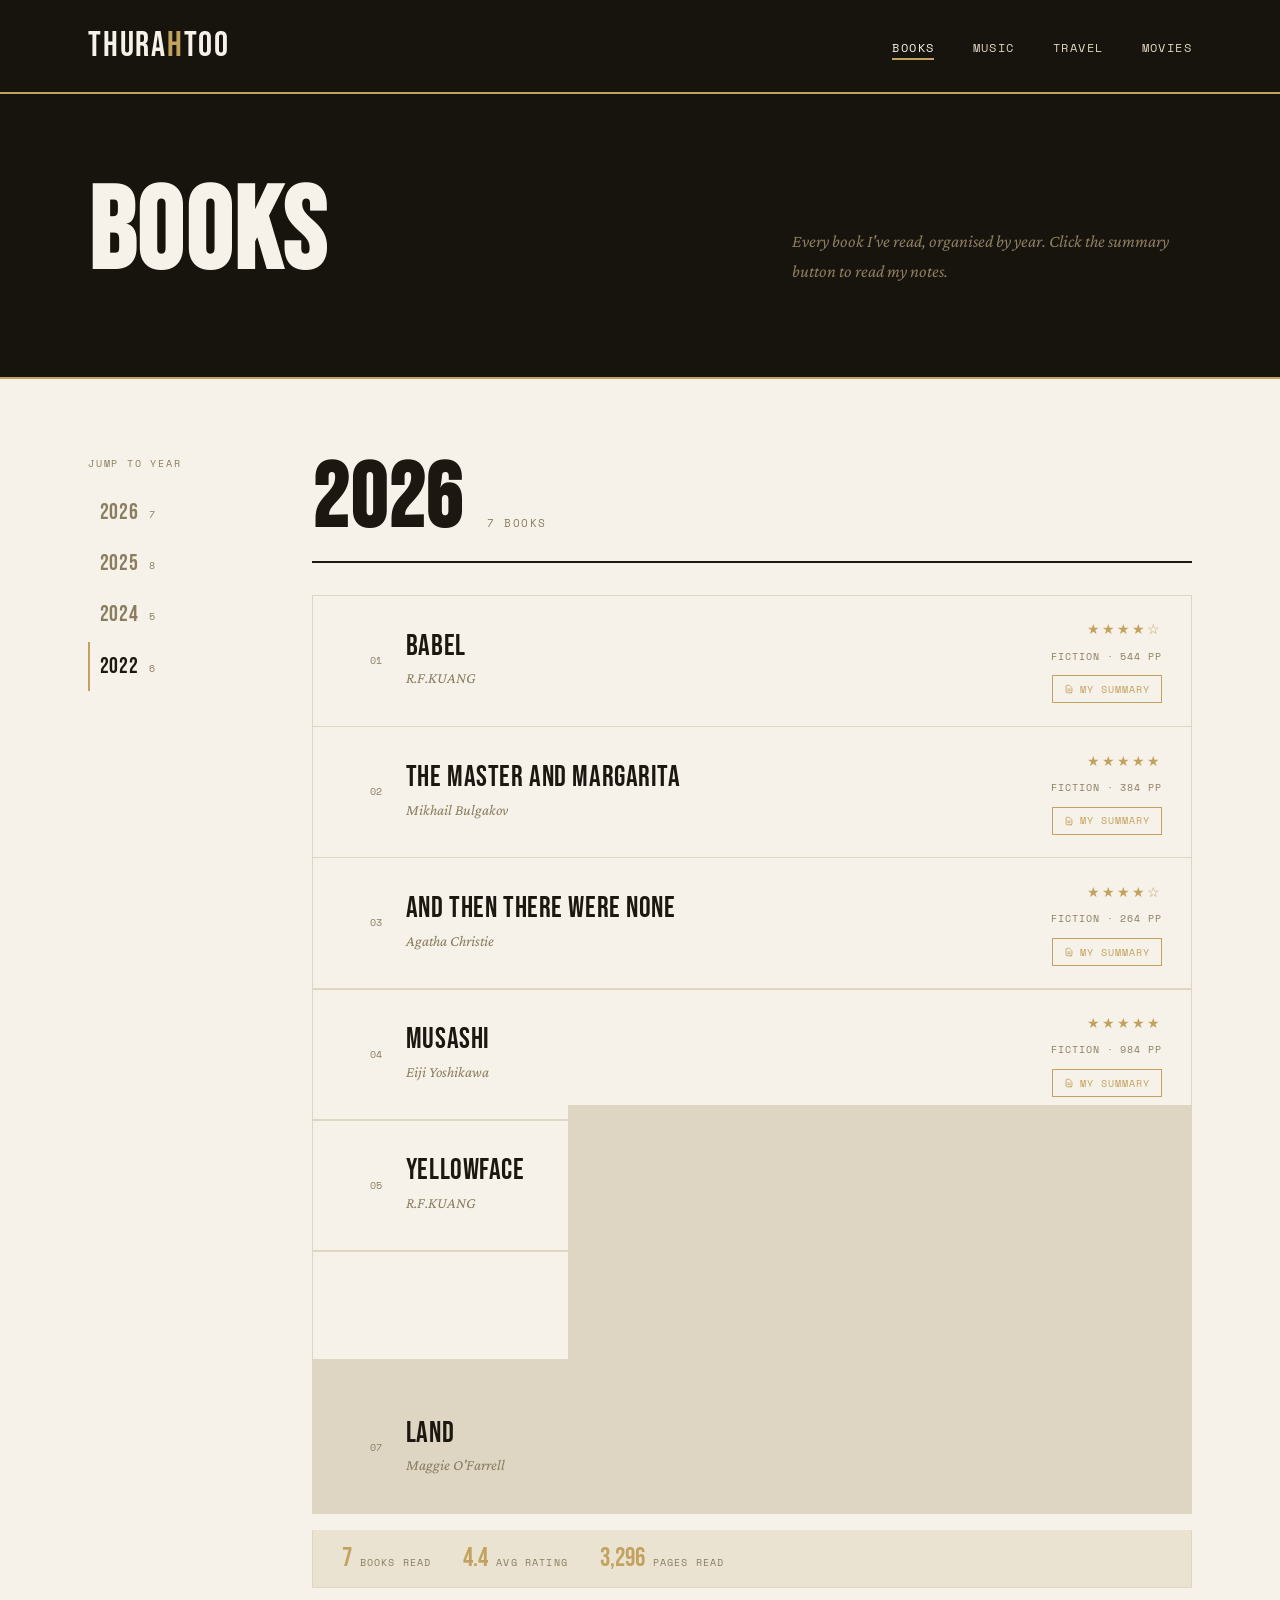
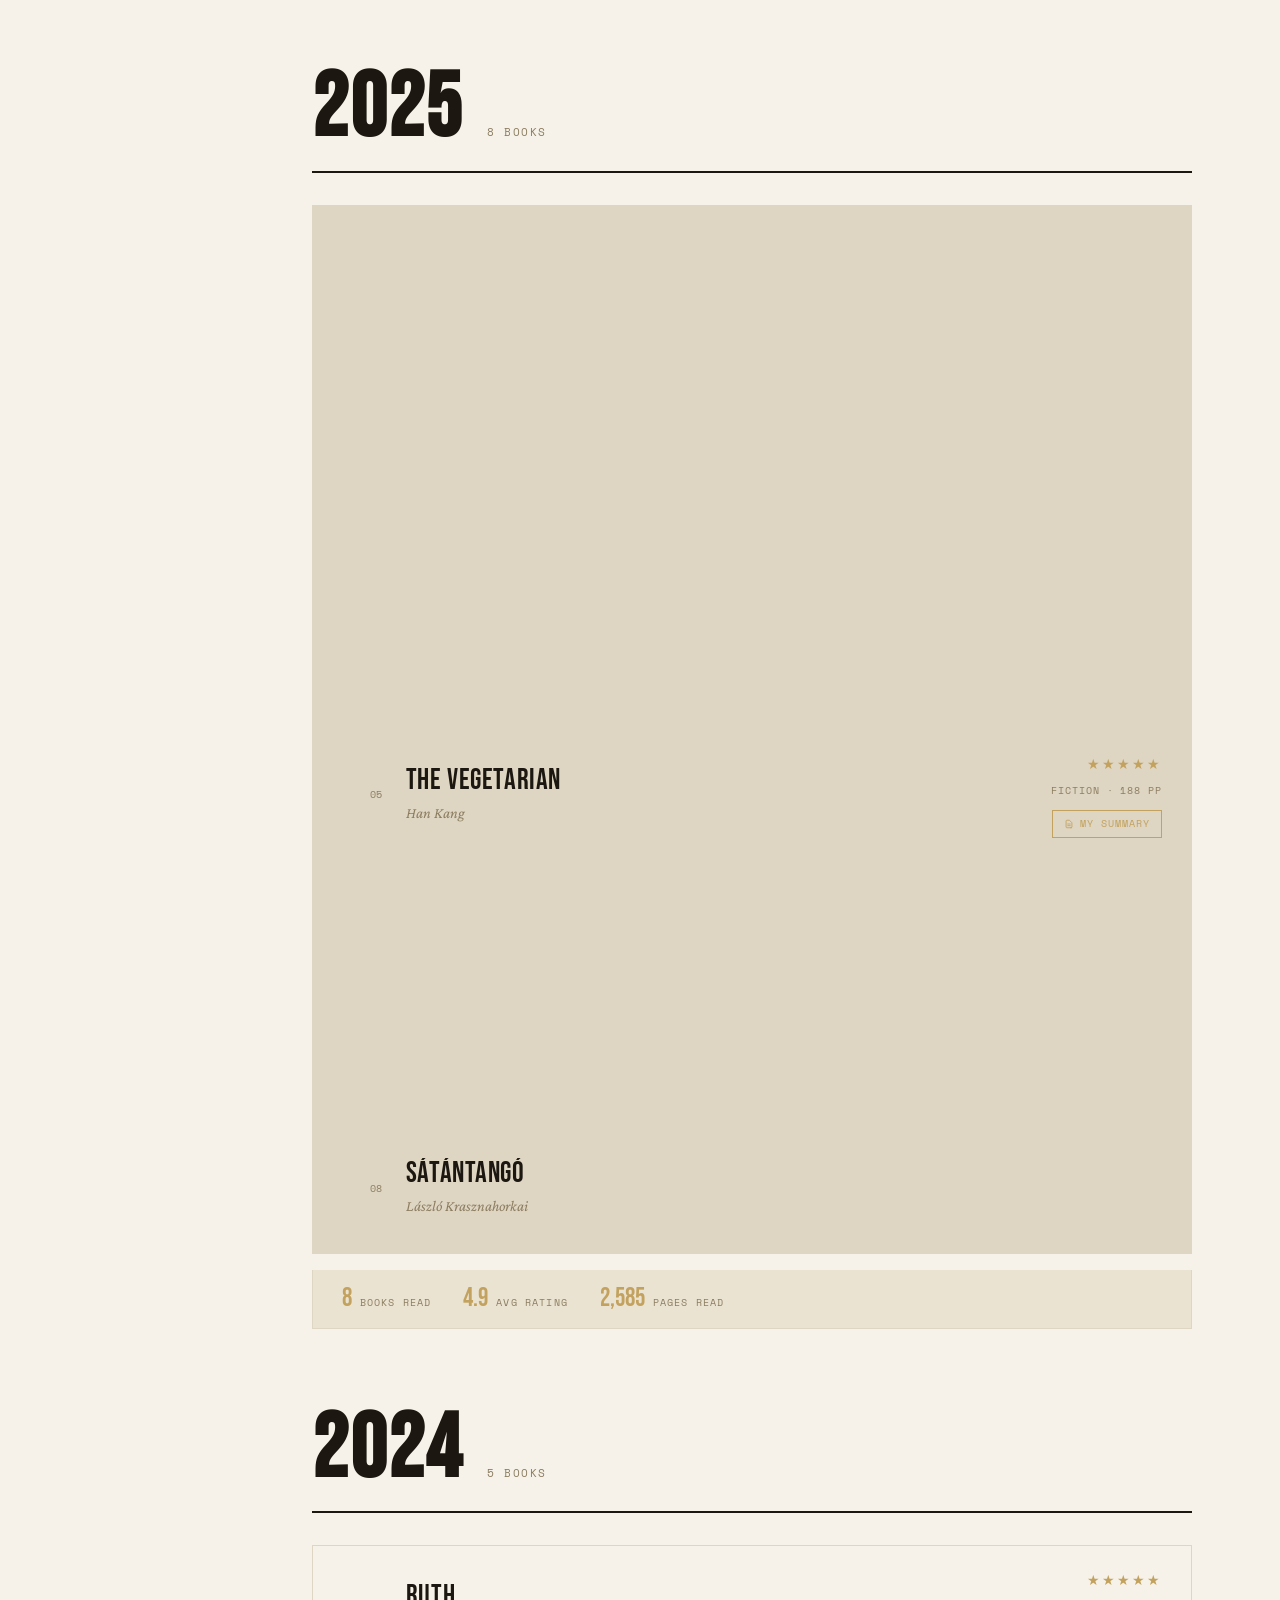
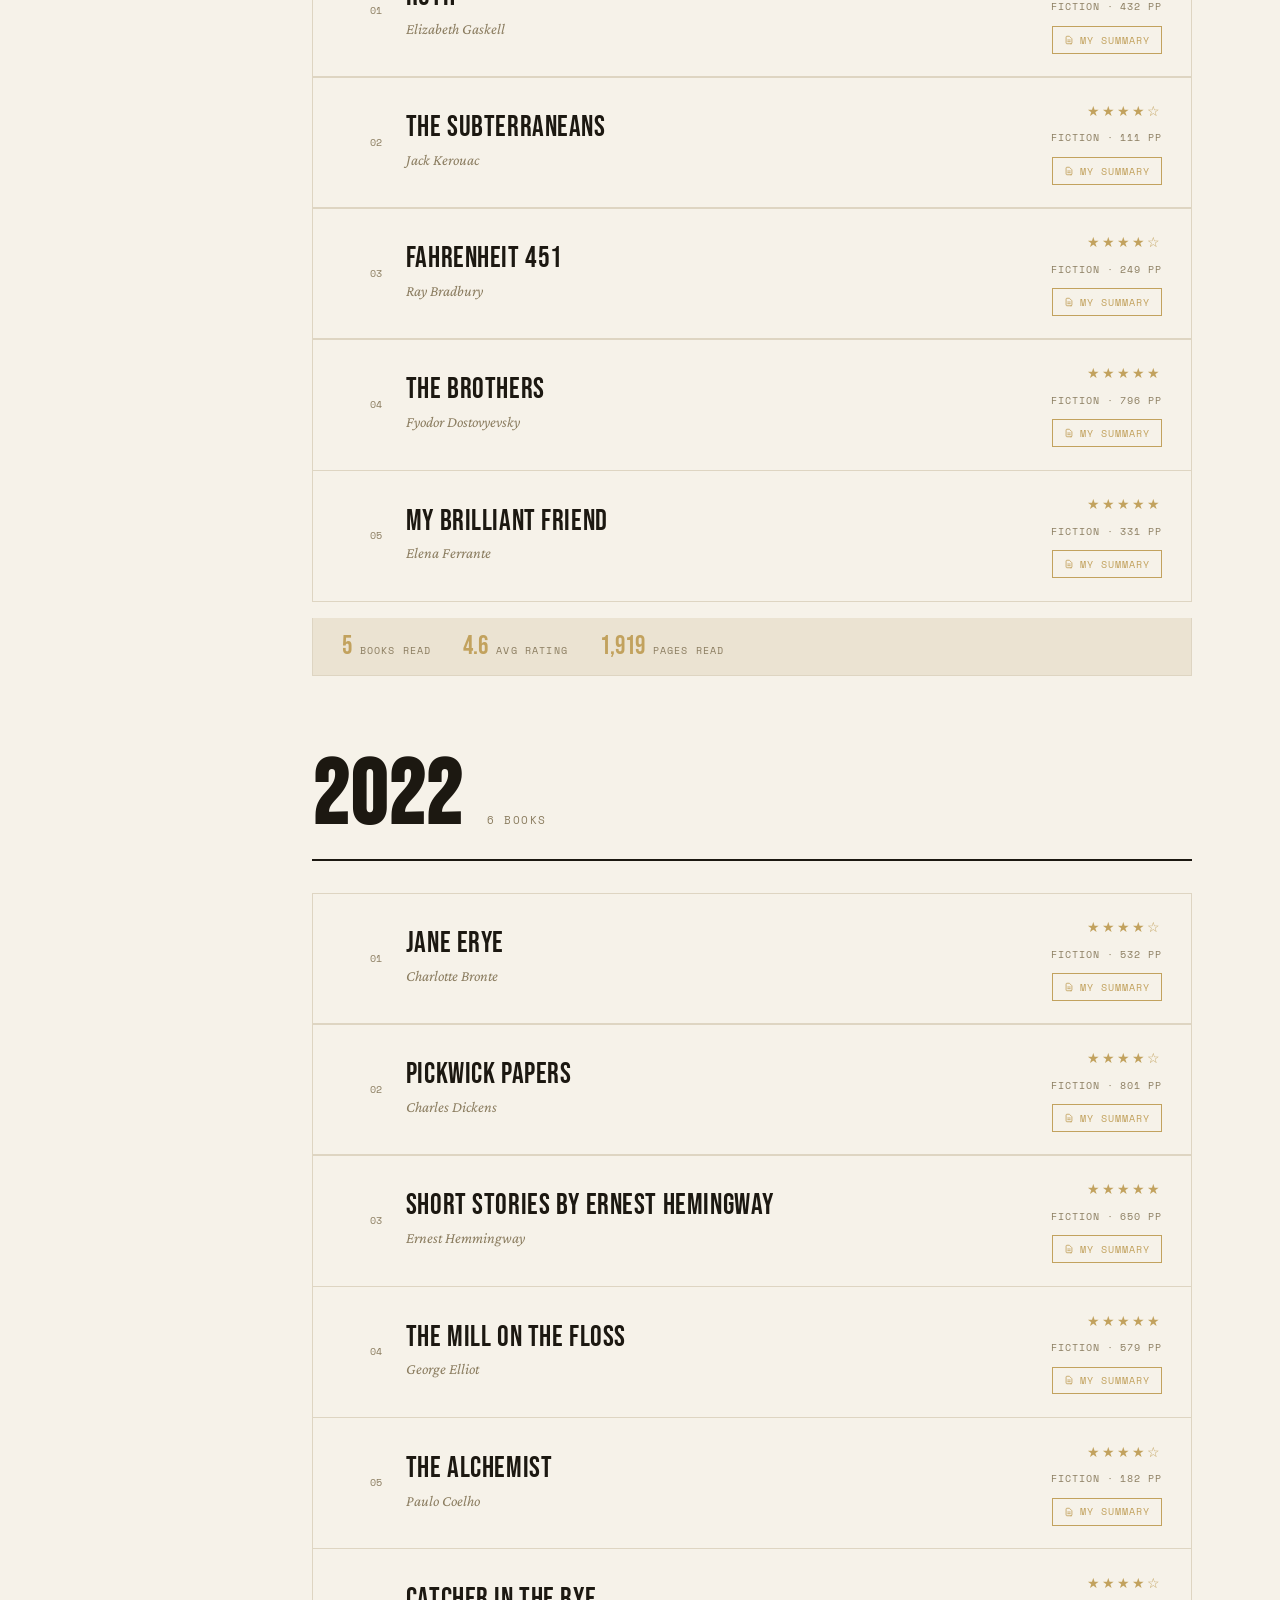
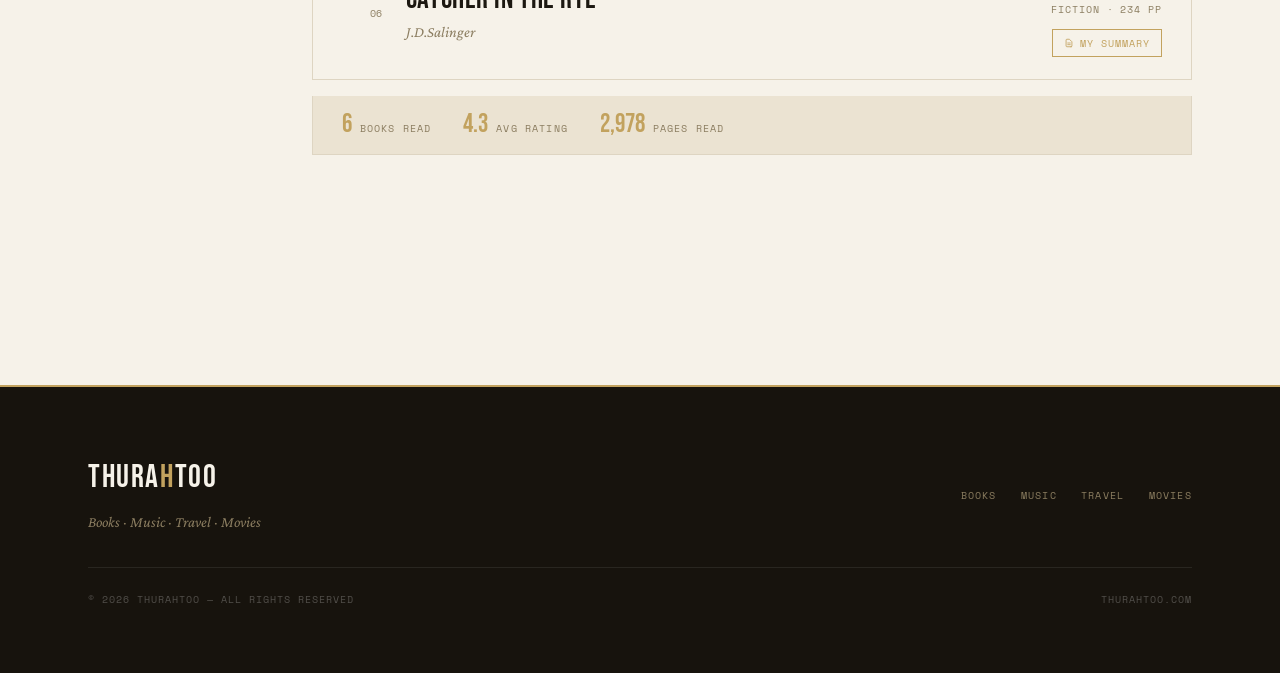
==== commit a7def59a: "- updated the contents of pages" ====
--- a/pages/books.html
+++ b/pages/books.html
@@ -330,7 +330,7 @@
       <aside class="year-nav">
         <p class="year-nav-label">Jump to year</p>
         <ul class="year-nav-list" id="yearNav">
-          <li><a href="#y2026">2026 <span class="yr-count">5</span></a></li>
+          <li><a href="#y2026">2026 <span class="yr-count">7</span></a></li>
           <li><a href="#y2025">2025 <span class="yr-count">8</span></a></li>
           <li><a href="#y2024">2024 <span class="yr-count">5</span></a></li>
           <li><a href="#y2023">2022 <span class="yr-count">6</span></a></li>
@@ -347,7 +347,7 @@
         <div class="year-block" id="y2026">
           <div class="year-heading">
             <h2>2026</h2>
-            <span class="year-total">5 books</span>
+            <span class="year-total">7 books</span>
           </div>
 
           <div class="book-list">
@@ -466,17 +466,40 @@
               </div>
             </div>
 
+            <!-- Book 7 -->
+            <div class="book-row">
+              <span class="book-num">07</span>
+              <div class="book-info">
+                <div class="book-title">Land</div>
+                <div class="book-author">Maggie O'Farrell</div>
+              </div>
+              <div class="book-right">
+                <span class="book-rating">★★★★☆</span>
+                <span class="book-genre">Fiction · 400 pp</span>
+                <a href="../pdfs/Land_summary.pdf" target="_blank" class="book-pdf">
+                  <svg fill="none" viewBox="0 0 24 24" stroke="currentColor" stroke-width="2">
+                    <path stroke-linecap="round" stroke-linejoin="round" d="M9 12h6m-6 4h6m2 5H7a2 2 0 01-2-2V5a2 2 0 012-2h5.586a1 1 0 01.707.293l5.414 5.414a1 1 0 01.293.707V19a2 2 0 01-2 2z"/>
+                  </svg>
+                  My summary
+                </a>
+              </div>
+            </div>
+
           </div>
 
           <!-- Year stats bar -->
           <div class="year-stats">
             <div class="year-stat">
-              <span class="year-stat-num">5</span>
+              <span class="year-stat-num">7</span>
               <span class="year-stat-label">Books read</span>
             </div>
             <div class="year-stat">
               <span class="year-stat-num">4.4</span>
               <span class="year-stat-label">Avg rating</span>
+            </div>
+            <div class="year-stat">
+              <span class="year-stat-num">3,296</span>
+              <span class="year-stat-label">Pages read</span>
             </div>
           </div>
         </div>
@@ -658,6 +681,10 @@
               <span class="year-stat-num">4.9</span>
               <span class="year-stat-label">Avg rating</span>
             </div>
+            <div class="year-stat">
+              <span class="year-stat-num">2,585</span>
+              <span class="year-stat-label">Pages read</span>
+            </div>
           </div>
         </div>
 
@@ -775,6 +802,10 @@
               <span class="year-stat-num">4.6</span>
               <span class="year-stat-label">Avg rating</span>
             </div>
+            <div class="year-stat">
+              <span class="year-stat-num">1,919</span>
+              <span class="year-stat-label">Pages read</span>
+            </div>
           </div>
         </div>
 
@@ -909,6 +940,10 @@
             <div class="year-stat">
               <span class="year-stat-num">4.3</span>
               <span class="year-stat-label">Avg rating</span>
+            </div>
+            <div class="year-stat">
+              <span class="year-stat-num">2,978</span>
+              <span class="year-stat-label">Pages read</span>
             </div>
           </div>
         </div>
